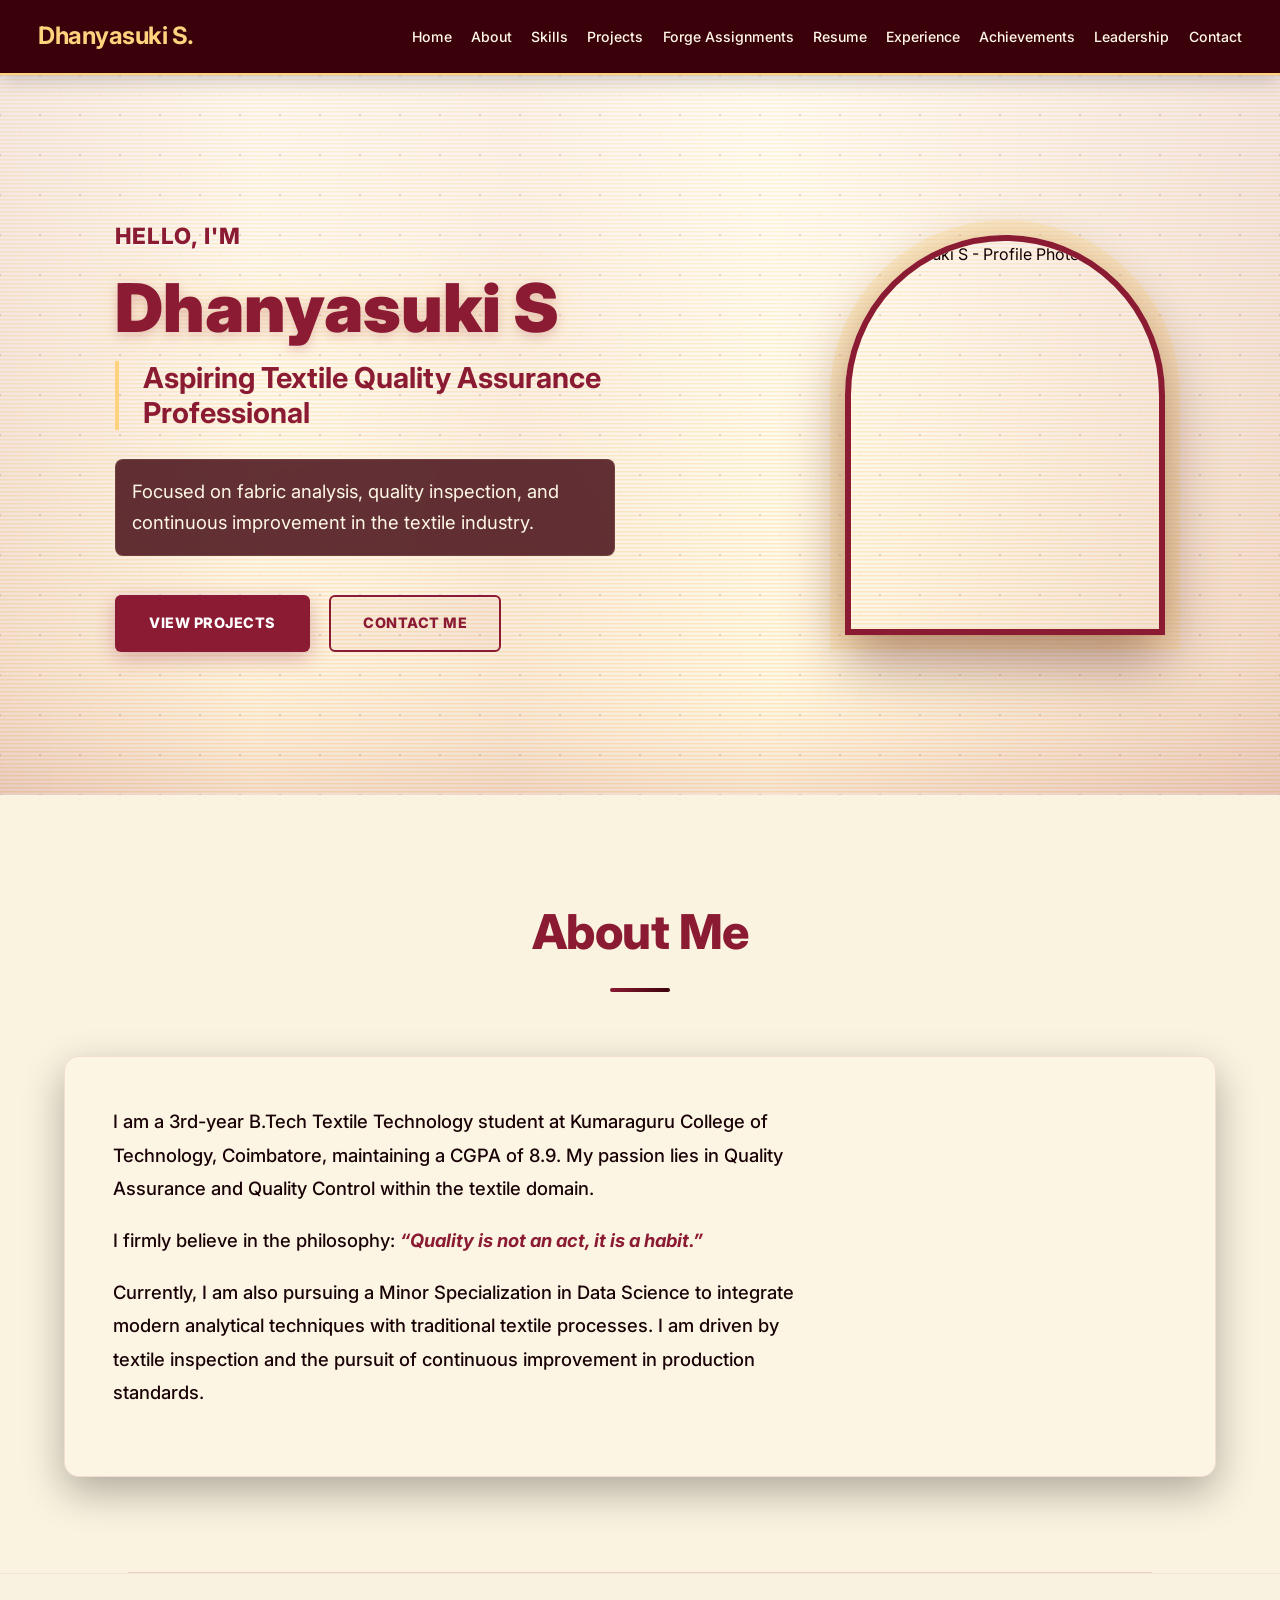
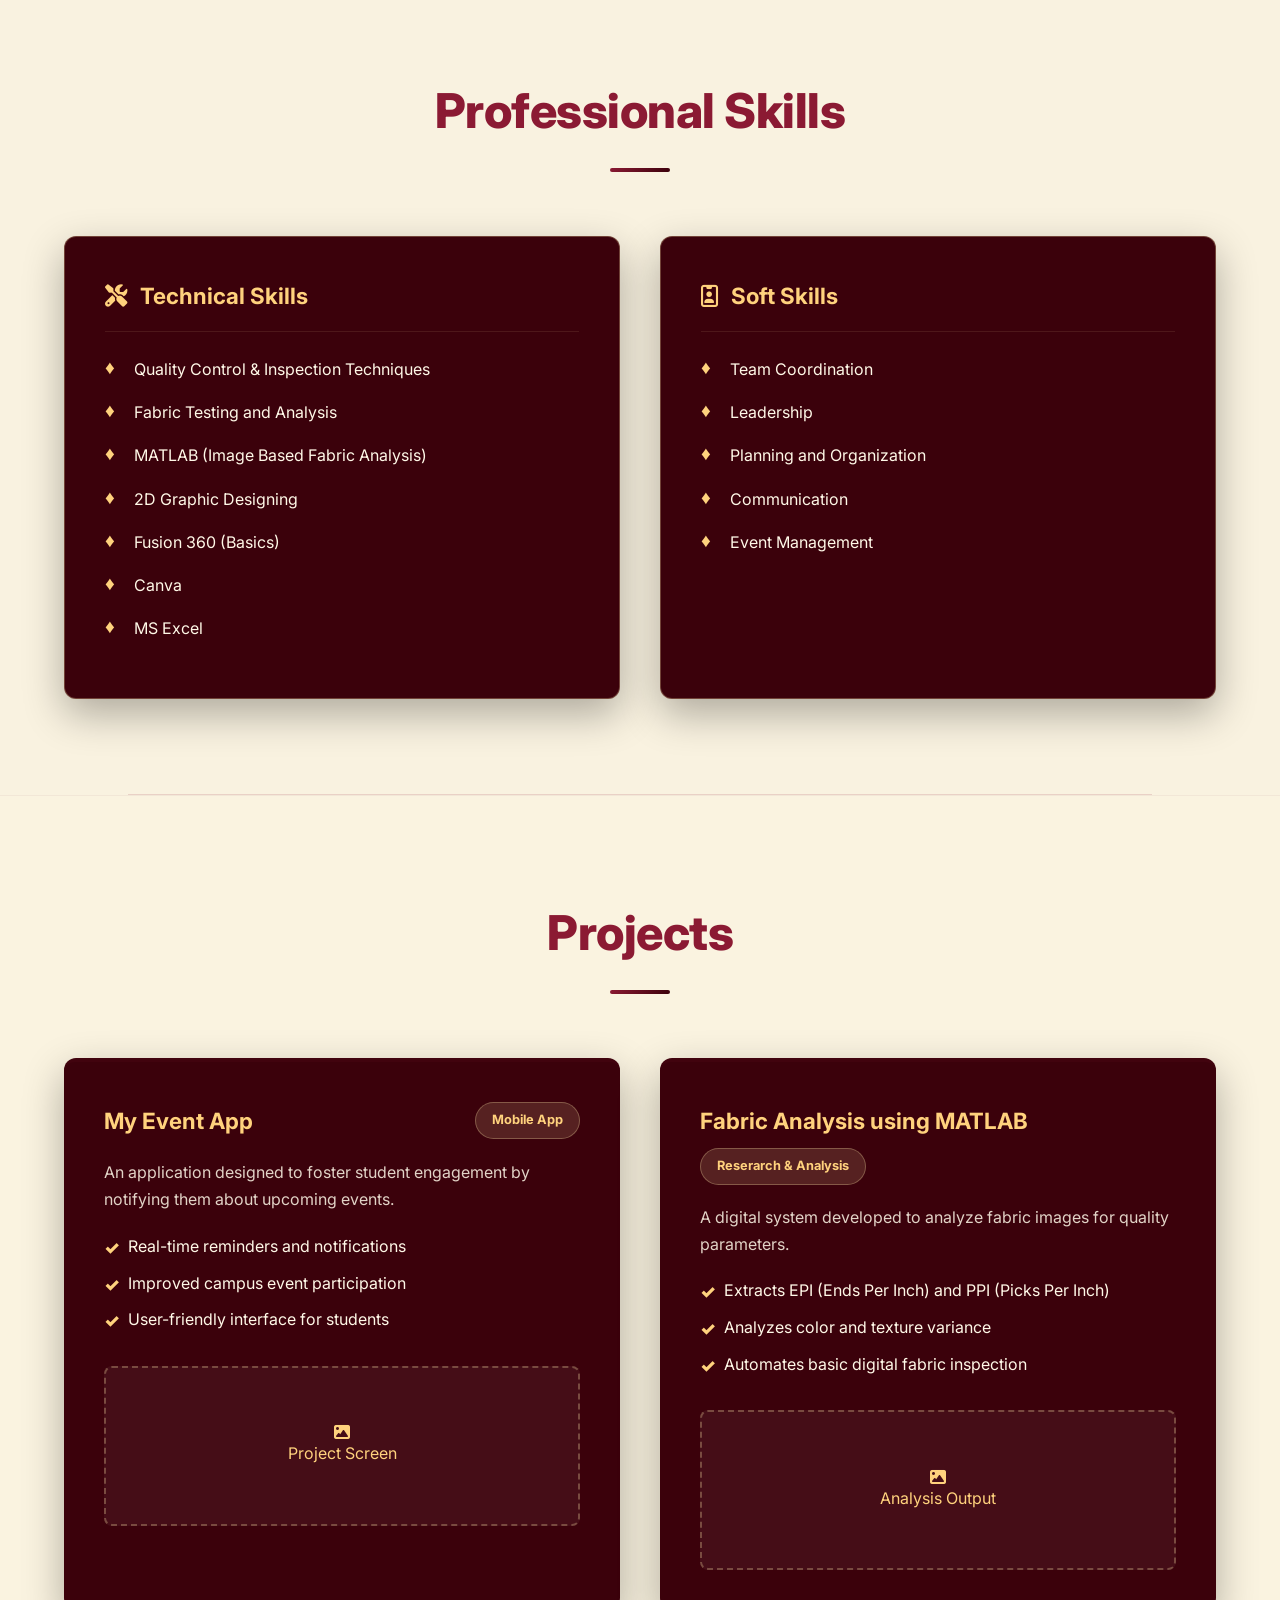
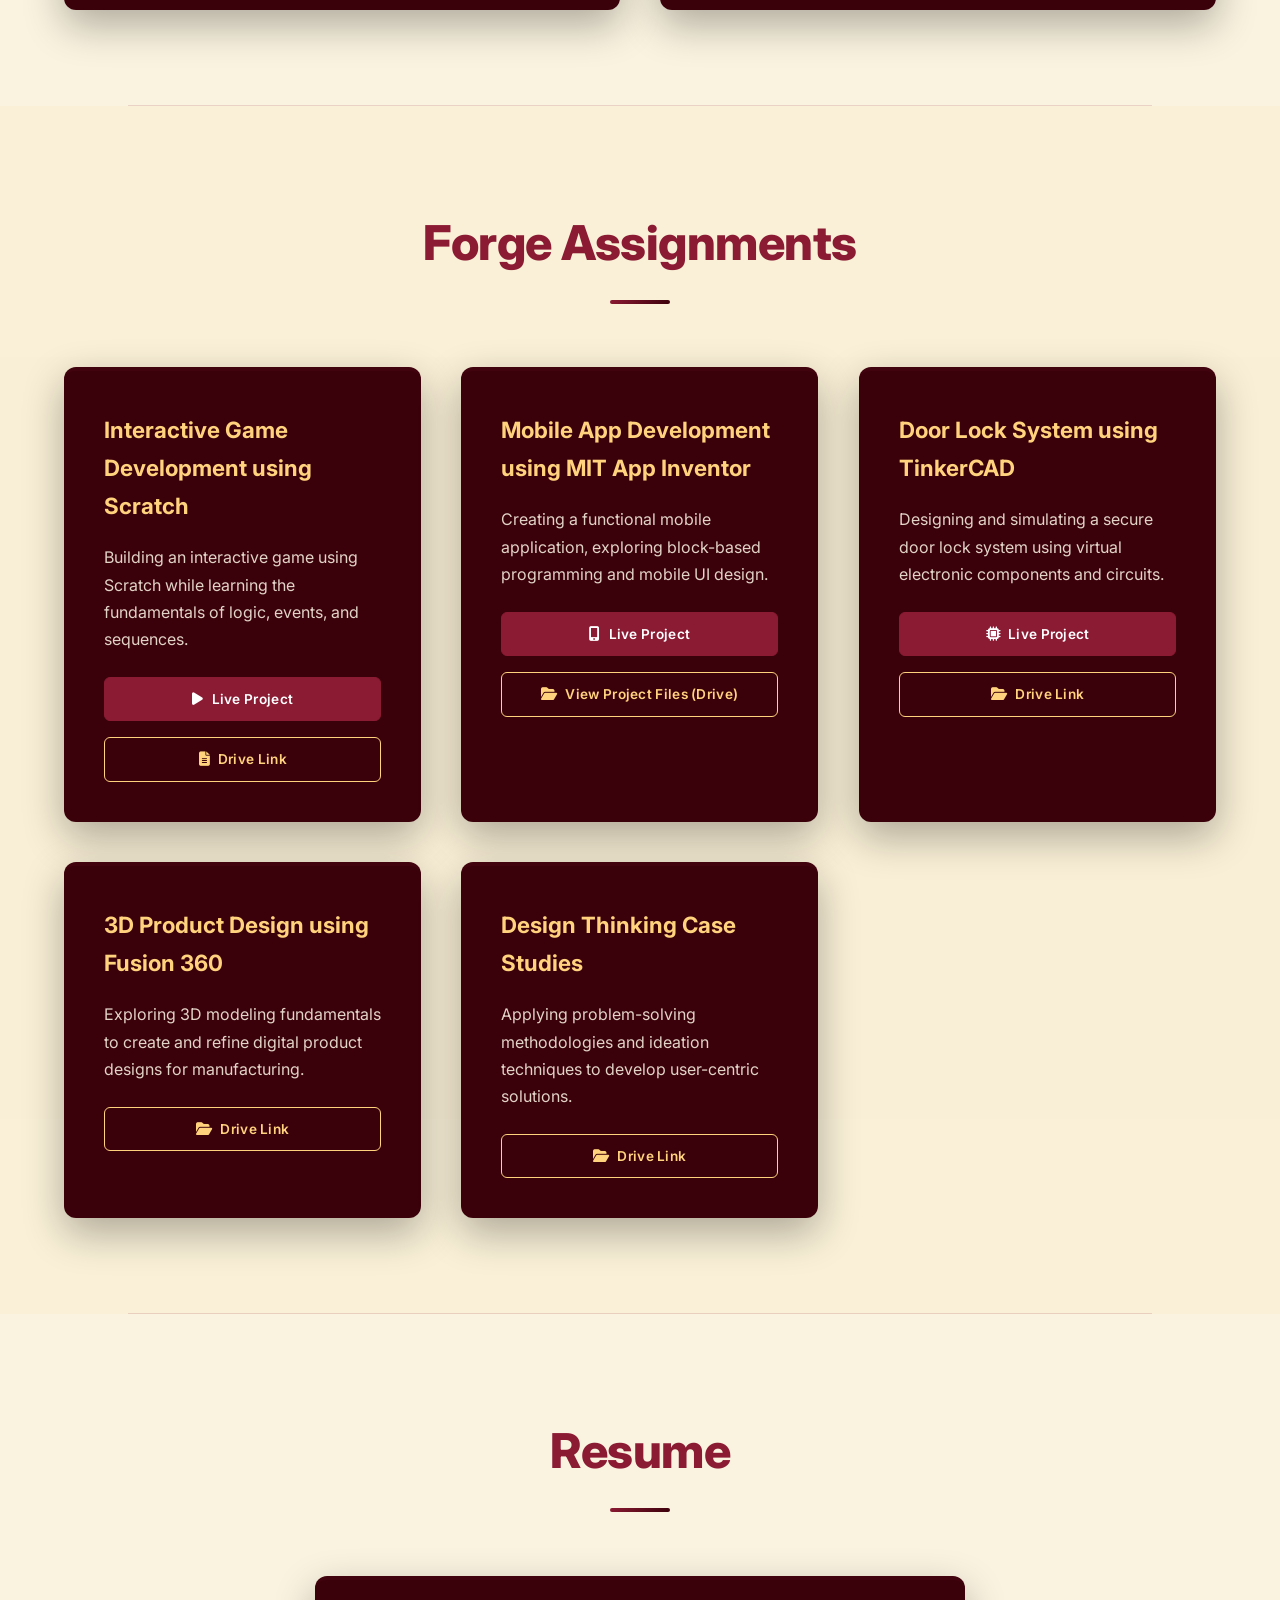
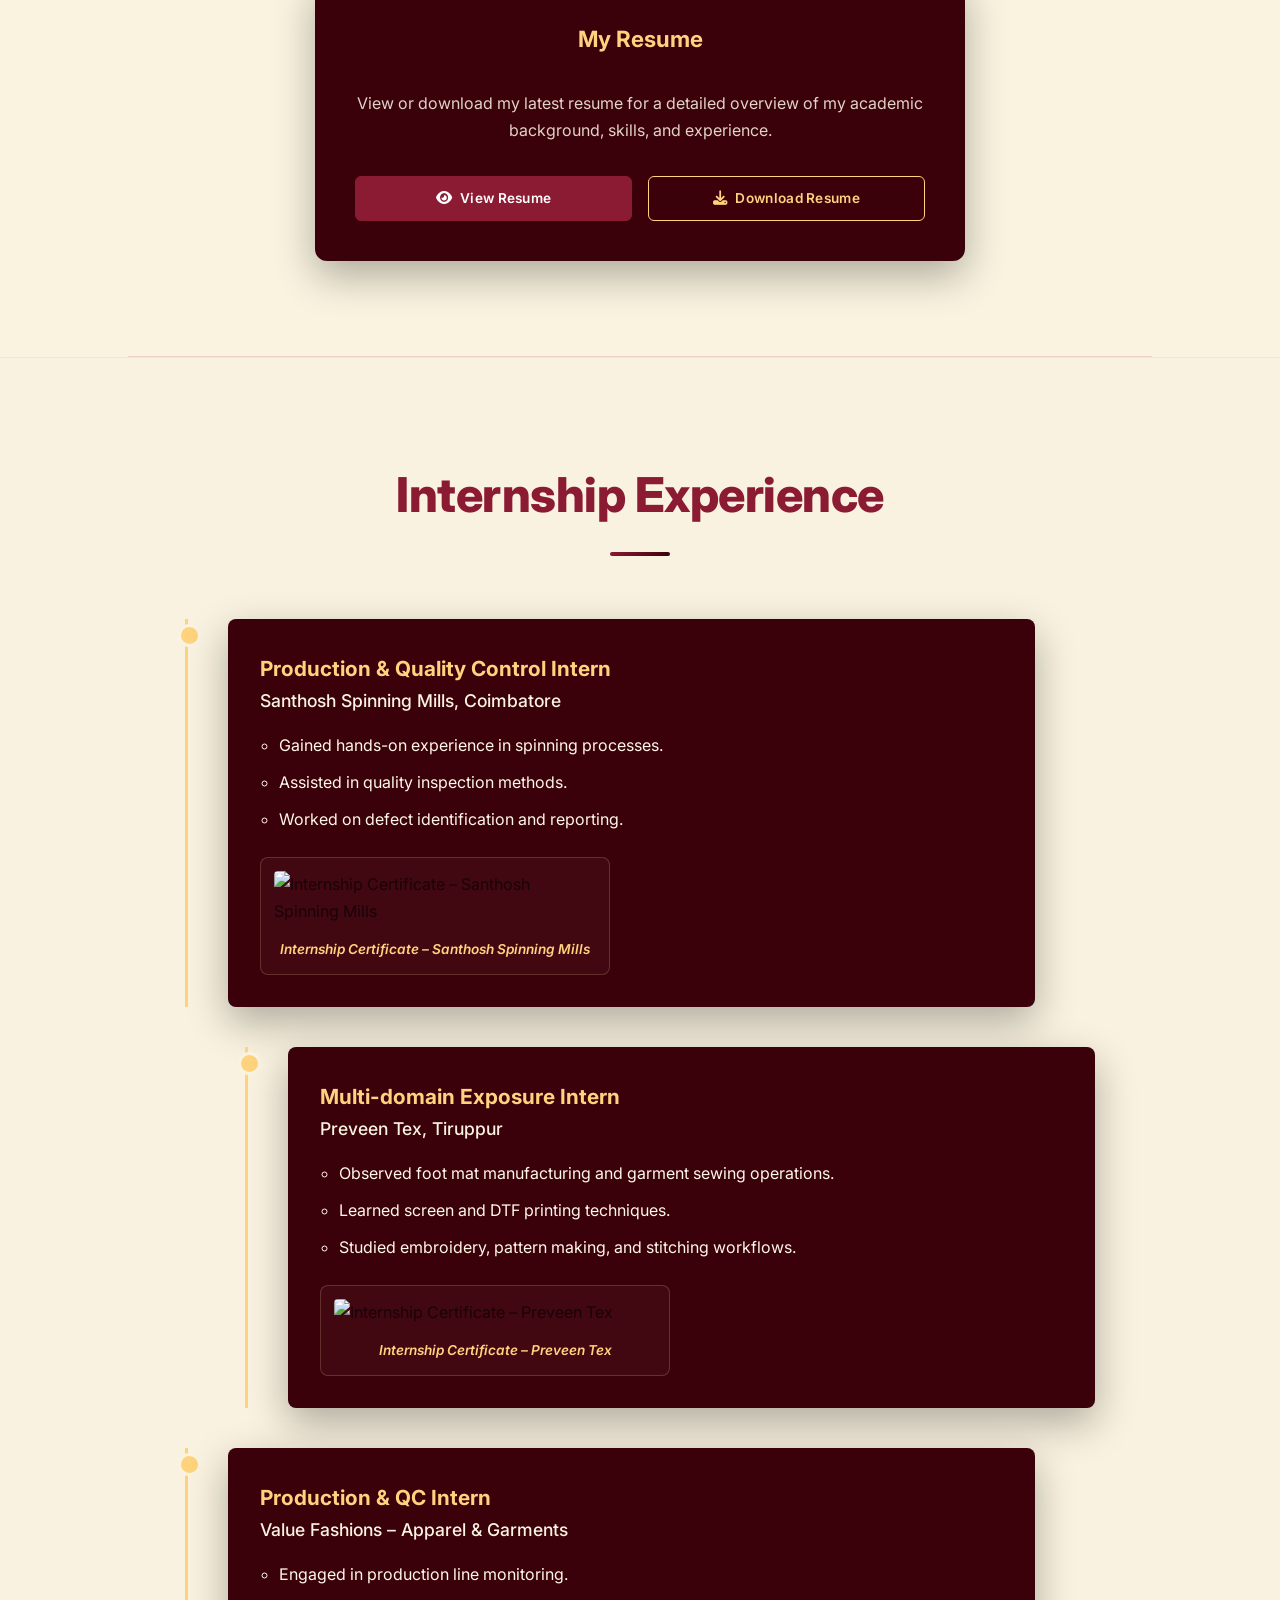
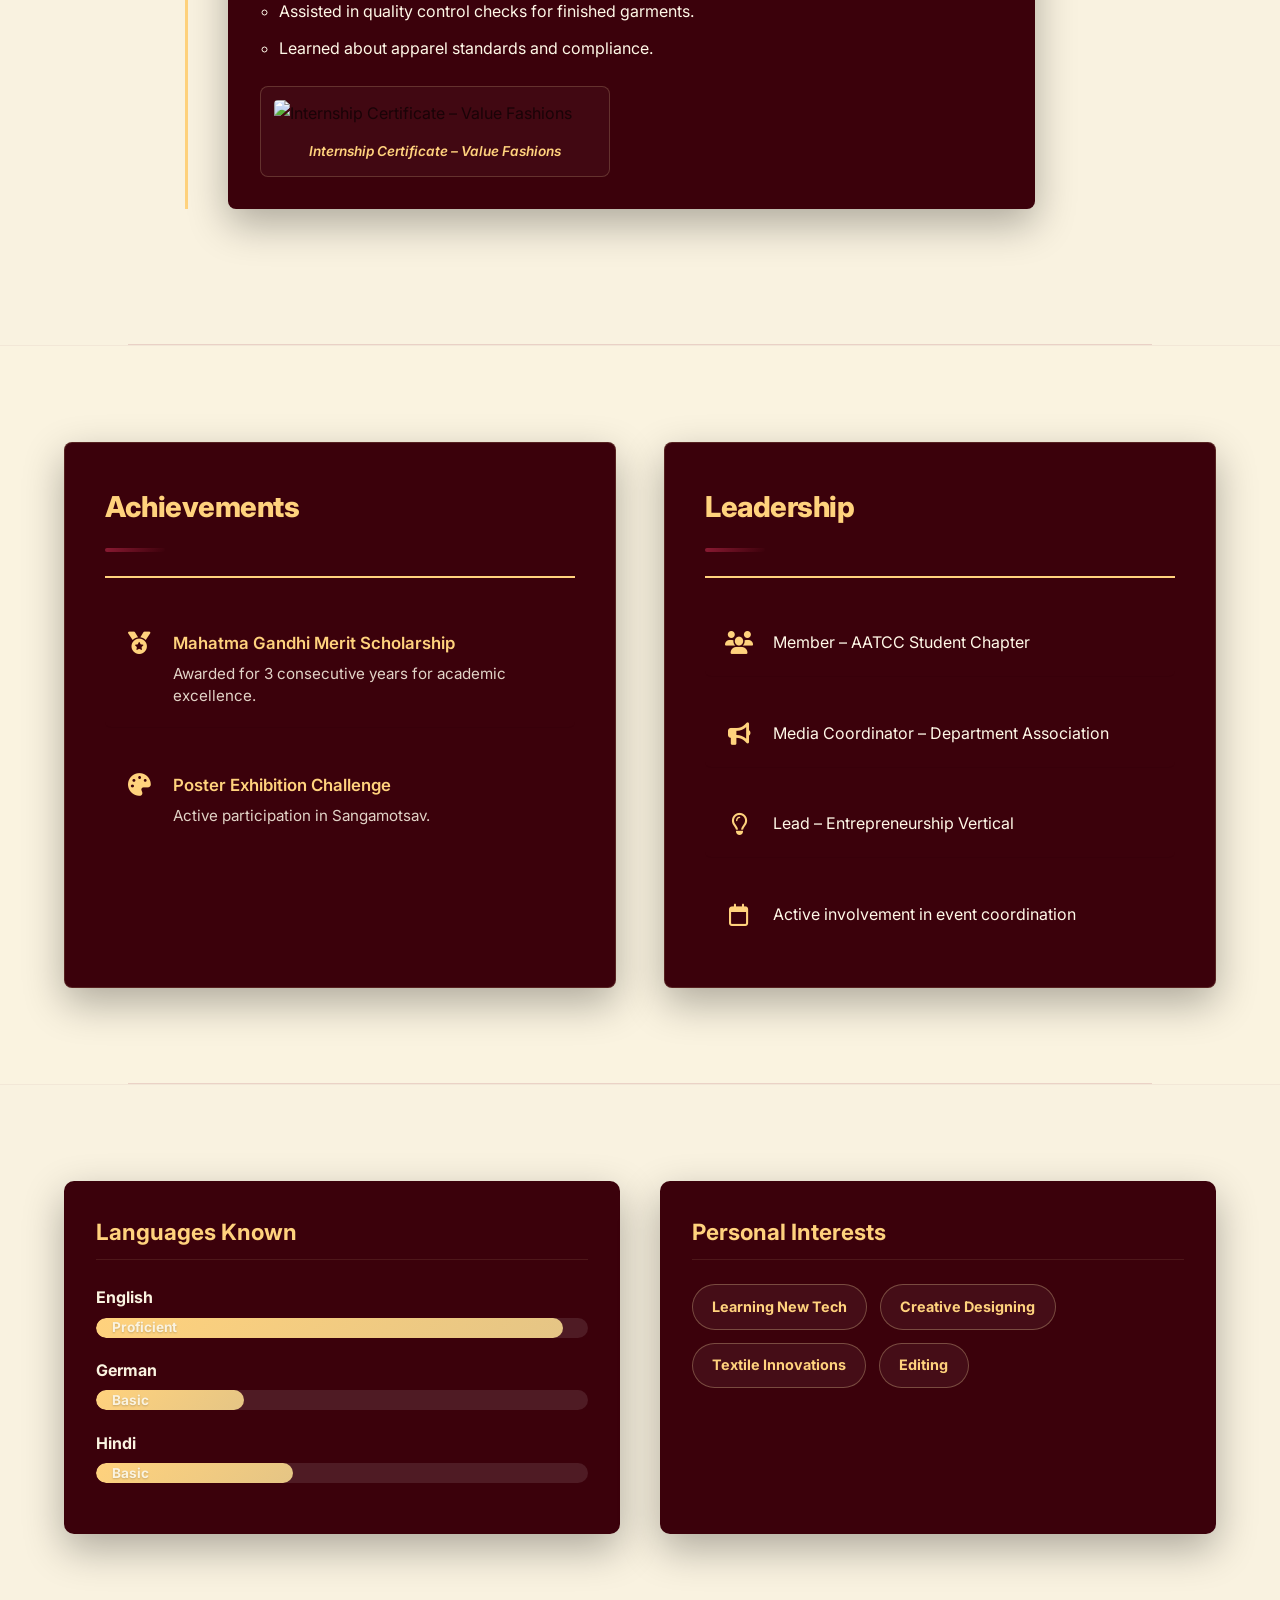
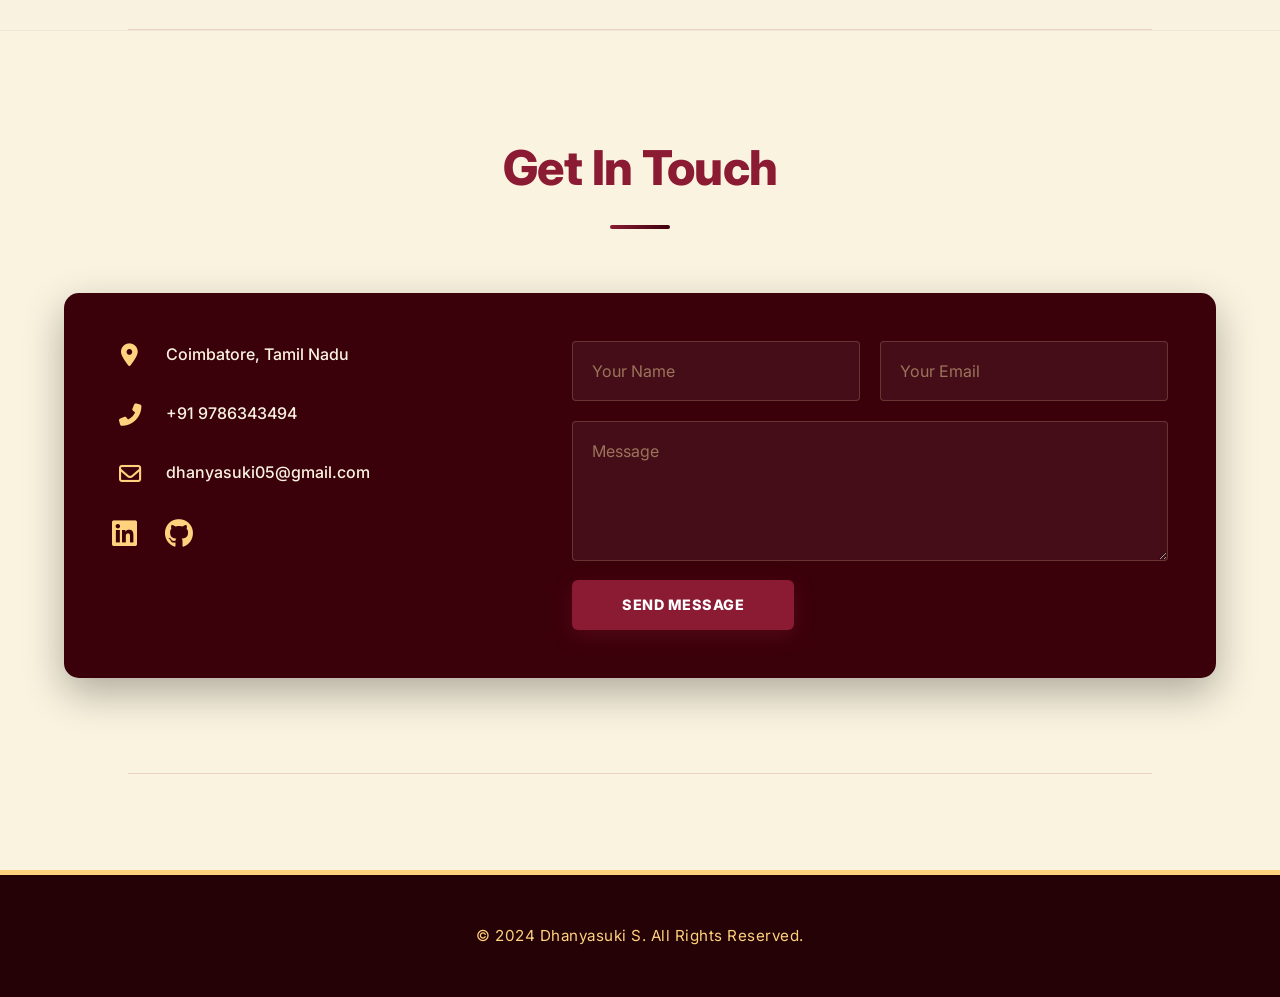
==== index.html @ d3f3fda1 "Add files via upload" ====
<!DOCTYPE html>
<html lang="en">

<head>
    <meta charset="UTF-8">
    <meta name="viewport" content="width=device-width, initial-scale=1.0">
    <title>Dhanyasuki S | Aspiring Textile Quality Assurance Professional</title>
    <link rel="stylesheet" href="style.css">
    <link rel="preconnect" href="https://fonts.googleapis.com">
    <link rel="preconnect" href="https://fonts.gstatic.com" crossorigin>
    <link href="https://fonts.googleapis.com/css2?family=Inter:wght@300;400;500;600;700&display=swap" rel="stylesheet">
    <link rel="stylesheet" href="https://cdnjs.cloudflare.com/ajax/libs/font-awesome/6.4.0/css/all.min.css">
</head>

<body>
    <header>
        <nav class="navbar">
            <div class="logo">Dhanyasuki S.</div>
            <ul class="nav-links">
                <li><a href="#home">Home</a></li>
                <li><a href="#about">About</a></li>
                <li><a href="#skills">Skills</a></li>
                <li><a href="#projects">Projects</a></li>
                <li><a href="#forge">Forge Assignments</a></li>
                <li><a href="#resume">Resume</a></li>
                <li><a href="#experience">Experience</a></li>
                <li><a href="#achievements">Achievements</a></li>
                <li><a href="#leadership">Leadership</a></li>
                <li><a href="#contact">Contact</a></li>
            </ul>
            <div class="hamburger">
                <i class="fas fa-bars"></i>
            </div>
        </nav>
    </header>

    <main>
        <!-- Home Section -->
        <section id="home" class="hero">
            <div class="hero-content">
                <span class="subtitle">Hello, I'm</span>
                <h1 class="reveal">Dhanyasuki S</h1>
                <h2 class="role reveal">Aspiring Textile Quality Assurance Professional</h2>
                <p class="summary reveal">Focused on fabric analysis, quality inspection, and continuous improvement in
                    the
                    textile industry.</p>
                <div class="cta-buttons reveal-stagger">
                    <a href="#projects" class="btn primary reveal">View Projects</a>
                    <a href="#contact" class="btn secondary reveal">Contact Me</a>
                </div>
            </div>
            <div class="hero-visual">
                <!-- Profile Photo -->
                <div class="hero-image-container hero-profile-reveal">
                    <img src="images/profile.jpg" alt="Dhanyasuki S - Profile Photo" class="hero-profile-img">
                </div>
            </div>
        </section>

        <!-- About Section -->
        <section id="about" class="section">
            <div class="container">
                <h2 class="section-title">About Me</h2>
                <div class="about-content">
                    <div class="about-text">
                        <p>I am a 3rd-year B.Tech Textile Technology student at Kumaraguru College of Technology,
                            Coimbatore, maintaining a CGPA of 8.9. My passion lies in Quality Assurance and Quality
                            Control within the textile domain.</p>
                        <p>I firmly believe in the philosophy: <em>“Quality is not an act, it is a habit.”</em></p>
                        <p>Currently, I am also pursuing a Minor Specialization in Data Science to integrate modern
                            analytical techniques with traditional textile processes. I am driven by textile inspection
                            and the pursuit of continuous improvement in production standards.</p>
                    </div>
                </div>
            </div>
        </section>

        <!-- Skills Section -->
        <section id="skills" class="section bg-light">
            <div class="container">
                <h2 class="section-title reveal">Professional Skills</h2>

                <div class="skills-grid reveal-stagger">
                    <div class="skill-category reveal">
                        <h3><i class="fas fa-tools"></i> Technical Skills</h3>
                        <ul class="skill-list">
                            <li>Quality Control & Inspection Techniques</li>
                            <li>Fabric Testing and Analysis</li>
                            <li>MATLAB (Image Based Fabric Analysis)</li>
                            <li>2D Graphic Designing</li>
                            <li>Fusion 360 (Basics)</li>
                            <li>Canva</li>
                            <li>MS Excel</li>
                        </ul>
                    </div>

                    <div class="skill-category reveal">
                        <h3><i class="far fa-id-badge"></i> Soft Skills</h3>
                        <ul class="skill-list">
                            <li>Team Coordination</li>
                            <li>Leadership</li>
                            <li>Planning and Organization</li>
                            <li>Communication</li>
                            <li>Event Management</li>
                        </ul>
                    </div>
                </div>
            </div>
        </section>

        <!-- Projects Section -->
        <section id="projects" class="section">
            <div class="container">
                <h2 class="section-title reveal">Projects</h2>
                <div class="projects-grid reveal-stagger">
                    <div class="project-card reveal">
                        <div class="project-header">
                            <h3>My Event App</h3>
                            <span class="tag">Mobile App</span>
                        </div>
                        <p>An application designed to foster student engagement by notifying them about upcoming events.
                        </p>
                        <ul>
                            <li>Real-time reminders and notifications</li>
                            <li>Improved campus event participation</li>
                            <li>User-friendly interface for students</li>
                        </ul>
                        <div class="project-image-upload-placeholder">
                            <i class="fas fa-image"></i> Project Screen
                        </div>
                    </div>

                    <div class="project-card reveal">
                        <div class="project-header">
                            <h3>Fabric Analysis using MATLAB</h3>
                            <span class="tag">Reserarch & Analysis</span>
                        </div>
                        <p>A digital system developed to analyze fabric images for quality parameters.</p>
                        <ul>
                            <li>Extracts EPI (Ends Per Inch) and PPI (Picks Per Inch)</li>
                            <li>Analyzes color and texture variance</li>
                            <li>Automates basic digital fabric inspection</li>
                        </ul>
                        <div class="project-image-upload-placeholder">
                            <i class="fas fa-image"></i> Analysis Output
                        </div>
                    </div>
                </div>
            </div>
        </section>

        <!-- Forge Assignments Section -->
        <section id="forge" class="section">
            <div class="container">
                <h2 class="section-title reveal">Forge Assignments</h2>
                <div class="projects-grid reveal-stagger">
                    <!-- Assignment: Scratch Game -->
                    <div class="project-card reveal">
                        <div class="project-header">
                            <h3>Interactive Game Development using Scratch</h3>
                        </div>
                        <p>Building an interactive game using Scratch while learning the fundamentals of logic, events,
                            and sequences.</p>
                        <div class="assignment-actions">
                            <a href="https://scratch.mit.edu/projects/1279240125" target="_blank"
                                class="action-btn primary">
                                <i class="fas fa-play"></i> Live Project
                            </a>
                            <a href="https://drive.google.com/file/d/1RutmXbnNkOJ6O2SHWoxS1X8QgrJupsSQ/view"
                                target="_blank" class="action-btn secondary">
                                <i class="fas fa-file-alt"></i> Drive Link
                            </a>
                        </div>
                    </div>

                    <!-- Assignment: Mobile App -->
                    <div class="project-card reveal">
                        <div class="project-header">
                            <h3>Mobile App Development using MIT App Inventor</h3>
                        </div>
                        <p>Creating a functional mobile application, exploring block-based programming and mobile UI
                            design.</p>
                        <div class="assignment-actions">
                            <a href="https://ai2a.appinventor.mit.edu/#2286464" target="_blank"
                                class="action-btn primary">
                                <i class="fas fa-mobile-alt"></i> Live Project
                            </a>
                            <a href="https://drive.google.com/drive/folders/1DeJxWA2pDABMGPfdkSzqXqdHMe6_2Cx4"
                                target="_blank" class="action-btn secondary">
                                <i class="fas fa-folder-open"></i> View Project Files (Drive)
                            </a>
                        </div>
                    </div>

                    <!-- Assignment: Door Lock System -->
                    <div class="project-card reveal">
                        <div class="project-header">
                            <h3>Door Lock System using TinkerCAD</h3>
                        </div>
                        <p>Designing and simulating a secure door lock system using virtual electronic components and
                            circuits.</p>
                        <div class="assignment-actions">
                            <a href="https://www.tinkercad.com/things/g8OfoCmvHw3-door-lock-system" target="_blank"
                                class="action-btn primary">
                                <i class="fas fa-microchip"></i> Live Project
                            </a>
                            <a href="https://drive.google.com/drive/folders/1GRFtdvR21tZ20nTBbtsIF8xQAtVOBIQw"
                                target="_blank" class="action-btn secondary">
                                <i class="fas fa-folder-open"></i> Drive Link
                            </a>
                        </div>
                    </div>

                    <!-- Assignment: 3D Product Design -->
                    <div class="project-card reveal">
                        <div class="project-header">
                            <h3>3D Product Design using Fusion 360</h3>
                        </div>
                        <p>Exploring 3D modeling fundamentals to create and refine digital product designs for
                            manufacturing.</p>
                        <div class="assignment-actions">
                            <a href="https://drive.google.com/drive/folders/1HGmWKWu0qVml7wuj5H6Pzz9ix1sNCKiZ"
                                target="_blank" class="action-btn secondary">
                                <i class="fas fa-folder-open"></i> Drive Link
                            </a>
                        </div>
                    </div>

                    <!-- Assignment: Design Thinking -->
                    <div class="project-card reveal">
                        <div class="project-header">
                            <h3>Design Thinking Case Studies</h3>
                        </div>
                        <p>Applying problem-solving methodologies and ideation techniques to develop user-centric
                            solutions.</p>
                        <div class="assignment-actions">
                            <a href="https://drive.google.com/drive/folders/1-b7U8x93rlSZsiwBsWaf2AKbPBR2nSMH"
                                target="_blank" class="action-btn secondary">
                                <i class="fas fa-folder-open"></i> Drive Link
                            </a>
                        </div>
                    </div>
                </div>
            </div>
        </section>

        <!-- Resume Section -->
        <section id="resume" class="section">
            <div class="container">
                <h2 class="section-title reveal">Resume</h2>
                <div class="projects-grid centered-item reveal">
                    <div class="project-card">
                        <div class="project-header centered-header">
                            <h3>My Resume</h3>
                        </div>
                        <p style="text-align: center; margin-bottom: 2rem;">View or download my latest resume for a
                            detailed overview of my academic background, skills, and experience.</p>
                        <div class="assignment-actions" style="justify-content: center;">
                            <a href="https://www.canva.com/design/DAHBBk_A4dU/_qyMPGDx9t3_qrC1s2DBXg/edit?utm_content=DAHBBk_A4dU&utm_campaign=designshare&utm_medium=link2&utm_source=sharebutton"
                                target="_blank" class="action-btn primary">
                                <i class="fas fa-eye"></i> View Resume
                            </a>
                            <a href="https://www.canva.com/design/DAHBBk_A4dU/_qyMPGDx9t3_qrC1s2DBXg/edit?utm_content=DAHBBk_A4dU&utm_campaign=designshare&utm_medium=link2&utm_source=sharebutton"
                                target="_blank" class="action-btn secondary">
                                <i class="fas fa-download"></i> Download Resume
                            </a>
                        </div>
                    </div>
                </div>
            </div>
        </section>

        <!-- Experience Section -->
        <section id="experience" class="section bg-light">
            <div class="container">
                <h2 class="section-title reveal">Internship Experience</h2>
                <div class="timeline reveal-stagger">
                    <div class="timeline-item reveal">
                        <div class="timeline-content">
                            <h3>Production & Quality Control Intern</h3>
                            <h4>Santhosh Spinning Mills, Coimbatore</h4>
                            <ul>
                                <li>Gained hands-on experience in spinning processes.</li>
                                <li>Assisted in quality inspection methods.</li>
                                <li>Worked on defect identification and reporting.</li>
                            </ul>
                            <div class="certificate-container">
                                <div class="certificate-card">
                                    <img src="images/santhoshspinning.jpg"
                                        alt="Internship Certificate – Santhosh Spinning Mills" class="cert-img">
                                    <div class="cert-caption">Internship Certificate – Santhosh Spinning Mills</div>
                                </div>
                            </div>
                        </div>
                    </div>

                    <div class="timeline-item reveal">
                        <div class="timeline-content">
                            <h3>Multi-domain Exposure Intern</h3>
                            <h4>Preveen Tex, Tiruppur</h4>
                            <ul>
                                <li>Observed foot mat manufacturing and garment sewing operations.</li>
                                <li>Learned screen and DTF printing techniques.</li>
                                <li>Studied embroidery, pattern making, and stitching workflows.</li>
                            </ul>
                            <div class="certificate-container">
                                <div class="certificate-card">
                                    <img src="images/praveentex.jpg" alt="Internship Certificate – Preveen Tex"
                                        class="cert-img">
                                    <div class="cert-caption">Internship Certificate – Preveen Tex</div>
                                </div>
                            </div>
                        </div>
                    </div>

                    <div class="timeline-item reveal">
                        <div class="timeline-content">
                            <h3>Production & QC Intern</h3>
                            <h4>Value Fashions – Apparel & Garments</h4>
                            <ul>
                                <li>Engaged in production line monitoring.</li>
                                <li>Assisted in quality control checks for finished garments.</li>
                                <li>Learned about apparel standards and compliance.</li>
                            </ul>
                            <div class="certificate-container">
                                <div class="certificate-card">
                                    <img src="images/valuefashions.jpg" alt="Internship Certificate – Value Fashions"
                                        class="cert-img">
                                    <div class="cert-caption">Internship Certificate – Value Fashions</div>
                                </div>
                            </div>
                        </div>
                    </div>
                </div>
            </div>
        </section>

        <!-- Achievements & Leadership -->
        <section id="achievements" class="section">
            <div class="container">
                <div class="achievements-leadership-grid">
                    <div class="achievements reveal">
                        <h2 class="section-title left-align">Achievements</h2>
                        <ul class="icon-list">
                            <li>
                                <i class="fas fa-medal"></i>
                                <div>
                                    <strong>Mahatma Gandhi Merit Scholarship</strong>
                                    <p>Awarded for 3 consecutive years for academic excellence.</p>
                                </div>
                            </li>
                            <li>
                                <i class="fas fa-palette"></i>
                                <div>
                                    <strong>Poster Exhibition Challenge</strong>
                                    <p>Active participation in Sangamotsav.</p>
                                </div>
                            </li>
                        </ul>
                    </div>

                    <div class="leadership reveal">
                        <h2 class="section-title left-align">Leadership</h2>
                        <ul class="icon-list">
                            <li><i class="fas fa-users"></i> Member – AATCC Student Chapter</li>
                            <li><i class="fas fa-bullhorn"></i> Media Coordinator – Department Association</li>
                            <li><i class="far fa-lightbulb"></i> Lead – Entrepreneurship Vertical</li>
                            <li><i class="far fa-calendar"></i> Active involvement in event coordination</li>
                        </ul>
                    </div>
                </div>
            </div>
        </section>

        <!-- Languages & Interests -->
        <section id="extras" class="section bg-light">
            <div class="container">
                <div class="extras-grid reveal-stagger">
                    <div class="languages reveal">
                        <h3 class="subsection-title">Languages Known</h3>
                        <div class="language-bar">
                            <span>English</span>
                            <div class="progress">
                                <div class="bar" style="width: 95%">Proficient</div>
                            </div>
                        </div>
                        <div class="language-bar">
                            <span>German</span>
                            <div class="progress">
                                <div class="bar" style="width: 30%">Basic</div>
                            </div>
                        </div>
                        <div class="language-bar">
                            <span>Hindi</span>
                            <div class="progress">
                                <div class="bar" style="width: 40%">Basic</div>
                            </div>
                        </div>
                    </div>

                    <div class="interests reveal">
                        <h3 class="subsection-title">Personal Interests</h3>
                        <div class="tags">
                            <span class="tag">Learning New Tech</span>
                            <span class="tag">Creative Designing</span>
                            <span class="tag">Textile Innovations</span>
                            <span class="tag">Editing</span>
                        </div>
                    </div>
                </div>
            </div>
        </section>

        <!-- Contact Section -->
        <section id="contact" class="section">
            <div class="container">
                <h2 class="section-title reveal">Get In Touch</h2>
                <div class="contact-wrapper reveal">
                    <div class="contact-info reveal-stagger">
                        <div class="info-item">
                            <i class="fas fa-map-marker-alt"></i>
                            <p>Coimbatore, Tamil Nadu</p>
                        </div>
                        <div class="info-item">
                            <i class="fas fa-phone-alt"></i>
                            <p>+91 9786343494</p>
                        </div>
                        <div class="info-item">
                            <i class="far fa-envelope"></i>
                            <p><a href="mailto:dhanyasuki05@gmail.com">dhanyasuki05@gmail.com</a></p>
                        </div>
                        <div class="social-links">
                            <a href="https://www.linkedin.com/in/dhanyasuki-s-354446290" target="_blank"><i
                                    class="fab fa-linkedin"></i></a>
                            <a href="https://github.com/dhanya0518" target="_blank"><i class="fab fa-github"></i></a>
                        </div>
                    </div>
                    <form class="contact-form reveal">
                        <input type="text" placeholder="Your Name" required>
                        <input type="email" placeholder="Your Email" required>
                        <textarea placeholder="Message" rows="5" required></textarea>
                        <button type="submit" class="btn primary">Send Message</button>
                    </form>
                </div>
            </div>
        </section>
    </main>

    <footer>
        <div class="container">
            <p>&copy; 2024 Dhanyasuki S. All Rights Reserved.</p>
        </div>
    </footer>

    <script src="script.js"></script>
</body>

</html>
---- style.css ----
/* Global Styles */
:root {
    /* Brand Palette - Intensified */
    --champagne-beige: #FAF3E0;
    /* Fresher, brighter base */
    --sand-gold: #FFD27D;
    /* More vibrant gold */
    --burgundy: #8B1A33;
    /* Richer burgundy */
    --dark-maroon: #6D0D1D;
    --deep-wine: #3B010B;

    /* NEW: Deep Wine Card Theme Override */
    --bg-card: var(--deep-wine);
    /* Replacing White with Deep Wine */
    --bg-body: var(--champagne-beige);
    /* Keep body light for contrast */
    --bg-alt: rgba(139, 26, 51, 0.05);
    /* Subtle texture */

    /* Functional Mappings */
    --primary: var(--burgundy);
    --primary-dark: var(--dark-maroon);
    /* Page Headings (on Light) */
    --accent: var(--sand-gold);

    /* Text Colors - Increased Contrast */
    --text-page: #1A0307;
    /* Deeper dark */
    /* Light text for Wine Cards */
    --text-card-main: #FFF8E7;
    /* Creamier white */
    --text-card-head: var(--sand-gold);
    /* Gold headings for Wine Cards */
    --text-card-sub: rgba(255, 248, 231, 0.85);
    /* Muted cream */

    --transition: all 0.3s cubic-bezier(0.4, 0, 0.2, 1);
    --transition-slow: all 0.5s cubic-bezier(0.4, 0, 0.2, 1);
    --shadow: 0 15px 40px rgba(0, 0, 0, 0.3);
    /* Deeper shadows */
    --shadow-hover: 0 20px 50px rgba(0, 0, 0, 0.45);

    --gradient-primary: linear-gradient(135deg, var(--burgundy) 0%, var(--deep-wine) 100%);
    --gradient-gold: linear-gradient(135deg, #FFD27D 0%, #E5C585 100%);
    --gradient-hero: linear-gradient(180deg, rgba(250, 243, 224, 0) 0%, rgba(242, 217, 160, 0.2) 100%);
}

* {
    margin: 0;
    padding: 0;
    box-sizing: border-box;
    font-family: 'Inter', sans-serif;
}

body {
    line-height: 1.7;
    color: var(--text-page);
    background-color: var(--bg-body);
}

a {
    text-decoration: none;
    color: inherit;
    transition: var(--transition);
}

img {
    transition: var(--transition-slow);
}

ul {
    list-style: none;
}

/* Header & Navigation */
header {
    background: var(--bg-card);
    /* Deep Wine */
    box-shadow: 0 4px 20px rgba(0, 0, 0, 0.2);
    position: sticky;
    top: 0;
    z-index: 1000;
    border-bottom: 2px solid var(--sand-gold);
}

.navbar {
    display: flex;
    justify-content: space-between;
    align-items: center;
    padding: 1rem 3%;
    max-width: 1400px;
    margin: 0 auto;
}

.logo {
    font-size: 1.5rem;
    font-weight: 700;
    color: var(--sand-gold);
    /* Gold logo on Wine */
    letter-spacing: -0.5px;
    white-space: nowrap;
}

.nav-links {
    display: flex;
    gap: 1.2rem;
    align-items: center;
}

.nav-links a {
    font-size: 0.88rem;
    font-weight: 500;
    color: var(--text-card-main);
    /* Light text on Wine */
    position: relative;
    padding-bottom: 5px;
    white-space: nowrap;
}

.nav-links a::after {
    content: '';
    position: absolute;
    width: 100%;
    height: 2px;
    bottom: 0;
    left: 0;
    background-color: var(--sand-gold);
    transition: transform 0.3s cubic-bezier(0.4, 0, 0.2, 1);
    transform: scaleX(0);
    transform-origin: right;
}

.nav-links a:hover {
    color: var(--sand-gold);
}

.nav-links a:hover::after {
    transform: scaleX(1);
    transform-origin: left;
}

.hamburger {
    display: none;
    font-size: 1.5rem;
    color: var(--sand-gold);
    cursor: pointer;
    transition: var(--transition);
}

.hamburger.active {
    transform: rotate(90deg);
}

/* Hero Section - Traditional Ikat-Inspired Gradient Pattern */
.hero {
    display: flex;
    align-items: center;
    justify-content: center;
    gap: 5rem;
    /* Brining content and image closer */
    padding: 3.5rem 5%;
    /* Reduced padding */

    /* Base: Brighter, Warmer Champagne Beige */
    background-color: #FFFDF7;
    /* Fresh, vibrant base */

    /* Ikat-style jagged pattern with a warmer gradient overlay */
    background-image:
        /* Warm Overlay for depth and vibrance */
        linear-gradient(180deg, rgba(255, 253, 247, 0.4) 0%, rgba(255, 210, 125, 0.15) 100%),

        /* Soft vignettes for depth */
        radial-gradient(circle at 50% 50%, transparent 40%, rgba(139, 26, 51, 0.08) 100%),

        /* Vertical Ikat Blur lines - slightly more intense */
        linear-gradient(90deg,
            rgba(139, 26, 51, 0.07) 0%,
            transparent 10%,
            rgba(139, 26, 51, 0.07) 20%,
            transparent 30%,
            rgba(139, 26, 51, 0.1) 50%,
            transparent 70%,
            rgba(139, 26, 51, 0.07) 90%),

        /* Horizontal Weave Texture */
        repeating-linear-gradient(0deg, transparent, transparent 2px, rgba(255, 210, 125, 0.4) 3px, rgba(255, 210, 125, 0.4) 4px);

    background-size: 100% 100%, 100% 100%, 200% 100%, 100% 8px;
    /* Stretch the Ikat pattern horizontally */
    min-height: 80vh;
    /* Slightly more height for airiness */
    position: relative;
    overflow: hidden;
    box-shadow: inset 0 -120px 120px -120px rgba(139, 26, 51, 0.15);
}

/* Subtle Indian Block Print Motif Overlay for Hero */
.hero::before {
    content: '';
    position: absolute;
    top: 0;
    left: 0;
    width: 100%;
    height: 100%;
    /* Abstract Geometric Block Print (Diamond/Buta suggestion) */
    background-image:
        radial-gradient(var(--sand-gold) 1.5px, transparent 1.5px),
        radial-gradient(var(--burgundy) 1px, transparent 1px);
    background-size: 40px 40px;
    /* Spacing for the motif */
    background-position: 0 0, 20px 20px;
    opacity: 0.15;
    /* Keep it very subtle */
    pointer-events: none;
}

.hero-content {
    max-width: 650px;
    z-index: 2;
    position: relative;
    /* optional: add a backdrop filter for better readability if needed, though opacity is low */
}

/* Hero Image Container - Modern Semi-Circle Pop-out */
.hero-image-container {
    position: relative;
    max-width: 320px;
    width: 320px;
    aspect-ratio: 1 / 1.25;
    margin-left: 0;
    z-index: 2;

    /* Modern Semi-circle Frame */
    border-radius: 160px 160px 0 0;
    border: 6px solid var(--burgundy);
    /* Even bolder */
    box-shadow:
        0 25px 60px rgba(59, 1, 11, 0.4),
        0 0 0 15px rgba(255, 210, 125, 0.25),
        /* Stronger Radiant Glow */
        0 0 30px rgba(255, 210, 125, 0.4);
    /* Inner soft glow focus */

    display: flex;
    align-items: flex-end;
    overflow: hidden;

    /* Smooth entry animation */
    animation: zoomInLoad 1.2s cubic-bezier(0.2, 1, 0.3, 1) forwards;
    transition: var(--transition-slow);
}

@keyframes zoomInLoad {
    from {
        opacity: 0;
        transform: scale(0.9) translateY(10px);
    }

    to {
        opacity: 1;
        transform: scale(1) translateY(0);
    }
}

.hero-image-container:hover {
    transform: scale(1.02) translateY(-5px);
    box-shadow: 0 25px 50px rgba(0, 0, 0, 0.4);
}

/* Image styling */
.hero-profile-img {
    width: 100%;
    height: 100%;
    object-fit: cover;
    object-position: top;
    transition: var(--transition-slow);
}

.hero-image-container:hover .hero-profile-img {
    transform: scale(1.08) translateY(-5px);
}

/* Optional floating animation */
@keyframes float {
    0% {
        transform: translateY(0px);
    }

    50% {
        transform: translateY(-10px);
    }

    100% {
        transform: translateY(0px);
    }
}

/* Responsive adjustment for image */
@media (max-width: 900px) {
    .hero-image-container {
        margin: 3rem 0;
        /* Center vertically on mobile/tablet */
        max-width: 300px;
        width: 100%;
    }
}

/* ... existing hero content styles ... */

.hero-content .subtitle {
    font-size: 1.4rem;
    /* Slightly larger */
    color: var(--burgundy);
    font-weight: 800;
    /* Extra bold */
    margin-bottom: 1rem;
    display: block;
    letter-spacing: 1px;
    /* More prominent tracking */
    text-transform: uppercase;
    text-shadow: 1px 1px 0px rgba(255, 255, 255, 0.5);
    /* Subtle lift */
}

.hero-content h1 {
    font-size: 4.2rem;
    /* Larger and more prominent */
    color: var(--primary);
    margin-bottom: 1rem;
    line-height: 1.1;
    font-weight: 900;
    /* Stronger text shadow for maximum punch */
    text-shadow: 0 4px 12px rgba(139, 26, 51, 0.2), 0 0 30px rgba(255, 210, 125, 0.3);
}

.hero-content .role {
    font-size: 1.8rem;
    color: var(--burgundy);
    margin-bottom: 1.8rem;
    font-weight: 700;
    /* Bolder subtitle */
    display: block;
    border-left: 4px solid var(--sand-gold);
    padding-left: 1.5rem;
    /* Style focus to role */
    line-height: 1.2;
}

.hero-content .summary {
    font-size: 1.15rem;
    margin-bottom: 2.5rem;
    color: var(--text-card-main);
    max-width: 500px;
    background: rgba(59, 1, 11, 0.8);
    /* Semi-transparent deep wine backdrop */
    padding: 1rem;
    border-radius: 8px;
    backdrop-filter: blur(4px);
    border: 1px solid rgba(242, 217, 160, 0.1);
}

.cta-buttons {
    display: flex;
    gap: 1.2rem;
}

/* Buttons */
.btn {
    padding: 0.9rem 2rem;
    border-radius: 6px;
    font-weight: 600;
    cursor: pointer;
    border: 2px solid transparent;
    transition: var(--transition);
    text-transform: uppercase;
    font-size: 0.9rem;
    letter-spacing: 0.5px;
}

.btn.primary {
    background: var(--burgundy);
    color: #FFF;
    box-shadow: 0 6px 20px rgba(139, 26, 51, 0.3);
    font-weight: 800;
    transform: perspective(1px) translateZ(0);
    /* Anti-aliasing hack */
}

.btn.primary:hover {
    background: var(--sand-gold);
    color: var(--deep-wine);
    transform: translateY(-5px) scale(1.08);
    /* More active movement */
    box-shadow: 0 12px 30px rgba(255, 210, 125, 0.5);
    /* Stronger gold glow */
}

.btn.secondary {
    border: 2px solid var(--burgundy);
    color: var(--burgundy);
    background: rgba(139, 26, 51, 0.03);
    /* Subtle active feel */
    font-weight: 800;
}

.btn.secondary:hover {
    background: var(--burgundy);
    color: #FFF;
    transform: translateY(-5px) scale(1.08);
    box-shadow: 0 12px 30px rgba(139, 26, 51, 0.4);
}

/* Section Common */
.section {
    padding: 6rem 5%;
    position: relative;
}

/* Clean Minimal Section Divider */
.section::after {
    content: '';
    position: absolute;
    bottom: 0;
    left: 10%;
    /* Center the line slightly */
    width: 80%;
    /* Don't span full width for elegance */
    height: 1px;
    background: var(--burgundy);
    opacity: 0.15;
}

/* Alternating Section Backgrounds - Subtle Texture */
.section:nth-child(even) {
    background-color: var(--champagne-beige);
    /* Base */
}

.section:nth-child(odd) {
    /* Slightly darker/Warmer for contrast */
    background-color: rgba(242, 217, 160, 0.15);
}

/* Highlighted 'bg-light' sections (like Skills/Experience) get the Sand Gold Texture */
.section.bg-light {
    background-color: #F9F2E0;
    /* A light mix of Champagne and Sand Gold */
    /* Curved Pattern - Abstract Paisley Swirls */
    background-image:
        radial-gradient(circle at 100% 50%, transparent 20%, rgba(242, 217, 160, 0.4) 21%, rgba(242, 217, 160, 0.4) 34%, transparent 35%, transparent),
        radial-gradient(circle at 0% 50%, transparent 20%, rgba(242, 217, 160, 0.4) 21%, rgba(242, 217, 160, 0.4) 34%, transparent 35%, transparent);
    background-size: 60px 60px;
    /* Fine texture */
    background-attachment: fixed;
    border-top: 1px solid rgba(117, 22, 45, 0.05);
    border-bottom: 1px solid rgba(117, 22, 45, 0.05);
}

.container {
    max-width: 1200px;
    margin: 0 auto;
    position: relative;
    z-index: 2;
}

.section-title {
    text-align: center;
    font-size: 3rem;
    margin-bottom: 4rem;
    color: var(--burgundy);
    font-weight: 800;
    /* Bolder titles */
    position: relative;
    display: inline-block;
    width: 100%;
    letter-spacing: -0.5px;
}

.section-title::after {
    content: '';
    display: block;
    width: 60px;
    height: 4px;
    background: var(--gradient-primary);
    margin: 1rem auto 0;
    border-radius: 2px;
}

.section-title.left-align {
    text-align: left;
}

.section-title.left-align::after {
    margin: 1rem 0 0;
}

/* About Section Layout */
/* About Section Layout */
/* About Section Layout */
.about-content {
    background: var(--bg-card);
    /* Deep Wine */
    padding: 3rem;
    border-radius: 15px;
    box-shadow: var(--shadow);
    border-left: 5px solid var(--sand-gold);

    display: grid;
    grid-template-columns: 1fr 300px;
    gap: 3rem;
    align-items: center;
    transition: var(--transition-slow);
    border: 1px solid rgba(139, 26, 51, 0.1);
    background: rgba(255, 248, 231, 0.5);
    /* Soft light backdrop for contrast */
}

.about-content:hover {
    transform: translateY(-5px);
    box-shadow: var(--shadow-hover);
}

.about-text p {
    margin-bottom: 1.2rem;
    font-size: 1.15rem;
    color: var(--text-page);
    /* High contrast dark text */
    font-weight: 500;
    /* Slightly medium weight for better readability */
    line-height: 1.8;
}

.about-text p em {
    color: var(--burgundy);
    font-style: italic;
    font-weight: 700;
}

/* Skills Section */
.skill-category {
    background: var(--bg-card);
    /* Deep Wine */
    padding: 2.5rem;
    border-radius: 12px;
    box-shadow: var(--shadow);
    transition: var(--transition);
    border: 1px solid rgba(242, 217, 160, 0.1);
    /* Subtle gold border */
}

.skill-category:hover {
    transform: translateY(-8px);
    box-shadow: var(--shadow-hover);
    border-color: var(--sand-gold);
    background: linear-gradient(to bottom right, var(--deep-wine), #4e020e);
    /* Slight hover shift */
}

.skill-category h3 {
    color: var(--text-card-head);
    /* Gold */
    border-bottom: 1px solid rgba(242, 217, 160, 0.2);
}

.skill-category h3 i {
    color: var(--sand-gold);
}

.skill-list li {
    color: var(--text-card-main);
    /* Light text */
}

/* Projects Section */
.project-card {
    background: var(--bg-card);
    /* Deep Wine */
    padding: 2.5rem;
    border-radius: 12px;
    box-shadow: var(--shadow);
    transition: var(--transition);
    position: relative;
    border-top: 4px solid var(--sand-gold);
    /* Changed from Burgundy to Gold for contrast */
    border-color: rgba(242, 217, 160, 0.1);
}

/* Updated premium hover for project cards */
.project-card:hover {
    transform: translateY(-8px);
    box-shadow: var(--shadow-hover);
    border-top-color: var(--champagne-beige);
    background: linear-gradient(to bottom, var(--deep-wine), #4e020e);
    /* Darker shift */
}

.project-header h3 {
    color: var(--text-card-head);
    /* Gold */
}

.project-header.centered-header {
    justify-content: center;
    text-align: center;
    margin-bottom: 2rem;
}

.tag {
    background: rgba(242, 217, 160, 0.15);
    /* Light Gold tint */
    color: var(--sand-gold);
    border: 1px solid rgba(242, 217, 160, 0.3);
}

.project-card p {
    color: var(--text-card-sub);
}

.project-card ul li {
    color: var(--text-card-main);
}


/* About Section Image Styling */
.about-image-container {
    position: relative;
    width: 100%;
    max-width: 280px;
    margin: 0 auto;
}

.about-profile-img {
    width: 100%;
    height: 320px;
    /* Fixed height for consistency */
    object-fit: cover;
    object-position: top center;
    /* Focus on face */
    border-radius: 15px;
    box-shadow: var(--shadow);
    border: 4px solid var(--sand-gold);
    /* Gold frame effect */
}

/* Hero Image Updates for better focus */
.hero-profile-img {
    width: 100%;
    height: 100%;
    border-radius: 12px;
    display: block;
    object-fit: cover;
    object-position: center 20%;
    /* Slight upward focus for upper body */
    aspect-ratio: 1 / 1.1;
    filter: contrast(1.05) saturate(1.05);
}

/* Responsive adjustment for About Section */
@media (max-width: 900px) {
    .about-content {
        grid-template-columns: 1fr;
        /* Stack vertically */
        text-align: center;
    }

    .about-image-container {
        order: -1;
        /* Show image above text on mobile */
        margin-bottom: 2rem;
        max-width: 220px;
    }

    .about-text {
        text-align: left;
        /* Keep text readable */
    }
}

.about-text em {
    color: var(--burgundy);
    font-weight: 600;
    font-style: italic;
}

/* Skills Section */
.skills-grid {
    display: grid;
    grid-template-columns: repeat(auto-fit, minmax(320px, 1fr));
    gap: 2.5rem;
}

.skill-category {
    background: var(--bg-card);
    padding: 2.5rem;
    border-radius: 12px;
    box-shadow: var(--shadow);
    transition: var(--transition);
    border: 1px solid rgba(242, 217, 160, 0.3);
}

.skill-category:hover {
    transform: translateY(-10px) scale(1.02);
    box-shadow: 0 20px 45px rgba(0, 0, 0, 0.5);
    border-color: var(--sand-gold);
    background: linear-gradient(135deg, var(--deep-wine), #8B1A33);
    /* Vibrant burgundy shift */
}

.skill-category h3 {
    margin-bottom: 1.5rem;
    color: var(--text-card-head);
    font-size: 1.4rem;
    display: flex;
    align-items: center;
    gap: 0.8rem;
    padding-bottom: 1rem;
    border-bottom: 1px solid rgba(242, 217, 160, 0.1);
}

.skill-category h3 i {
    color: var(--sand-gold);
}

.skill-list li {
    margin-bottom: 1rem;
    padding-left: 1.8rem;
    position: relative;
    color: var(--text-card-main);
}

.skill-list li::before {
    content: "Needle";
    /* Placeholder for custom shape, using dot for now */
    content: "♦";
    color: var(--sand-gold);
    position: absolute;
    left: 0;
    font-size: 1.2rem;
    line-height: 1.2;
}

/* Projects Section */
.projects-grid {
    display: grid;
    grid-template-columns: repeat(auto-fit, minmax(350px, 1fr));
    gap: 2.5rem;
}

.projects-grid.centered-item {
    display: flex;
    justify-content: center;
}

.projects-grid.centered-item .project-card {
    max-width: 650px;
    width: 100%;
}

/* Project Cards */
.project-card {
    background: var(--bg-card);
    padding: 2.5rem;
    border-radius: 12px;
    box-shadow: var(--shadow);
    transition: var(--transition);
    position: relative;
    border-top: 4px solid var(--burgundy);
    /* Ensure border transition works */
    border-color: rgba(117, 22, 45, 0.1);
}

/* Updated premium hover for project cards */
.project-card:hover {
    transform: translateY(-10px) scale(1.01);
    box-shadow: 0 25px 50px rgba(0, 0, 0, 0.6);
    /* Deeper, more energetic shadow */
    border-top-color: var(--sand-gold);
    /* Accentuate top border */
    background: linear-gradient(135deg, var(--deep-wine), #8B1A33);
}

.project-header {
    display: flex;
    justify-content: space-between;
    align-items: flex-start;
    margin-bottom: 1.2rem;
    flex-wrap: wrap;
    gap: 0.5rem;
}

.project-header h3 {
    font-size: 1.4rem;
    color: var(--text-card-head);
}

.tag {
    background: rgba(242, 217, 160, 0.15);
    color: var(--sand-gold);
    padding: 0.4rem 1rem;
    border-radius: 30px;
    font-size: 0.8rem;
    font-weight: 700;
    border: 1px solid rgba(242, 217, 160, 0.3);
}

.project-card p {
    margin-bottom: 1.2rem;
    color: var(--text-card-sub);
}

.project-card ul li {
    list-style: none;
    padding-left: 1.5rem;
    position: relative;
    color: var(--text-card-main);
    margin-bottom: 0.6rem;
}

.project-card ul li::before {
    content: "✓";
    position: absolute;
    left: 0;
    color: var(--sand-gold);
    font-weight: 900;
    font-size: 1.1rem;
}

/* Assignment Skills Styling */
.assignment-skills {
    display: flex;
    flex-wrap: wrap;
    gap: 0.6rem;
    margin-bottom: 1.5rem;
}

.assignment-skills .tag {
    background: rgba(139, 26, 51, 0.2);
    /* Slightly darker burgundy background */
    border-color: rgba(255, 210, 125, 0.2);
    font-size: 0.75rem;
    padding: 0.3rem 0.8rem;
}

/* Certificate Card Styling */
.certificate-container {
    margin-top: 1.5rem;
    display: flex;
    flex-wrap: wrap;
    gap: 1.5rem;
}

.certificate-card {
    background: rgba(255, 255, 255, 0.03);
    border: 1px solid rgba(242, 217, 160, 0.2);
    border-radius: 8px;
    padding: 0.8rem;
    width: 100%;
    max-width: 350px;
    transition: var(--transition);
    overflow: hidden;
}

.certificate-card:hover {
    transform: translateY(-5px) scale(1.02);
    border-color: var(--sand-gold);
    box-shadow: 0 10px 25px rgba(0, 0, 0, 0.3);
}

.cert-img {
    width: 100%;
    height: auto;
    border-radius: 4px;
    display: block;
    transition: transform 0.5s ease;
}

.certificate-card:hover .cert-img {
    transform: scale(1.05);
}

.cert-caption {
    margin-top: 0.8rem;
    font-size: 0.85rem;
    color: var(--sand-gold);
    text-align: center;
    font-weight: 600;
    font-style: italic;
}

.project-image-upload-placeholder {
    height: 160px;
    background: rgba(255, 255, 255, 0.05);
    border: 2px dashed rgba(242, 217, 160, 0.3);
    display: flex;
    flex-direction: column;
    align-items: center;
    justify-content: center;
    color: var(--sand-gold);
    margin-top: 2rem;
    border-radius: 8px;
    cursor: pointer;
    transition: var(--transition);
}

.project-image-upload-placeholder:hover {
    background: rgba(242, 217, 160, 0.1);
    border-color: var(--sand-gold);
    transform: translateY(-2px);
}

.project-image-upload-placeholder i {
    transition: var(--transition);
}

.project-image-upload-placeholder:hover i {
    transform: scale(1.2);
}

/* Report Section Styling */
.card-subsection {
    margin-top: 2.5rem;
    padding-top: 2rem;
    border-top: 1px solid rgba(242, 217, 160, 0.1);
    display: flex;
    flex-direction: column;
    align-items: center;
}

.subsection-label {
    display: block;
    color: var(--sand-gold);
    font-size: 1.1rem;
    font-weight: 700;
    text-transform: uppercase;
    letter-spacing: 1.5px;
    margin-bottom: 1.5rem;
    text-align: center;
}

.preview-container {
    background: #ffffff;
    /* White background for document clarity */
    border-radius: 12px;
    padding: 1.5rem;
    border: 1px solid rgba(242, 217, 160, 0.2);
    display: flex;
    flex-direction: column;
    align-items: center;
    gap: 1.5rem;
    width: 100%;
    max-width: 500px;
    margin: 0 auto;
}

.preview-img-wrapper {
    width: 100%;
    border-radius: 4px;
    overflow: hidden;
    box-shadow: 0 5px 20px rgba(0, 0, 0, 0.15);
}

.preview-img-wrapper img {
    width: 100%;
    height: auto;
    display: block;
    object-fit: contain;
    /* Maintain aspect ratio */
}

.preview-img-wrapper a {
    display: block;
    transition: var(--transition);
}

.preview-img-wrapper a:hover {
    transform: scale(1.02);
    filter: brightness(1.05);
}

.preview-caption {
    color: var(--deep-wine);
    font-size: 0.9rem;
    font-weight: 600;
    text-align: center;
}

/* Secondary Preview (Screenshot) - Using same theme or darker */
.preview-container.dark {
    background: rgba(0, 0, 0, 0.4);
    border-color: var(--sand-gold);
}

.preview-container.dark .preview-caption {
    color: var(--sand-gold);
}

.card-cta-group {
    display: flex;
    flex-direction: column;
    gap: 1.2rem;
    margin: 2rem 0;
    align-items: center;
    width: 100%;
}

.btn.wide {
    width: 100%;
    max-width: 450px;
    text-align: center;
    display: inline-block;
}

.btn.ghost {
    background: var(--burgundy);
    color: #fff;
    border: 1px solid var(--sand-gold);
}

.btn.ghost:hover {
    background: var(--sand-gold);
    color: var(--deep-wine);
}

/* Simplified Report Preview Styling */
.card-subsection .preview-container {
    background: #ffffff;
    padding: 1rem;
    border-radius: 8px;
    box-shadow: 0 4px 12px rgba(0, 0, 0, 0.4);
}

.card-subsection .subsection-label {
    margin-bottom: 1rem;
    font-size: 1.3rem;
}

/* Timeline/Experience */
.timeline {
    position: relative;
    max-width: 850px;
    margin: 0 auto;
}

.timeline-item {
    margin-bottom: 2.5rem;
    padding-left: 2.5rem;
    border-left: 3px solid var(--sand-gold);
    position: relative;
}

.timeline-item::before {
    content: '';
    position: absolute;
    left: -10px;
    top: 5px;
    width: 17px;
    height: 17px;
    background: var(--sand-gold);
    border-radius: 50%;
    border: 3px solid var(--bg-body);
    /* Creates a ring effect */
}

.timeline-content {
    background: var(--bg-card);
    padding: 2rem;
    border-radius: 8px;
    box-shadow: var(--shadow);
}

.timeline-content h3 {
    font-size: 1.3rem;
    color: var(--text-card-head);
}

.timeline-content h4 {
    font-size: 1.1rem;
    color: var(--champagne-beige);
    margin-bottom: 1rem;
    font-weight: 500;
}

.timeline-content ul li {
    list-style: circle;
    margin-left: 1.2rem;
    margin-bottom: 0.6rem;
    color: var(--text-card-main);
}

/* Achievements & Leadership */
/* Achievements & Leadership */
.achievements-leadership-grid {
    display: grid;
    grid-template-columns: repeat(auto-fit, minmax(320px, 1fr));
    /* Slightly tighter columns */
    gap: 3rem;
    /* Adjusted for better proximity */
}

/* Common container style for both lists to ensure alignment */
.achievements,
.leadership {
    background: var(--bg-card);
    /* Deep Wine */
    padding: 2.5rem;
    border-radius: 8px;
    /* Sharper corners for professional look */
    border: 1px solid rgba(242, 217, 160, 0.15);
    /* Subtle gold border */
    box-shadow: var(--shadow);
    color: var(--text-card-main);
}

.achievements h2,
.leadership h2 {
    /* Ensuring headers inside these containers align visually */
    color: var(--sand-gold);
    margin-top: 0;
    padding-bottom: 1.5rem;
    border-bottom: 2px solid var(--sand-gold);
    margin-bottom: 2rem;
    font-size: 1.8rem;
}

.icon-list li {
    display: flex;
    gap: 1.2rem;
    align-items: flex-start;
    margin-bottom: 1.5rem;
    /* Reduced margin */
    padding: 1.2rem;
    /* Compact padding */
    border-radius: 6px;
    background: transparent;
    /* Removed card background for individual items */
    border-bottom: 1px solid rgba(0, 0, 0, 0.04);
    /* Divider style instead of card style */
    transition: var(--transition);
}

/* Consistent Hover Transitions */
.skill-category,
.project-card,
.achievements,
.leadership,
.timeline-content,
.icon-list li {
    transition: transform 0.4s cubic-bezier(0.25, 0.8, 0.25, 1),
        box-shadow 0.4s cubic-bezier(0.25, 0.8, 0.25, 1),
        border-color 0.3s ease;
    will-change: transform, box-shadow;
    /* Performance optimization */
}

/* Consolidated Energetic Hovers */
.skill-category:hover,
.project-card:hover {
    transform: translateY(-10px) scale(1.02);
    box-shadow: 0 25px 50px rgba(0, 0, 0, 0.6);
    border-color: var(--sand-gold);
    background: linear-gradient(135deg, var(--deep-wine), #8B1A33);
}

/* Achievements & Leadership Containers Hover */
.achievements:hover,
.leadership:hover {
    transform: translateY(-5px);
    box-shadow: 0 15px 35px rgba(0, 0, 0, 0.4);
    border-color: var(--sand-gold);
    background: linear-gradient(135deg, var(--deep-wine), #4D020E);
}

/* Individual Achievement/Leadership Items Hover */
.icon-list li:hover {
    transform: translateX(10px);
    background: rgba(255, 210, 125, 0.1);
    /* Brighter gold tint */
    border-bottom-color: var(--sand-gold);
}

/* Timeline Content Hover */
.timeline-content:hover {
    transform: translateY(-5px) scale(1.02);
    box-shadow: 0 12px 30px rgba(0, 0, 0, 0.4);
    border-left: 3px solid var(--sand-gold);
}

/* Mobile Touch Adjustment: Reduce movement on touch devices */
@media (hover: none) {

    .skill-category:hover,
    .project-card:hover,
    .achievements:hover,
    .leadership:hover {
        transform: none;
        box-shadow: var(--shadow);
    }
}


.icon-list li:last-child {
    border-bottom: none;
    margin-bottom: 0;
}

.icon-list li i {
    color: var(--sand-gold);
    /* Bright gold color */
    font-size: 1.4rem;
    /* Smaller, more refined icon size */
    margin-top: 0.2rem;
    background: transparent;
    /* Removed circle background for cleaner look */
    padding: 0;
    min-width: 30px;
    /* Fixed width for alignment */
    text-align: center;
}

.icon-list li strong {
    display: block;
    margin-bottom: 0.3rem;
    color: var(--text-card-head);
    /* Gold heading on Wine */
    font-size: 1.05rem;
    font-weight: 600;
}

.icon-list li p {
    font-size: 0.95rem;
    color: var(--text-card-sub);
    line-height: 1.5;
    margin: 0;
}

/* Extras (Languages & Interests) */
.extras-grid {
    display: grid;
    grid-template-columns: repeat(auto-fit, minmax(300px, 1fr));
    gap: 2.5rem;
}

.languages,
.interests {
    background: var(--bg-card);
    /* Deep Wine */
    padding: 2rem;
    border-radius: 10px;
    box-shadow: var(--shadow);
}

.subsection-title {
    color: var(--text-card-head);
    margin-bottom: 1.5rem;
    font-size: 1.4rem;
    border-bottom: 1px solid rgba(242, 217, 160, 0.1);
    padding-bottom: 0.5rem;
}

.language-bar {
    margin-bottom: 1.2rem;
}

.language-bar span {
    display: block;
    margin-bottom: 0.4rem;
    font-weight: 700;
    /* Increased font weight */
    color: var(--champagne-beige);
    /* Light color */
}

.progress {
    background: rgba(255, 255, 255, 0.1);
    height: 20px;
    /* Increased height slightly for better text visibility */
    border-radius: 10px;
    overflow: hidden;
}

.progress .bar {
    height: 100%;
    background: var(--gradient-gold);
    border-radius: 10px;
    display: flex;
    align-items: center;
    padding-left: 1rem;
    font-size: 0.85rem;
    font-weight: 700;
    color: var(--champagne-beige);
    /* user requested light color instead of dark */
    text-shadow: 0 1px 2px rgba(0, 0, 0, 0.2);
    /* Added subtle shadow for readability on gold */
}

.tags {
    display: flex;
    flex-wrap: wrap;
    gap: 0.8rem;
}

.tags .tag {
    background: rgba(255, 255, 255, 0.05);
    color: var(--sand-gold);
    padding: 0.6rem 1.2rem;
    font-size: 0.9rem;
    border: 1px solid rgba(242, 217, 160, 0.3);
    box-shadow: none;
}

/* Contact */
.contact-wrapper {
    display: grid;
    grid-template-columns: 1fr 1.5fr;
    gap: 4rem;
    background: var(--bg-card);
    /* Deep Wine */
    padding: 3rem;
    border-radius: 15px;
    box-shadow: var(--shadow);
}

.contact-form {
    display: grid;
    grid-template-columns: 1fr 1fr;
    gap: 1.2rem;
}

.contact-form input[type="text"],
.contact-form input[type="email"] {
    grid-column: span 1;
}

.contact-form textarea,
.contact-form .btn {
    grid-column: span 2;
}

.contact-form .btn {
    justify-self: start;
    width: fit-content;
    padding: 0.9rem 3rem;
}

@media (max-width: 900px) {
    .contact-wrapper {
        grid-template-columns: 1fr;
    }

    .contact-form {
        grid-template-columns: 1fr;
    }

    .contact-form input[type="text"],
    .contact-form input[type="email"],
    .contact-form textarea,
    .contact-form .btn {
        grid-column: span 1;
    }
}

.info-item {
    display: flex;
    align-items: center;
    gap: 1.2rem;
    margin-bottom: 2rem;
}

.info-item p a,
.info-item p {
    color: var(--champagne-beige);
    font-weight: 500;
}

.social-links a {
    display: inline-block;
    margin-right: 1.5rem;
}

/* Contact Section Icons */
.info-item i {
    font-size: 1.4rem;
    color: var(--sand-gold);
    width: 35px;
    height: auto;
    background: transparent;
    display: flex;
    align-items: center;
    justify-content: center;
    border-radius: 0;
    margin-top: 2px;
    transition: var(--transition);
}

.info-item:hover i {
    transform: scale(1.2);
    color: var(--champagne-beige);
    border-color: var(--sand-gold);
    text-shadow: 0 0 15px rgba(255, 210, 125, 0.6);
}

/* Social Links Icons */
.social-links a i {
    font-size: 1.8rem;
    color: var(--sand-gold);
}

.social-links a:hover i {
    color: var(--champagne-beige);
    transform: scale(1.25) rotate(5deg);
}

.contact-form input,
.contact-form textarea {
    padding: 1.2rem;
    border: 1px solid rgba(242, 217, 160, 0.2);
    border-radius: 4px;
    font-size: 1rem;
    background: rgba(255, 255, 255, 0.05);
    /* Dark input background */
    color: var(--champagne-beige);
    transition: var(--transition);
}

.contact-form input:focus,
.contact-form textarea:focus {
    border-color: var(--sand-gold);
    outline: none;
    box-shadow: 0 0 0 4px rgba(242, 217, 160, 0.1);
}

.contact-form input::placeholder,
.contact-form textarea::placeholder {
    color: rgba(242, 217, 160, 0.5);
}

/* Footer */
footer {
    background: #250205;
    /* Blackish-Wine for footer */
    color: var(--sand-gold);
    padding: 3rem;
    text-align: center;
    margin-top: 6rem;
    border-top: 5px solid var(--sand-gold);
    font-size: 0.95rem;
    letter-spacing: 0.5px;
}


/* Responsive */
@media (max-width: 768px) {
    .navbar {
        padding: 1rem;
    }

    .nav-links {
        display: none;
        flex-direction: column;
        position: absolute;
        top: 70px;
        right: 0;
        background: var(--bg-card);
        width: 100%;
        box-shadow: var(--shadow);
        padding: 2rem;
        border-bottom: 4px solid var(--burgundy);
        transition: all 0.4s ease-in-out;
        opacity: 0;
        visibility: hidden;
        transform: translateY(-10px);
    }

    .nav-links.active {
        display: flex;
        opacity: 1;
        visibility: visible;
        transform: translateY(0);
    }

    .hero {
        padding-top: 8rem;
    }

    .hero-content h1 {
        font-size: 2.5rem;
    }

    .section-title {
        font-size: 2.2rem;
    }
}

/* Professional Scroll Animations */
.reveal {
    opacity: 0;
    transform: translateY(25px);
    transition: opacity 0.7s ease-in-out, transform 0.7s ease-in-out;
    will-change: opacity, transform;
}

/* Timeline specific slide-ins */
.timeline-item.reveal:nth-child(odd) {
    transform: translateX(-30px);
}

.timeline-item.reveal:nth-child(even) {
    transform: translateX(30px);
}

.reveal.visible {
    opacity: 1;
    transform: translate(0, 0);
}

/* Stagger delays for grid items and lists */
.reveal-stagger>*:nth-child(1) {
    transition-delay: 0.1s;
}

.reveal-stagger>*:nth-child(2) {
    transition-delay: 0.2s;
}

.reveal-stagger>*:nth-child(3) {
    transition-delay: 0.3s;
}

.reveal-stagger>*:nth-child(4) {
    transition-delay: 0.4s;
}

.reveal-stagger>*:nth-child(5) {
    transition-delay: 0.5s;
}

.reveal-stagger>*:nth-child(6) {
    transition-delay: 0.6s;
}

/* Progress Bar smooth fill */
.progress .bar {
    transition: width 1.2s cubic-bezier(0.1, 0.5, 0.1, 1);
}

/* Accessibility: Support "prefers-reduced-motion" */
@media (prefers-reduced-motion: reduce) {
    .reveal {
        transition: none;
        opacity: 1;
        transform: none;
    }

    .progress .bar {
        transition: none;
    }
}

/* Forge Assignment Action Buttons */
.assignment-actions {
    display: flex;
    gap: 1rem;
    margin-top: 1.5rem;
    flex-wrap: wrap;
}

.action-btn {
    padding: 0.6rem 1.2rem;
    border-radius: 6px;
    font-size: 0.85rem;
    font-weight: 600;
    display: flex;
    align-items: center;
    gap: 0.5rem;
    transition: var(--transition);
    text-transform: none;
    letter-spacing: 0.3px;
    flex: 1;
    justify-content: center;
    min-width: 140px;
}

.action-btn.primary {
    background: var(--burgundy);
    color: #fff;
    border: 1.5px solid var(--burgundy);
}

.action-btn.primary:hover {
    background: var(--sand-gold);
    border-color: var(--sand-gold);
    color: var(--deep-wine);
    transform: translateY(-5px) scale(1.05);
    box-shadow: 0 10px 25px rgba(255, 210, 125, 0.4);
}

.action-btn.secondary {
    background: transparent;
    color: var(--sand-gold);
    border: 1.5px solid var(--sand-gold);
}

.action-btn.secondary:hover {
    background: rgba(242, 217, 160, 0.1);
    transform: translateY(-5px) scale(1.05);
    box-shadow: 0 10px 25px rgba(0, 0, 0, 0.3);
}

.assignment-actions i {
    font-size: 0.9rem;
}

@media (max-width: 480px) {
    .action-btn {
        width: 100%;
        flex: none;
    }
}
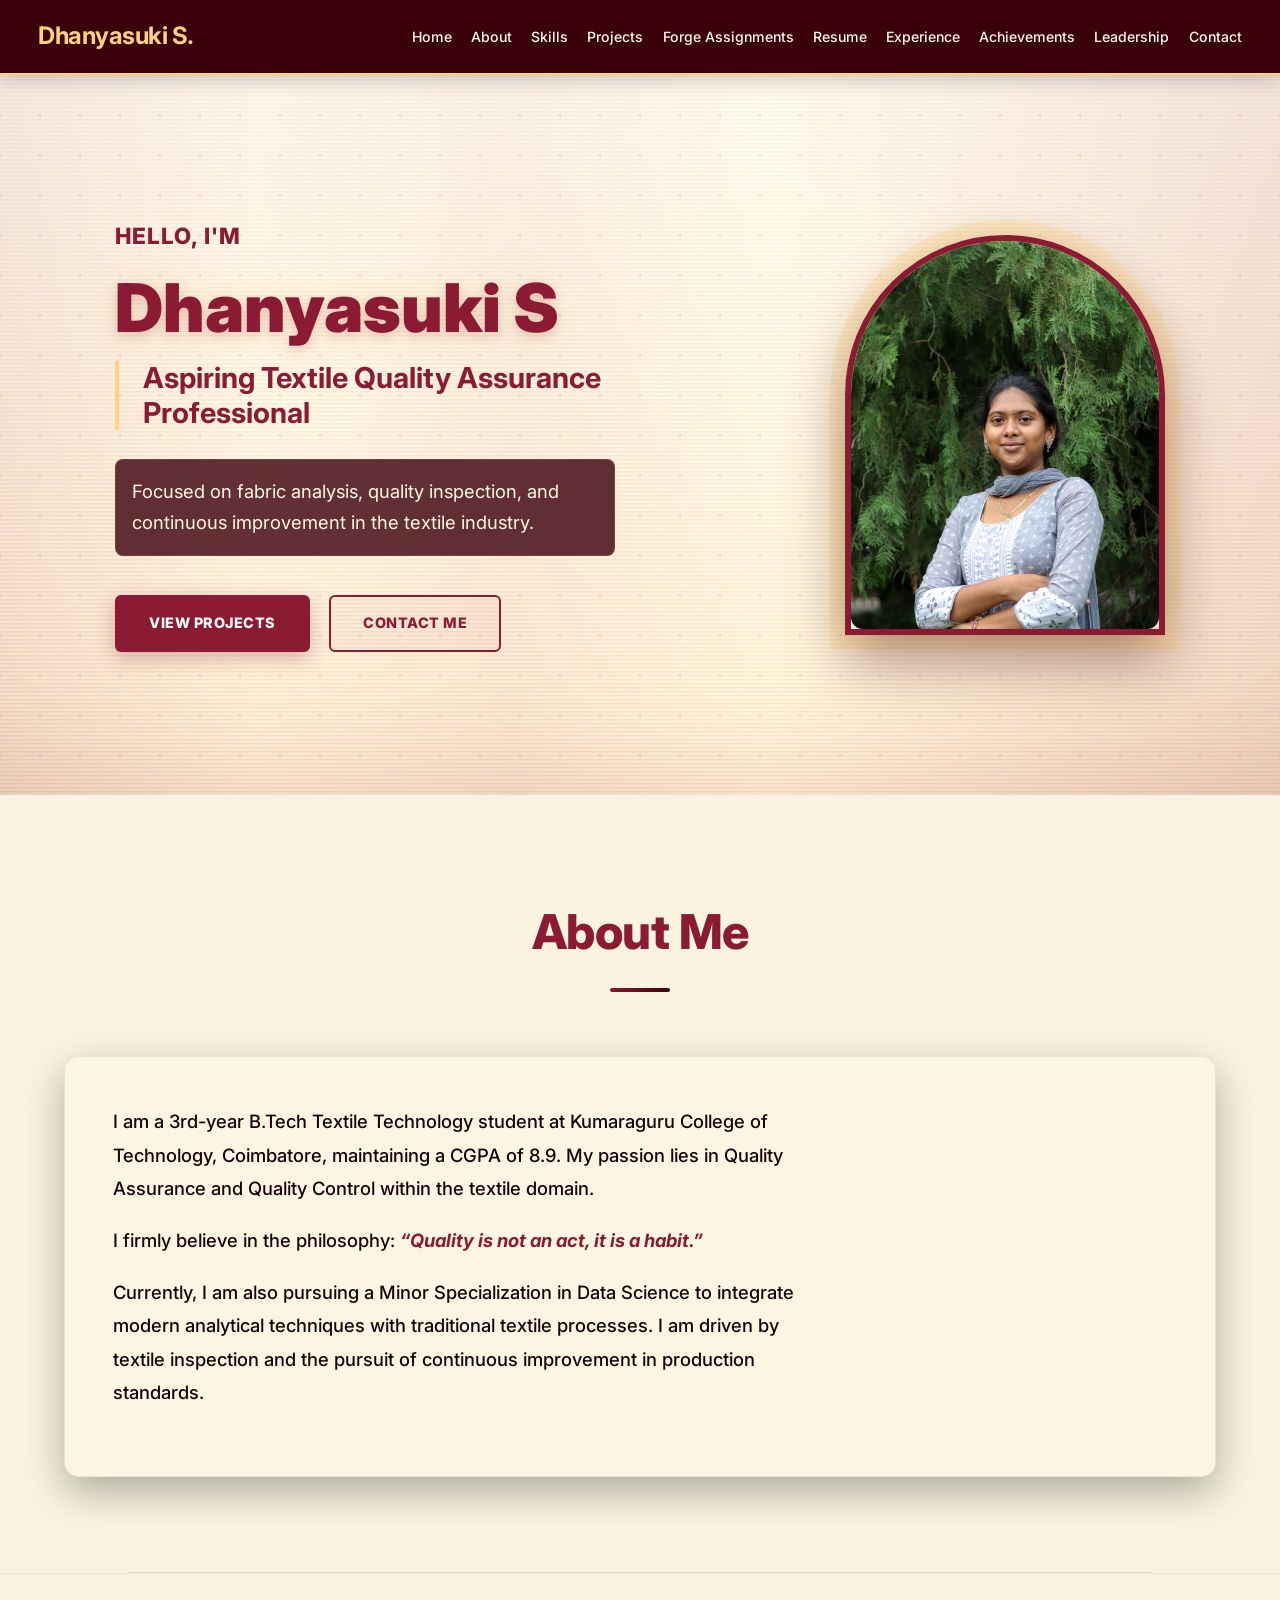
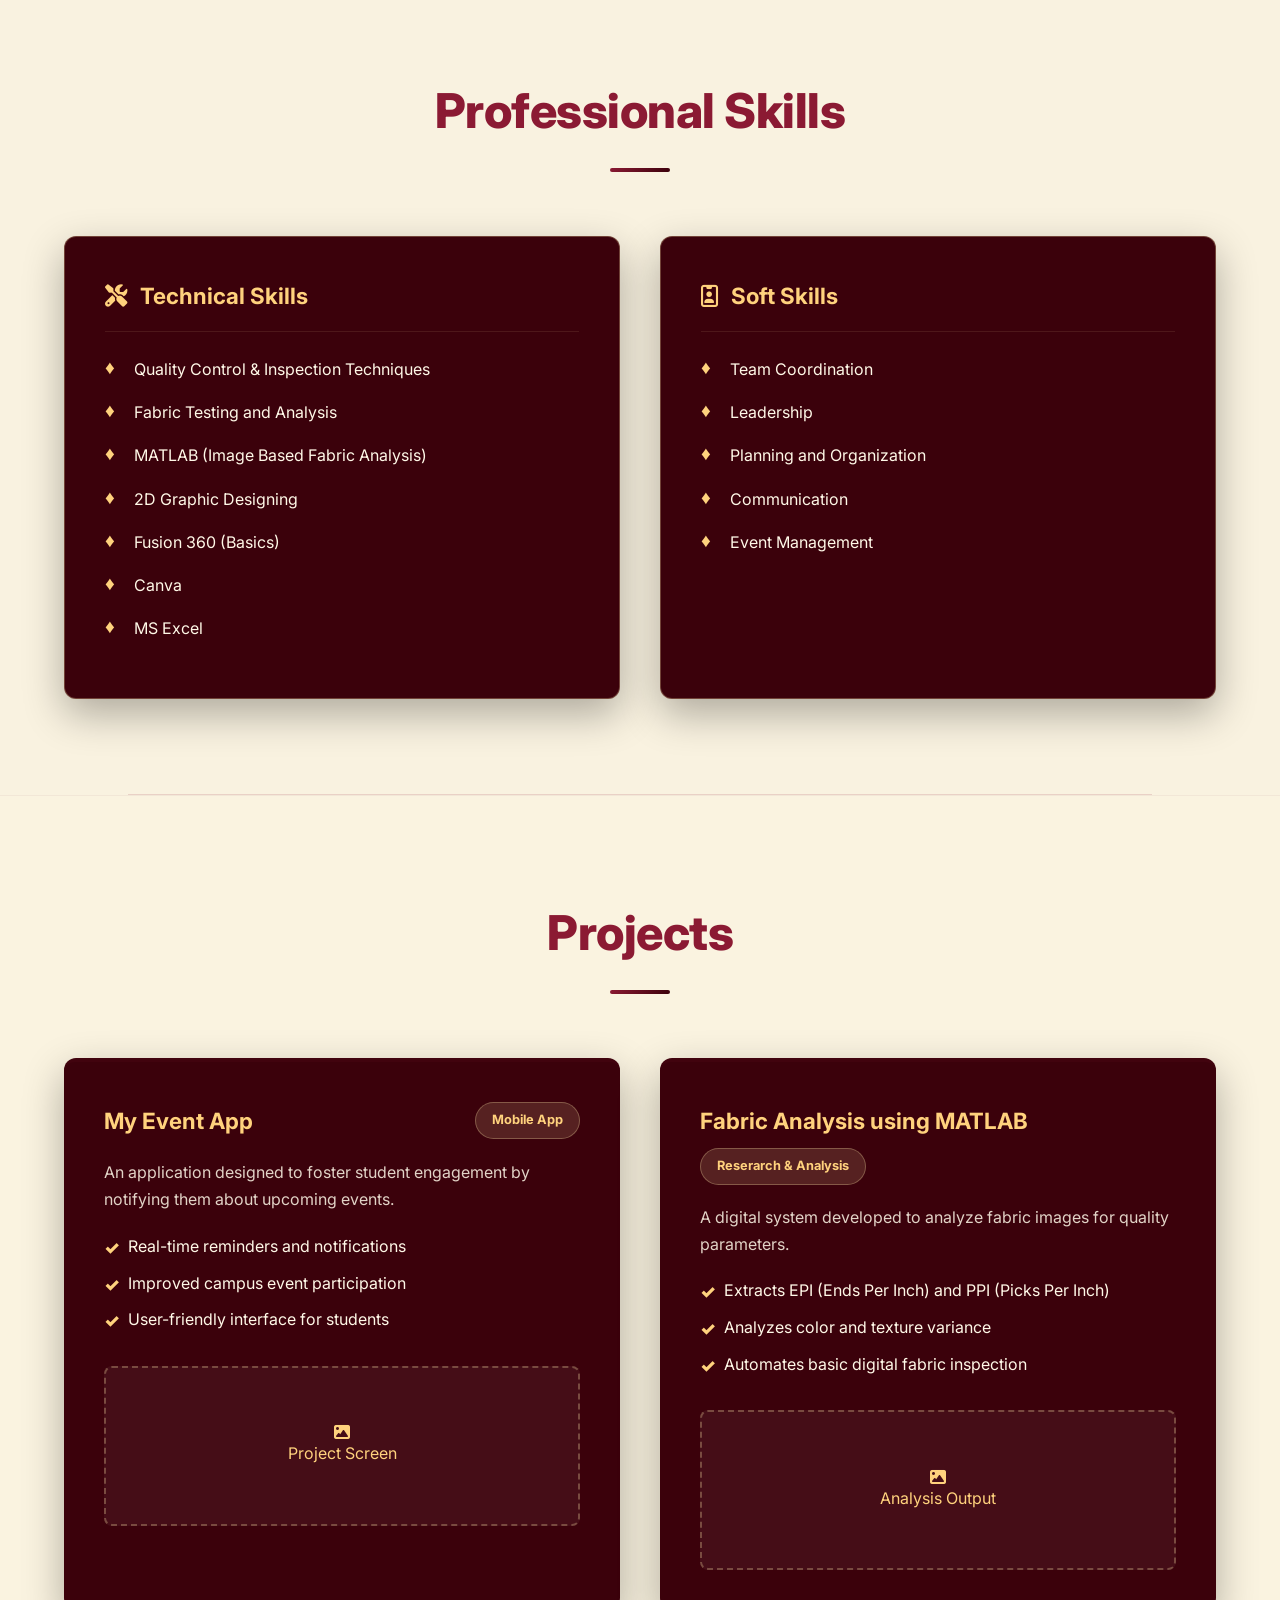
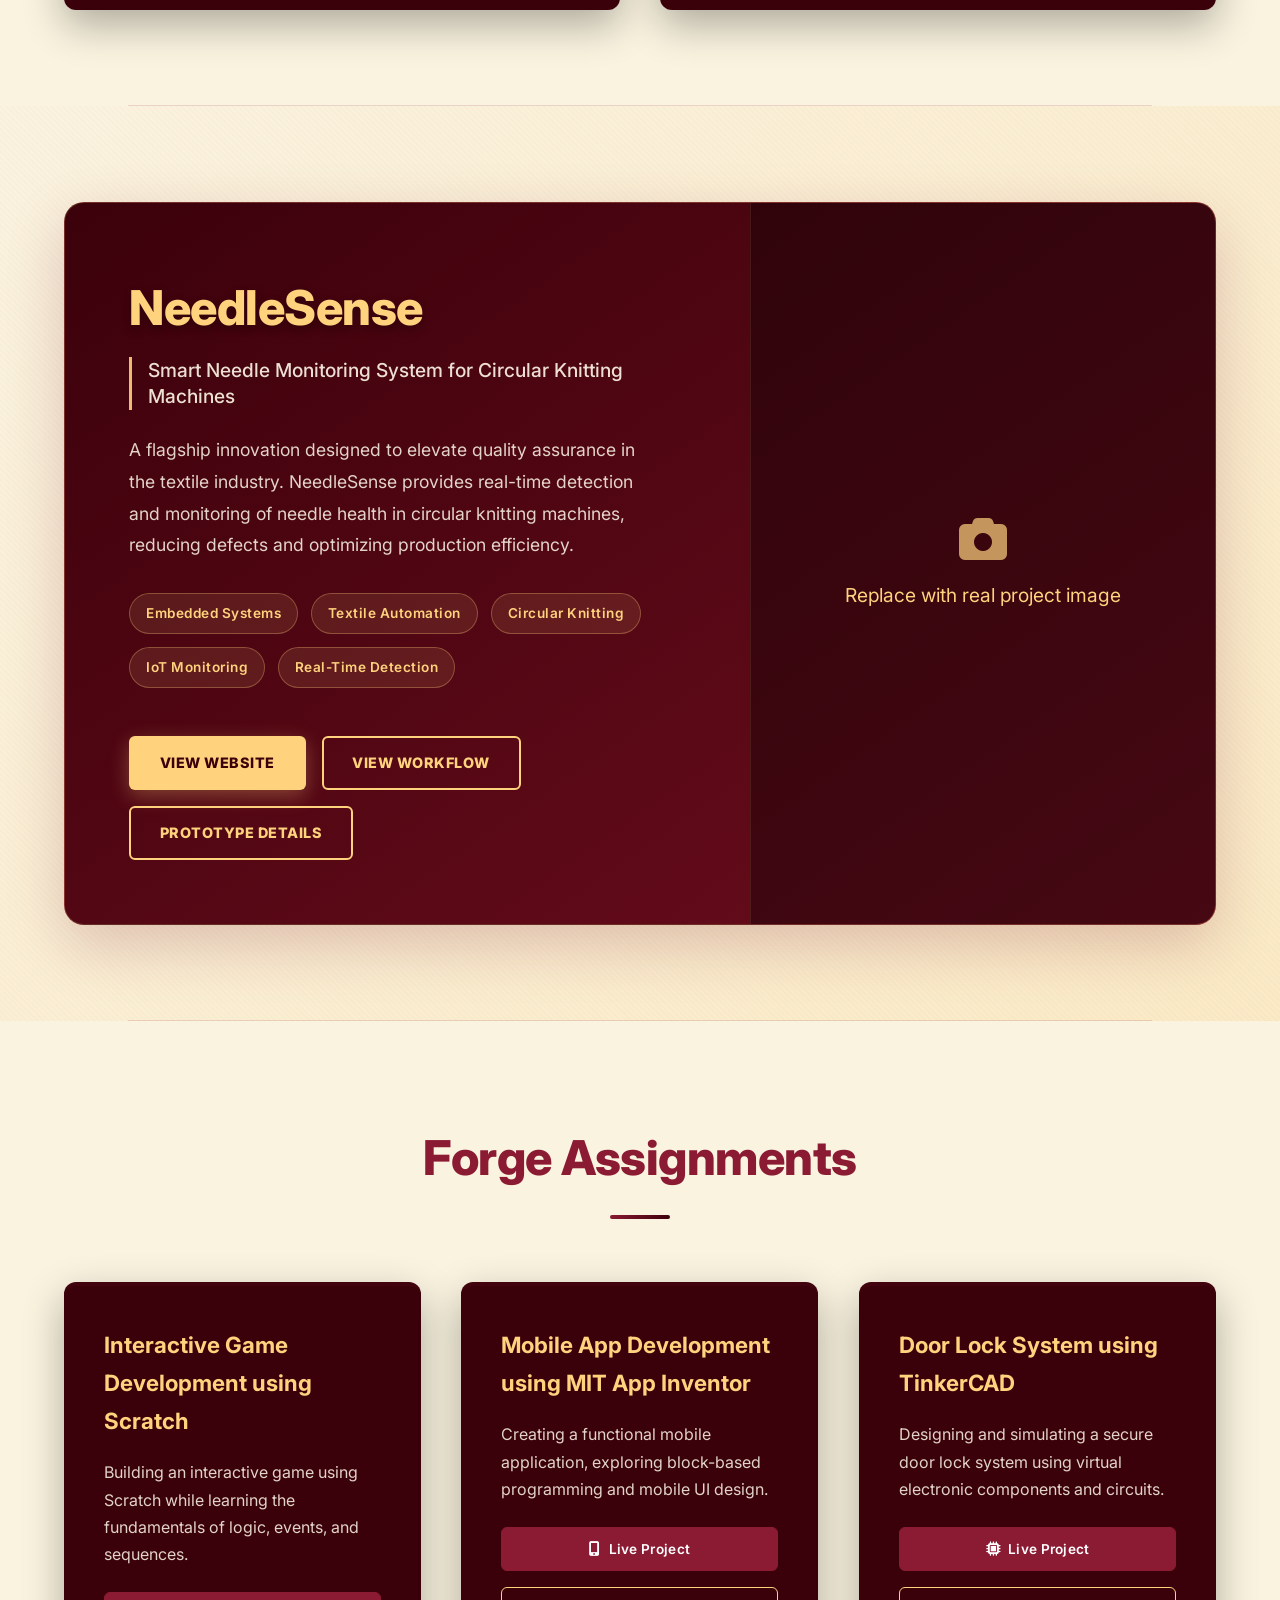
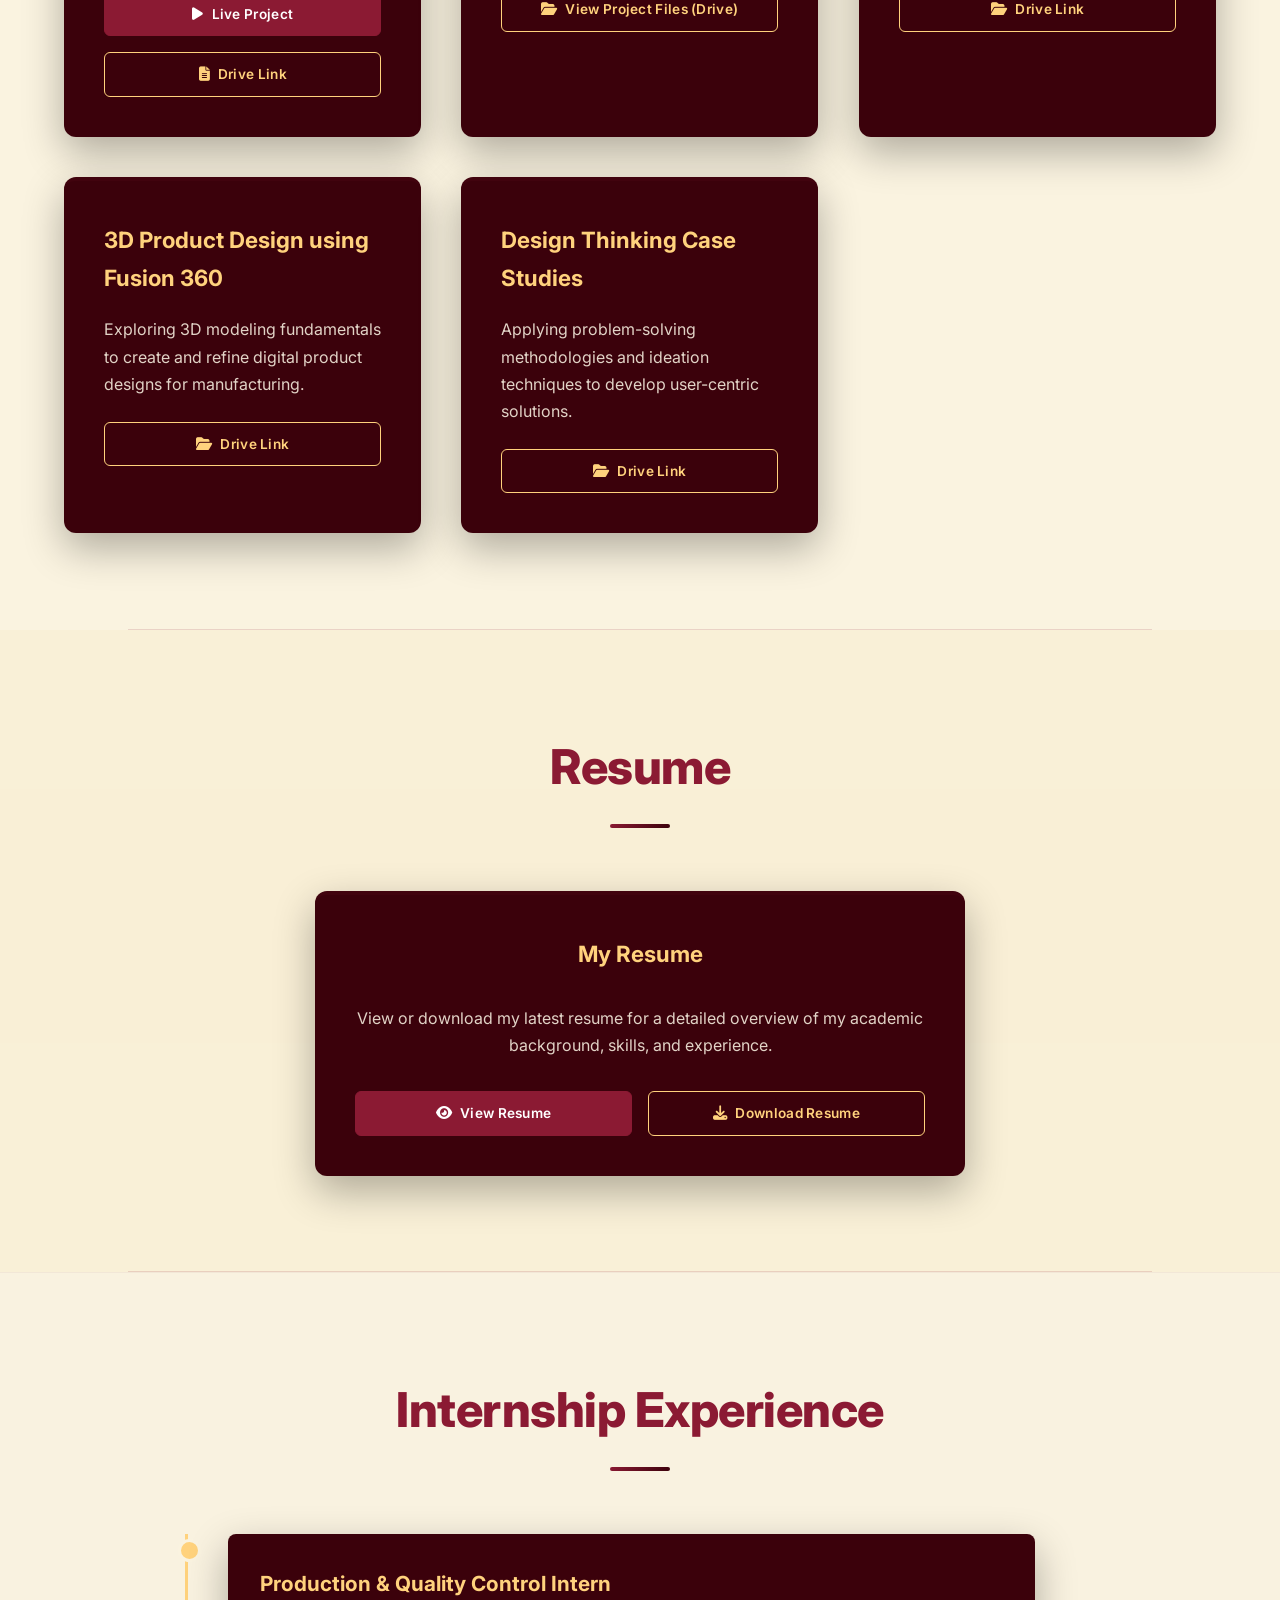
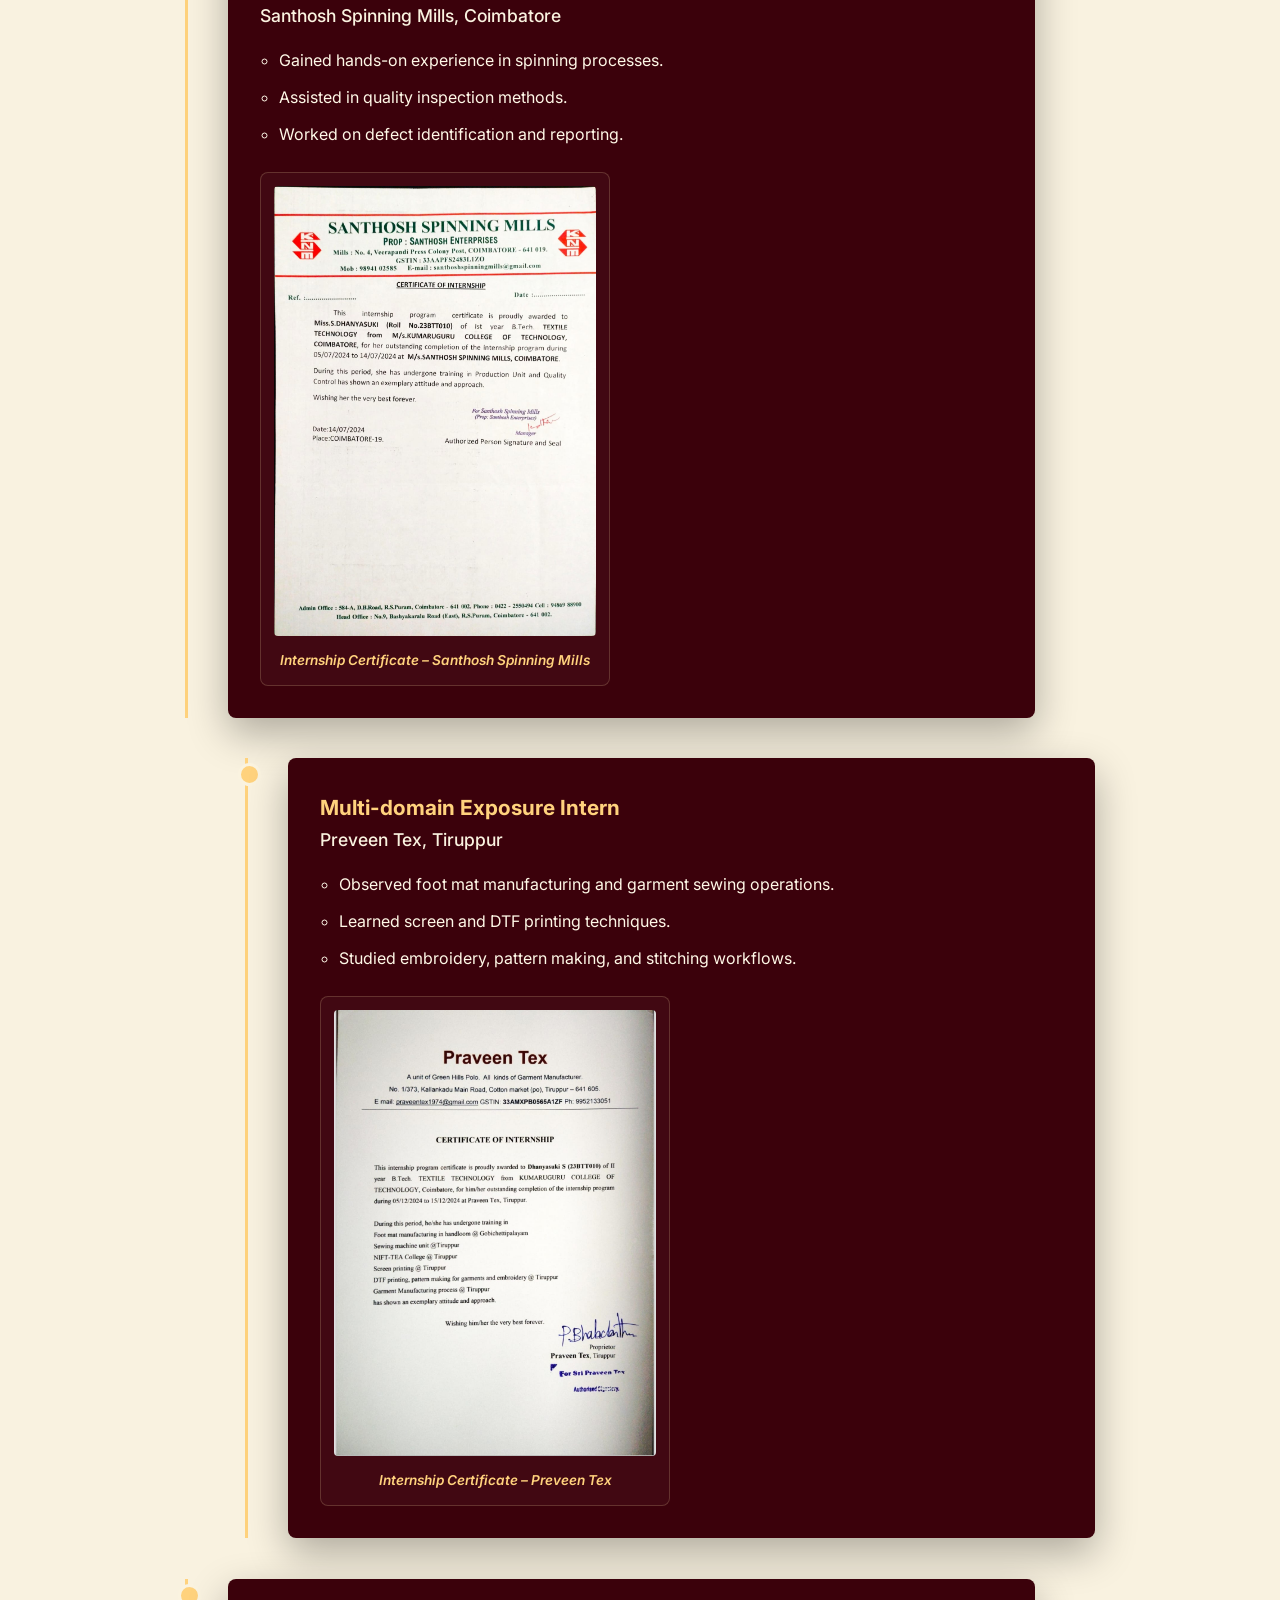
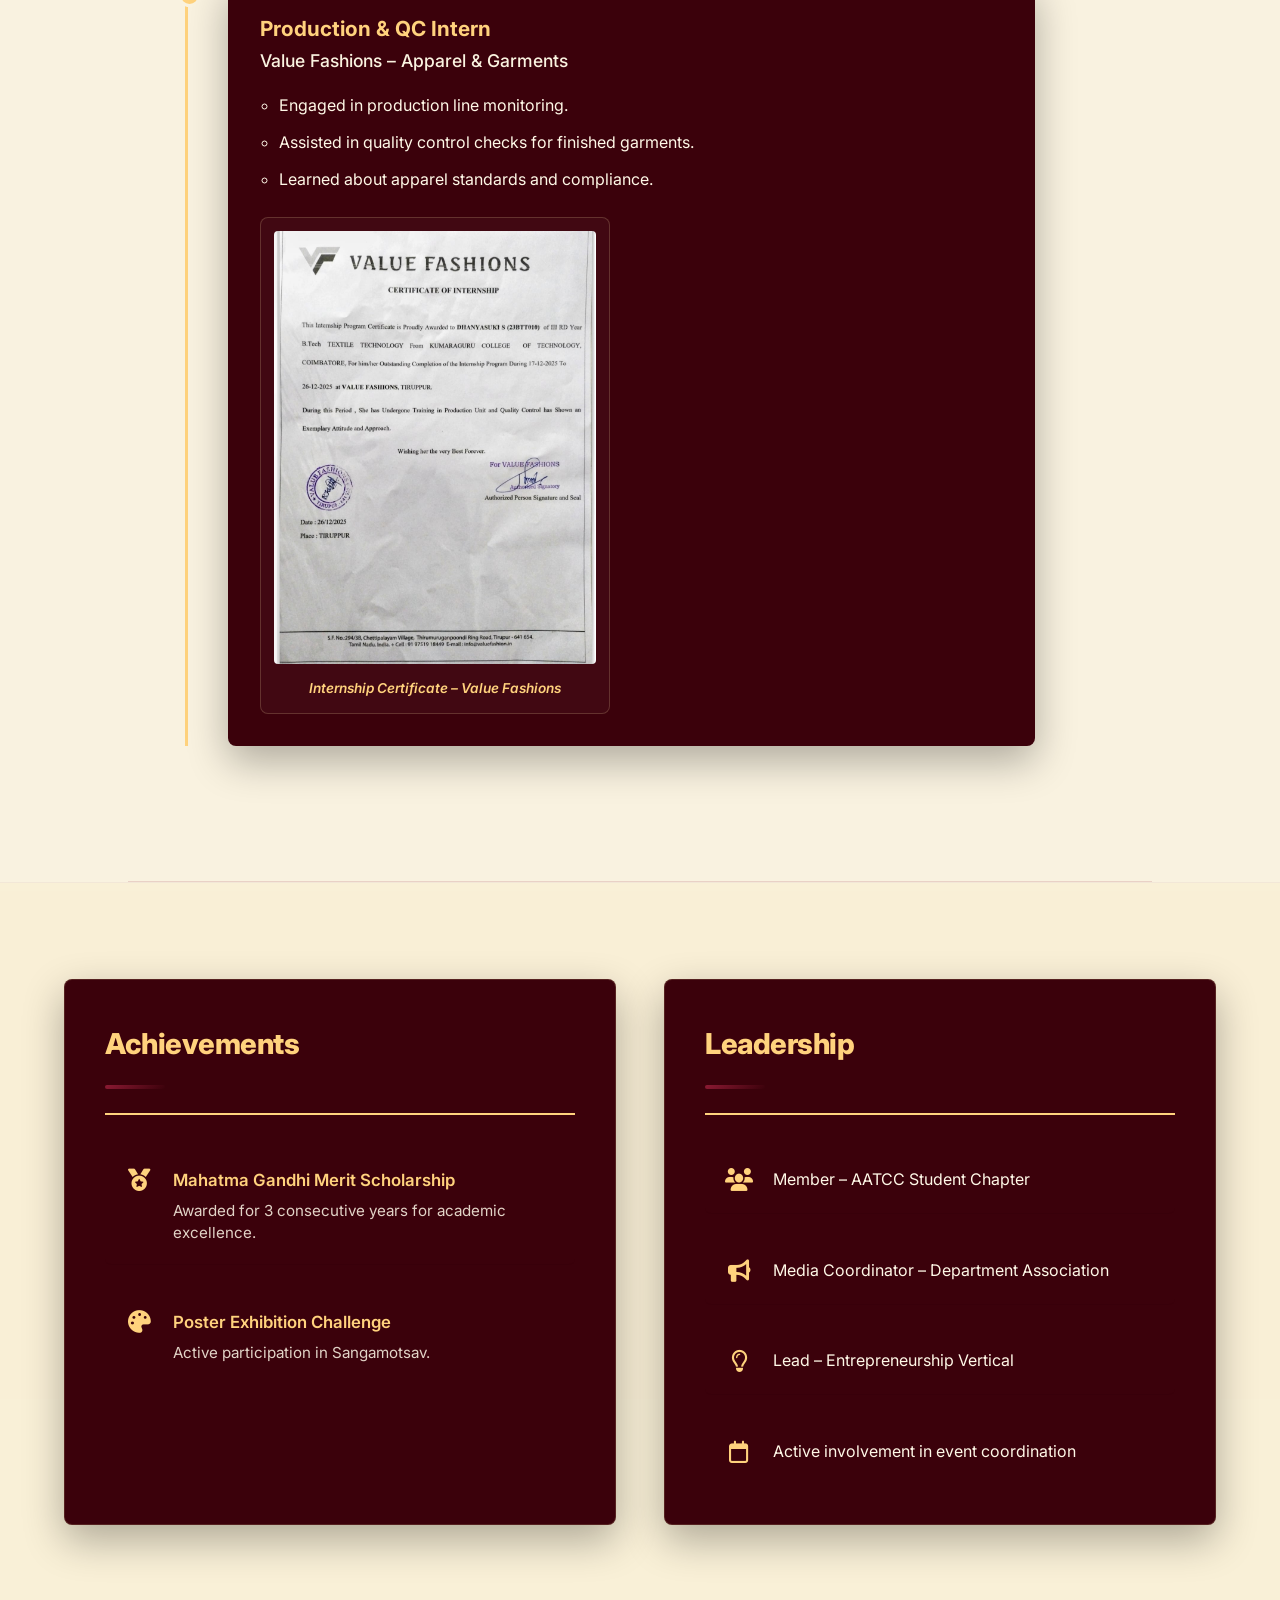
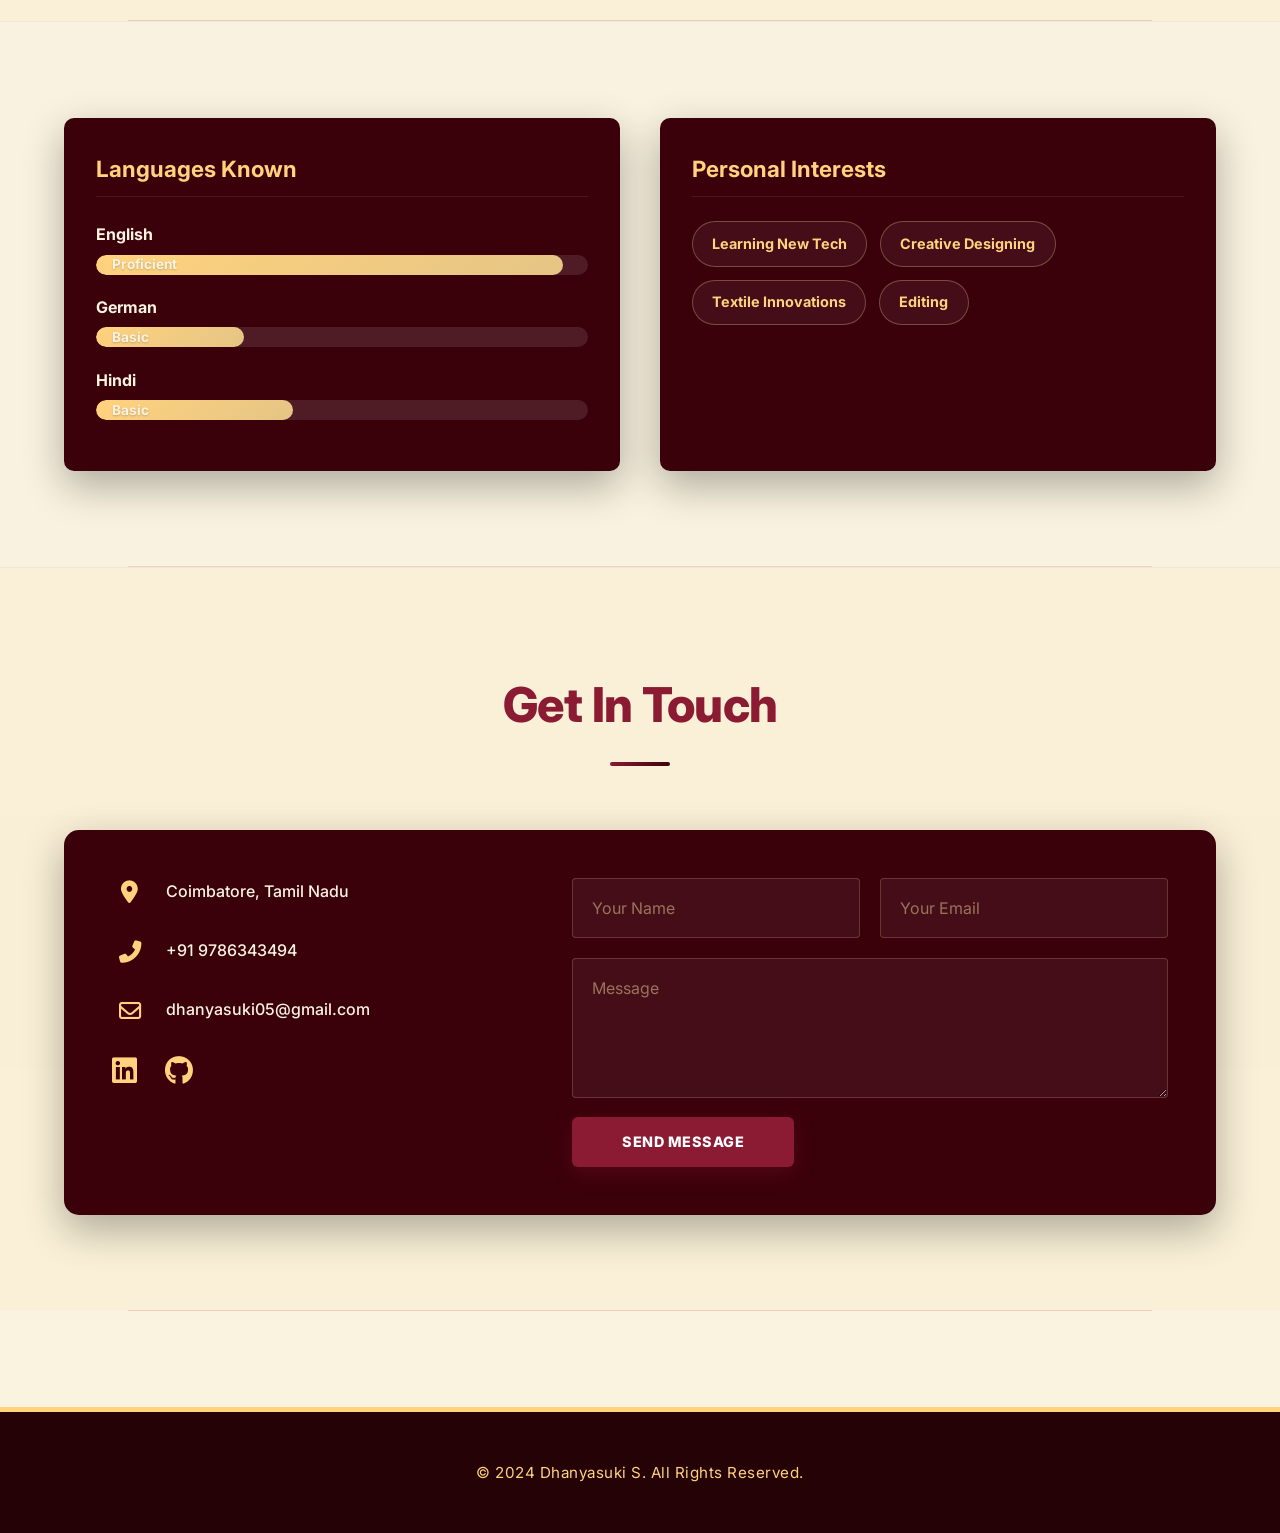
==== commit 3527fe76: "Add files via upload" ====
--- a/index.html
+++ b/index.html
@@ -149,6 +149,41 @@
             </div>
         </section>
 
+        <!-- Featured Project Section -->
+        <section id="featured-project" class="section featured-project-section">
+            <div class="container">
+                <div class="featured-project-card reveal">
+                    <div class="featured-content">
+                        <div class="featured-header">
+                            <h2 class="featured-title">NeedleSense</h2>
+                            <p class="featured-subtitle">Smart Needle Monitoring System for Circular Knitting Machines</p>
+                        </div>
+                        <p class="featured-description">
+                            A flagship innovation designed to elevate quality assurance in the textile industry. NeedleSense provides real-time detection and monitoring of needle health in circular knitting machines, reducing defects and optimizing production efficiency.
+                        </p>
+                        <div class="featured-tags">
+                            <span class="tag">Embedded Systems</span>
+                            <span class="tag">Textile Automation</span>
+                            <span class="tag">Circular Knitting</span>
+                            <span class="tag">IoT Monitoring</span>
+                            <span class="tag">Real-Time Detection</span>
+                        </div>
+                        <div class="featured-actions">
+                            <a href="https://needlesense.netlify.app/#home" target="_blank" class="btn primary">View Website</a>
+                            <a href="needlesense-workflow.html" class="btn secondary">View Workflow</a>
+                            <a href="#" class="btn secondary">Prototype Details</a>
+                        </div>
+                    </div>
+                    <div class="featured-image-container">
+                        <div class="featured-image-placeholder">
+                            <i class="fas fa-camera"></i>
+                            <span>Replace with real project image</span>
+                        </div>
+                    </div>
+                </div>
+            </div>
+        </section>
+
         <!-- Forge Assignments Section -->
         <section id="forge" class="section">
             <div class="container">
--- a/style.css
+++ b/style.css
@@ -1617,4 +1617,394 @@
         width: 100%;
         flex: none;
     }
-}+}
+
+/* Featured Project Section - NeedleSense */
+.featured-project-section {
+    position: relative;
+    background: linear-gradient(135deg, rgba(250, 243, 224, 0.9), rgba(255, 210, 125, 0.2));
+}
+
+.featured-project-section::before {
+    content: '';
+    position: absolute;
+    top: 0; left: 0; right: 0; bottom: 0;
+    /* very light textile weave texture */
+    background-image: repeating-linear-gradient(45deg, transparent, transparent 2px, rgba(139, 26, 51, 0.03) 2px, rgba(139, 26, 51, 0.03) 4px);
+    pointer-events: none;
+    opacity: 0.5;
+}
+
+.featured-project-card {
+    background: linear-gradient(145deg, var(--deep-wine), var(--dark-maroon));
+    border-radius: 20px;
+    box-shadow: 0 20px 60px rgba(109, 0, 29, 0.2);
+    display: flex;
+    overflow: hidden;
+    position: relative;
+    border: 1px solid rgba(255, 210, 125, 0.2);
+    align-items: stretch;
+    transition: var(--transition-slow);
+}
+
+.featured-project-card:hover {
+    box-shadow: 0 25px 70px rgba(109, 0, 29, 0.3), 0 0 30px rgba(255, 210, 125, 0.1);
+    transform: translateY(-5px);
+}
+
+.featured-content {
+    flex: 1.2;
+    padding: 4rem;
+    position: relative;
+    z-index: 2;
+    display: flex;
+    flex-direction: column;
+    justify-content: center;
+}
+
+.featured-header {
+    margin-bottom: 1.5rem;
+}
+
+.featured-title {
+    color: var(--sand-gold);
+    font-size: 3rem;
+    font-weight: 800;
+    margin-bottom: 0.5rem;
+    letter-spacing: -0.5px;
+    text-shadow: 0 4px 10px rgba(0,0,0,0.3);
+}
+
+.featured-subtitle {
+    color: #FFF8E7;
+    font-size: 1.2rem;
+    font-weight: 500;
+    opacity: 0.9;
+    border-left: 3px solid var(--sand-gold);
+    padding-left: 1rem;
+    line-height: 1.4;
+}
+
+.featured-description {
+    color: rgba(255, 248, 231, 0.85);
+    font-size: 1.1rem;
+    line-height: 1.8;
+    margin-bottom: 2rem;
+    max-width: 95%;
+}
+
+.featured-tags {
+    display: flex;
+    flex-wrap: wrap;
+    gap: 0.8rem;
+    margin-bottom: 3rem;
+}
+
+.featured-tags .tag {
+    background: rgba(255, 210, 125, 0.1);
+    color: var(--sand-gold);
+    border: 1px solid rgba(255, 210, 125, 0.3);
+    padding: 0.5rem 1rem;
+    border-radius: 50px;
+    font-size: 0.85rem;
+    font-weight: 600;
+    letter-spacing: 0.5px;
+    transition: var(--transition);
+}
+
+.featured-tags .tag:hover {
+    background: rgba(255, 210, 125, 0.2);
+    transform: translateY(-2px);
+}
+
+.featured-actions {
+    display: flex;
+    gap: 1rem;
+    flex-wrap: wrap;
+}
+
+.featured-actions .btn {
+    padding: 0.8rem 1.8rem;
+}
+
+.featured-actions .btn.primary {
+    background: var(--sand-gold);
+    color: var(--deep-wine);
+    box-shadow: 0 6px 20px rgba(255, 210, 125, 0.3);
+}
+
+.featured-actions .btn.primary:hover {
+    background: #FFF;
+    transform: translateY(-5px) scale(1.05);
+    box-shadow: 0 10px 25px rgba(255, 255, 255, 0.3);
+}
+
+.featured-actions .btn.secondary {
+    border-color: var(--sand-gold);
+    color: var(--sand-gold);
+    background: transparent;
+}
+
+.featured-actions .btn.secondary:hover {
+    background: var(--sand-gold);
+    color: var(--deep-wine);
+    transform: translateY(-5px) scale(1.05);
+}
+
+.featured-image-container {
+    flex: 1;
+    position: relative;
+    overflow: hidden;
+    min-height: 100%;
+    background: rgba(0,0,0,0.2);
+    display: flex;
+}
+
+.featured-image {
+    width: 100%;
+    height: 100%;
+    object-fit: cover;
+    transition: transform 0.6s cubic-bezier(0.4, 0, 0.2, 1);
+}
+
+.featured-project-card:hover .featured-image {
+    transform: scale(1.05);
+}
+
+.featured-image-placeholder {
+    width: 100%;
+    height: 100%;
+    min-height: 400px;
+    display: flex;
+    flex-direction: column;
+    align-items: center;
+    justify-content: center;
+    color: var(--sand-gold);
+    background: rgba(0, 0, 0, 0.2);
+    font-size: 1.2rem;
+    gap: 1rem;
+    border-left: 1px solid rgba(255, 210, 125, 0.1);
+}
+
+.featured-image-placeholder i {
+    font-size: 3rem;
+    opacity: 0.7;
+}
+
+@media (max-width: 992px) {
+    .featured-project-card {
+        flex-direction: column;
+    }
+    
+    .featured-content {
+        padding: 2.5rem;
+    }
+    
+    .featured-image-container {
+        min-height: 300px;
+    }
+    
+    .featured-image-placeholder {
+        min-height: 300px;
+        border-left: none;
+        border-top: 1px solid rgba(255, 210, 125, 0.1);
+    }
+}
+
+/* =========================================================================
+   Workflow & Development Page Specific Styles
+   ========================================================================= */
+
+.workflow-page {
+    background-color: var(--champagne-beige);
+    background-image: repeating-linear-gradient(45deg, transparent, transparent 2px, rgba(139, 26, 51, 0.03) 2px, rgba(139, 26, 51, 0.03) 4px);
+}
+
+.workflow-hero {
+    padding-bottom: 2rem;
+}
+
+.pt-0 {
+    padding-top: 0 !important;
+}
+
+.text-center {
+    text-align: center;
+}
+
+.workflow-title {
+    font-size: 3.5rem;
+    color: var(--burgundy);
+    font-weight: 800;
+    margin-bottom: 1rem;
+    letter-spacing: -0.5px;
+    text-shadow: 0 4px 12px rgba(139, 26, 51, 0.1);
+}
+
+.workflow-subtitle {
+    font-size: 1.4rem;
+    color: var(--text-page);
+    max-width: 800px;
+    margin: 0 auto 2.5rem;
+    font-weight: 500;
+    line-height: 1.6;
+}
+
+.elegant-divider {
+    width: 150px;
+    height: 4px;
+    background: var(--gradient-primary);
+    margin: 0 auto;
+    border-radius: 2px;
+    position: relative;
+}
+
+.elegant-divider::before, .elegant-divider::after {
+    content: '';
+    position: absolute;
+    top: 50%;
+    transform: translateY(-50%);
+    width: 8px;
+    height: 8px;
+    background: var(--sand-gold);
+    border-radius: 50%;
+}
+
+.elegant-divider::before { left: -15px; }
+.elegant-divider::after { right: -15px; }
+
+.workflow-grid {
+    display: flex;
+    flex-direction: column;
+    gap: 4rem;
+}
+
+.workflow-card {
+    display: flex;
+    background: var(--bg-card);
+    border-radius: 20px;
+    overflow: hidden;
+    box-shadow: var(--shadow);
+    border: 1px solid rgba(255, 210, 125, 0.15);
+    transition: var(--transition-slow);
+    position: relative;
+}
+
+.workflow-card:hover {
+    transform: translateY(-8px);
+    box-shadow: 0 25px 60px rgba(109, 0, 29, 0.25), 0 0 20px rgba(255, 210, 125, 0.1);
+    border-color: rgba(255, 210, 125, 0.4);
+}
+
+.workflow-image-container {
+    flex: 1;
+    min-height: 350px;
+    position: relative;
+    overflow: hidden;
+    border-right: 1px solid rgba(255, 210, 125, 0.1);
+}
+
+.workflow-image-placeholder {
+    width: 100%;
+    height: 100%;
+    min-height: 100%;
+    background: rgba(0, 0, 0, 0.25);
+    display: flex;
+    flex-direction: column;
+    justify-content: center;
+    align-items: center;
+    color: var(--sand-gold);
+    gap: 1.5rem;
+    transition: var(--transition-slow);
+}
+
+.workflow-image-placeholder i {
+    font-size: 4rem;
+    opacity: 0.8;
+}
+
+.workflow-image-placeholder span {
+    font-size: 1.1rem;
+    font-weight: 600;
+    letter-spacing: 0.5px;
+    opacity: 0.9;
+}
+
+.workflow-card:hover .workflow-image-placeholder {
+    transform: scale(1.05);
+}
+
+.workflow-card-content {
+    flex: 1.2;
+    padding: 3.5rem;
+    display: flex;
+    flex-direction: column;
+    justify-content: center;
+    background: linear-gradient(145deg, var(--deep-wine), var(--dark-maroon));
+}
+
+.workflow-card-header {
+    display: flex;
+    align-items: center;
+    gap: 1.2rem;
+    margin-bottom: 1.5rem;
+}
+
+.engineering-icon {
+    font-size: 2rem;
+    color: var(--sand-gold);
+}
+
+.workflow-card-content h2 {
+    color: var(--sand-gold);
+    font-size: 2.2rem;
+    font-weight: 700;
+    line-height: 1.2;
+}
+
+.workflow-card-content p {
+    color: rgba(255, 248, 231, 0.85);
+    font-size: 1.15rem;
+    line-height: 1.8;
+    margin-bottom: 2.5rem;
+}
+
+.workflow-btn {
+    align-self: flex-start;
+    display: flex;
+    align-items: center;
+    gap: 0.8rem;
+    font-size: 1rem;
+    padding: 1rem 2rem;
+}
+
+/* Alternate card layout for desktop */
+.workflow-card:nth-child(even) {
+    flex-direction: row-reverse;
+}
+
+.workflow-card:nth-child(even) .workflow-image-container {
+    border-right: none;
+    border-left: 1px solid rgba(255, 210, 125, 0.1);
+}
+
+@media (max-width: 992px) {
+    .workflow-card, .workflow-card:nth-child(even) {
+        flex-direction: column;
+    }
+    
+    .workflow-image-container {
+        min-height: 250px;
+        border-right: none !important;
+        border-left: none !important;
+        border-bottom: 1px solid rgba(255, 210, 125, 0.1);
+    }
+    
+    .workflow-card-content {
+        padding: 2.5rem;
+    }
+    
+    .workflow-title {
+        font-size: 2.5rem;
+    }
+}
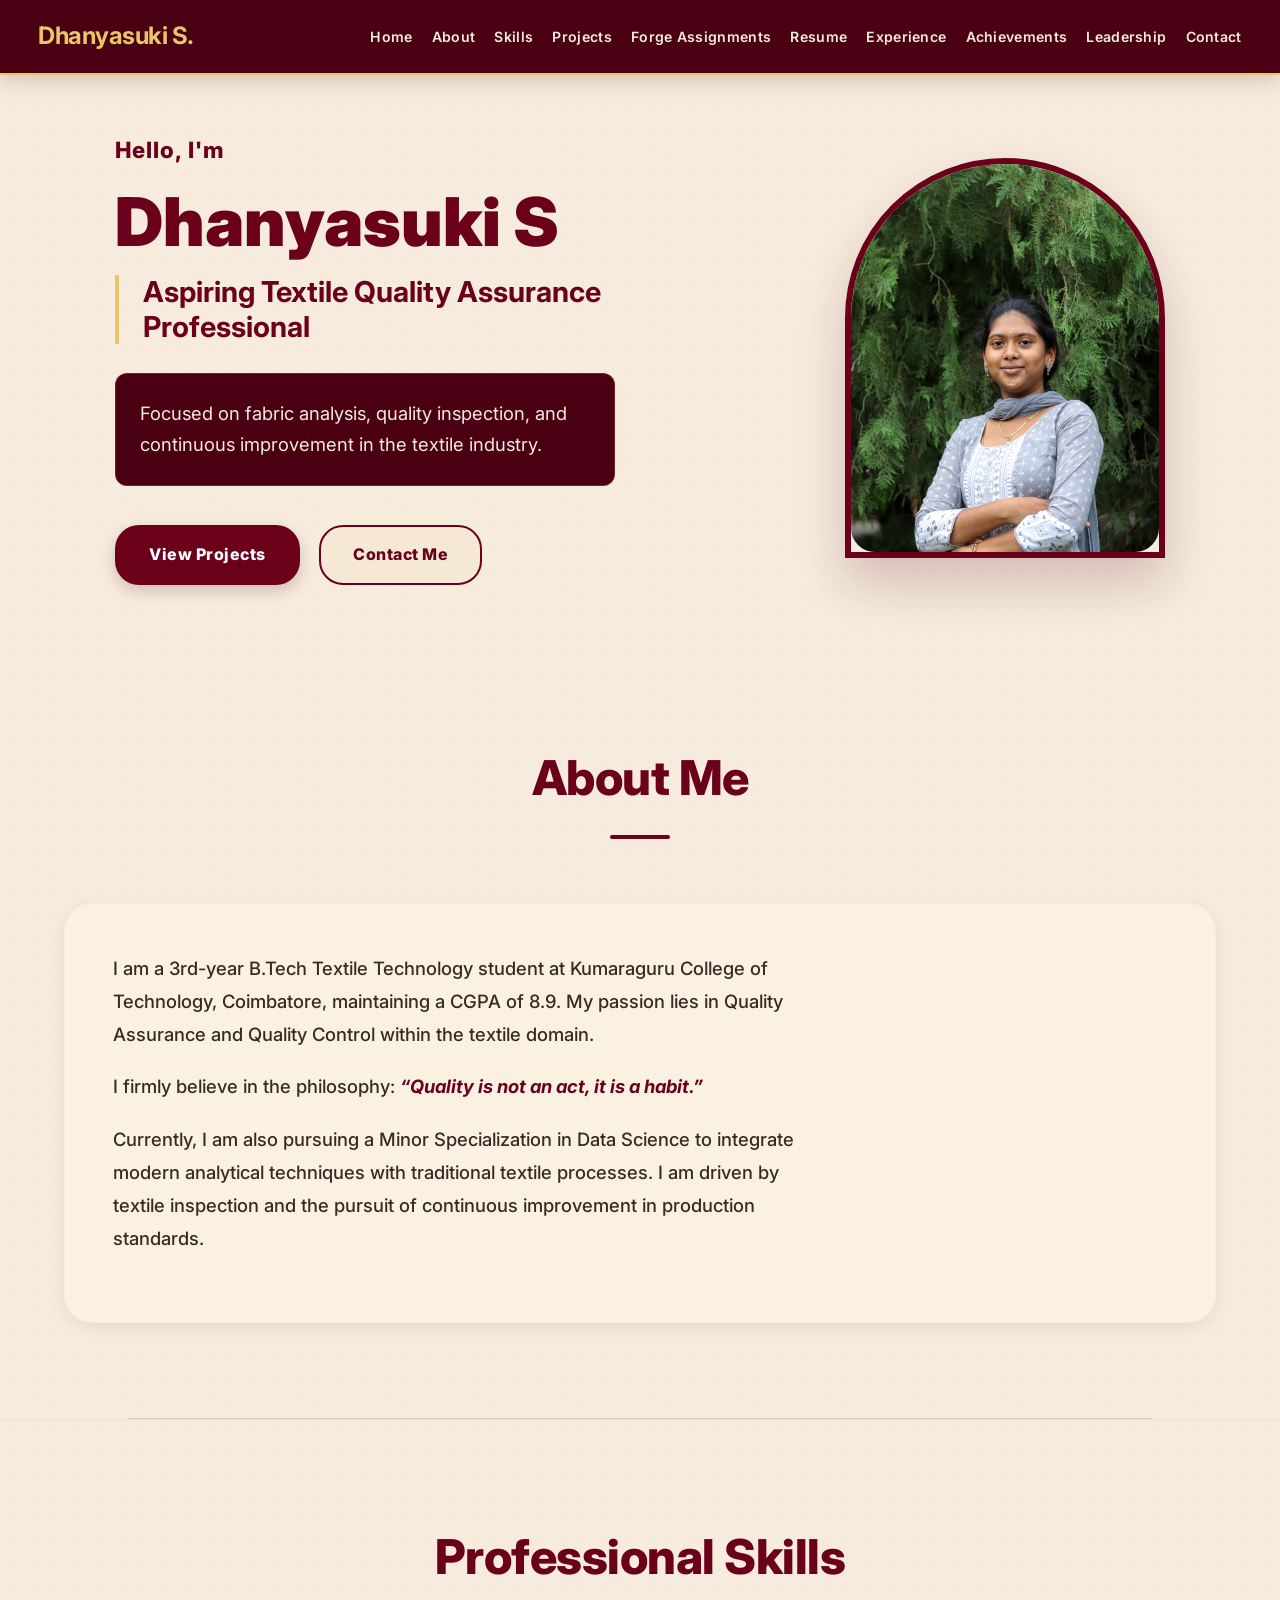
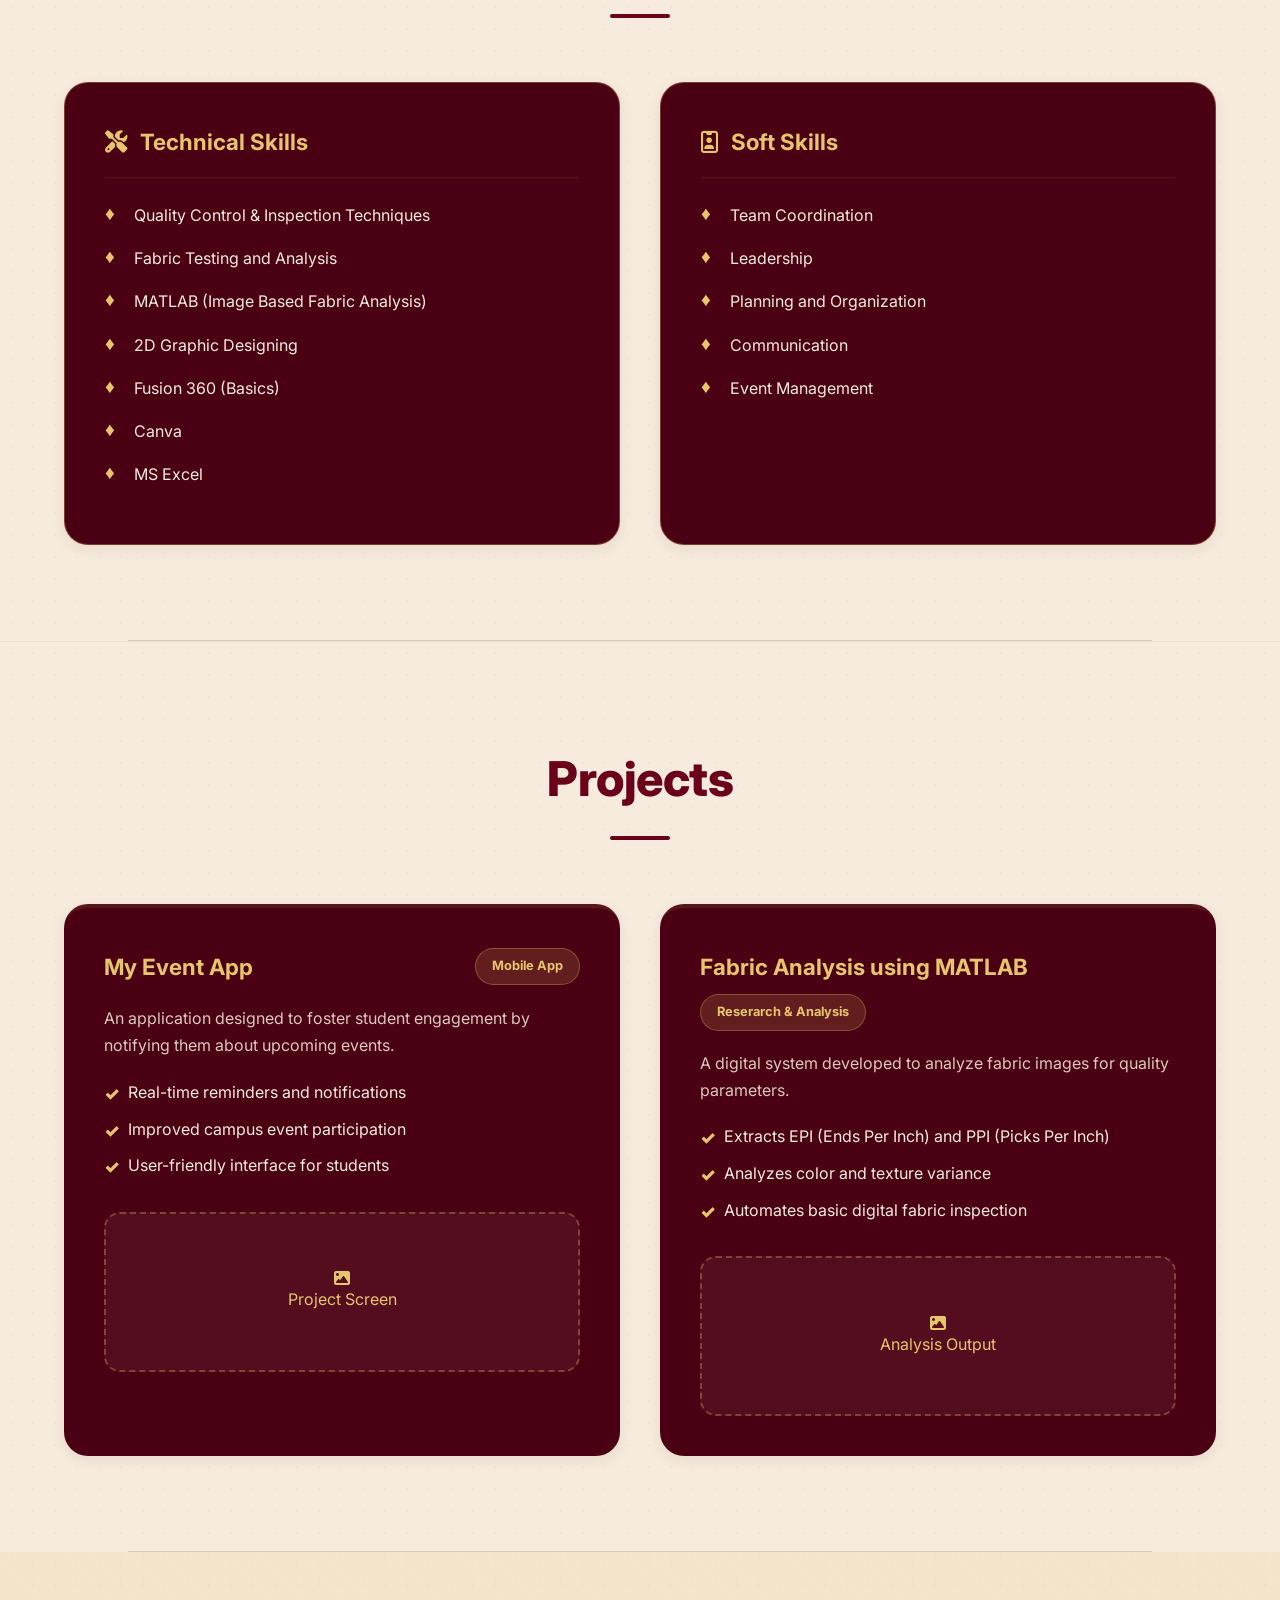
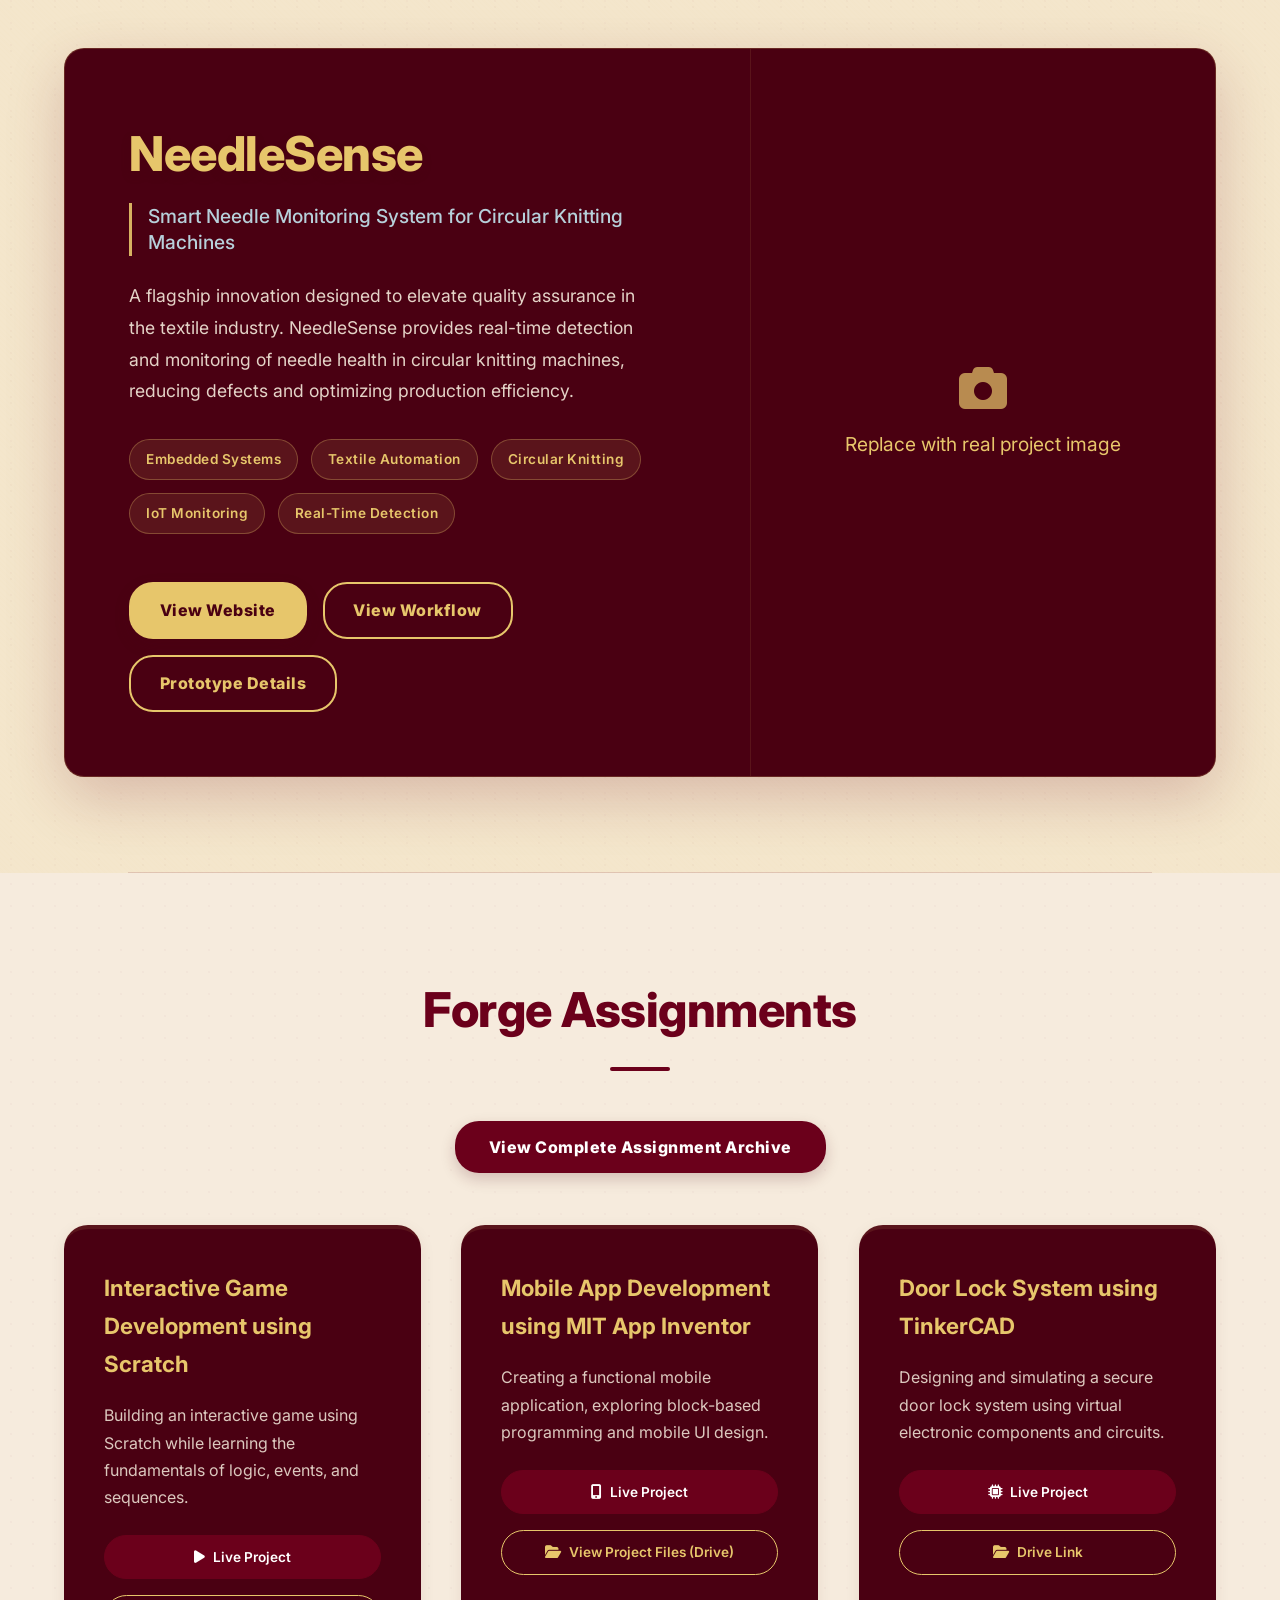
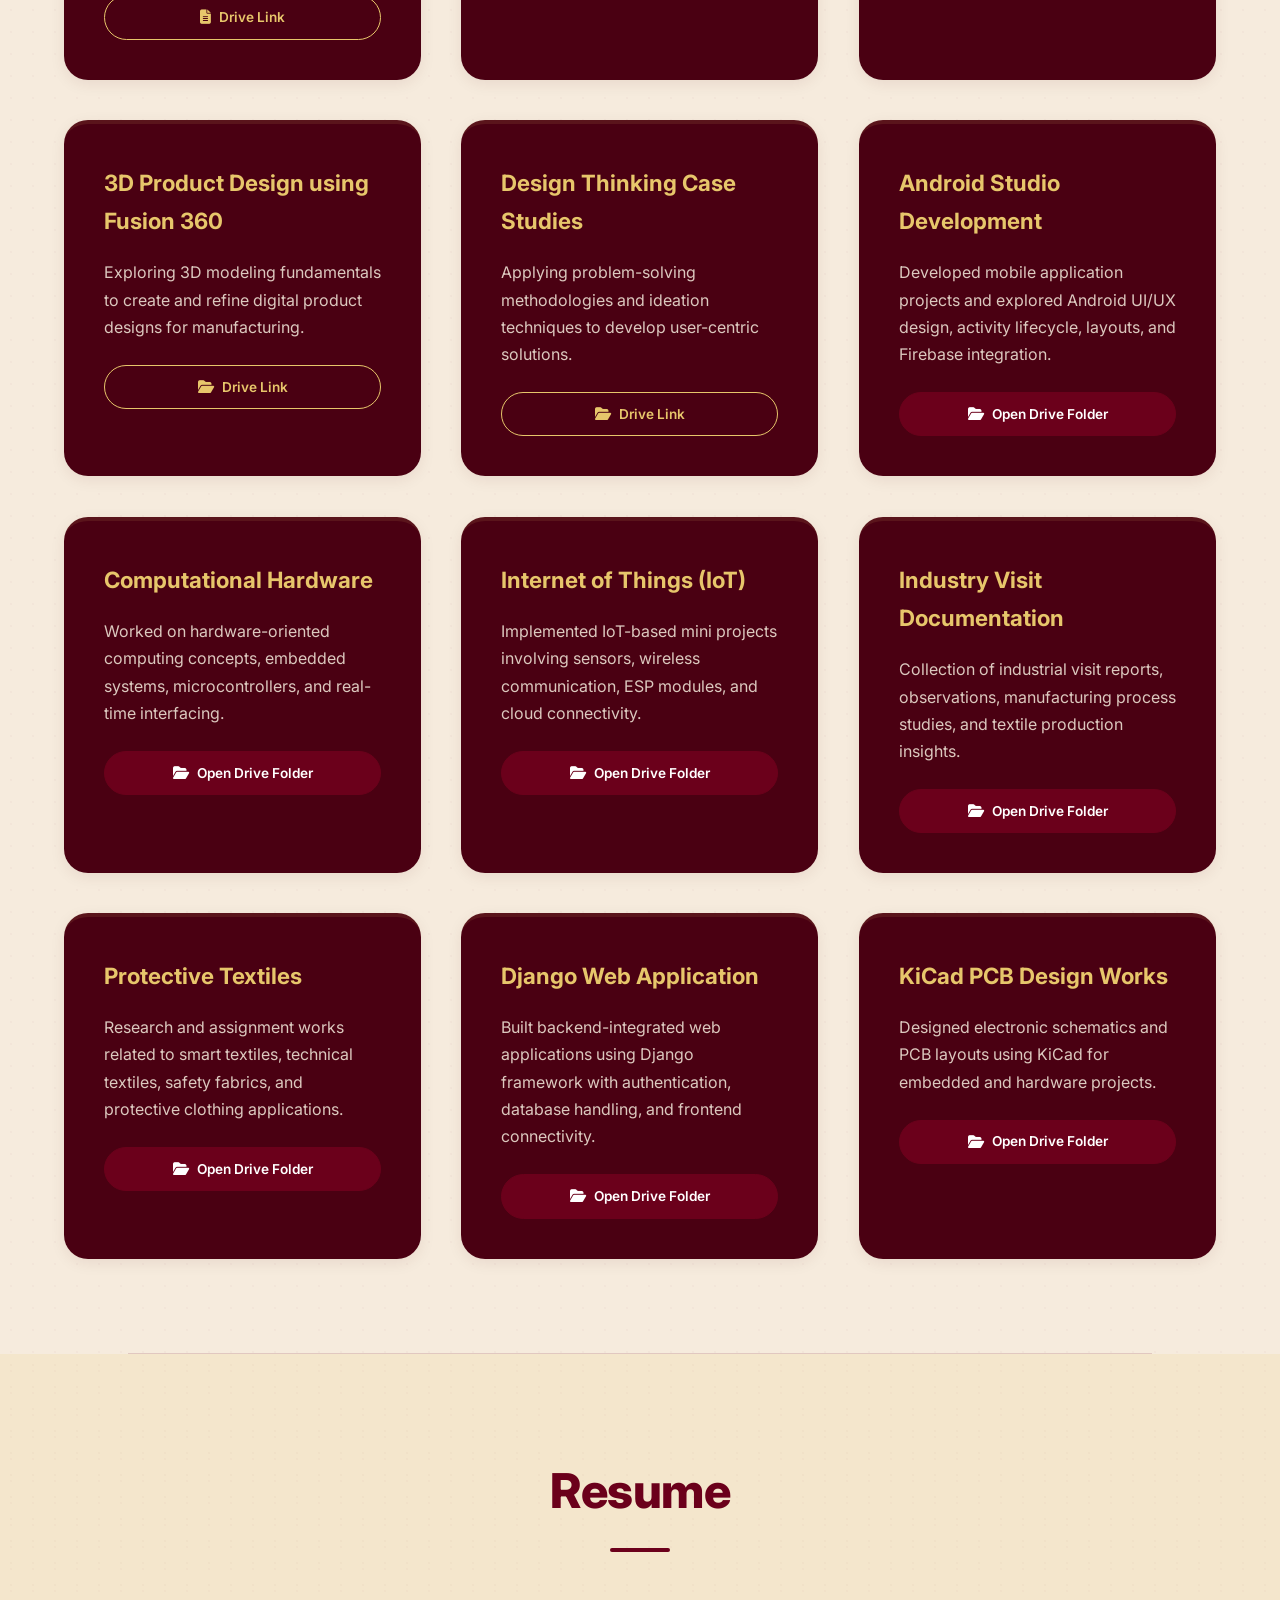
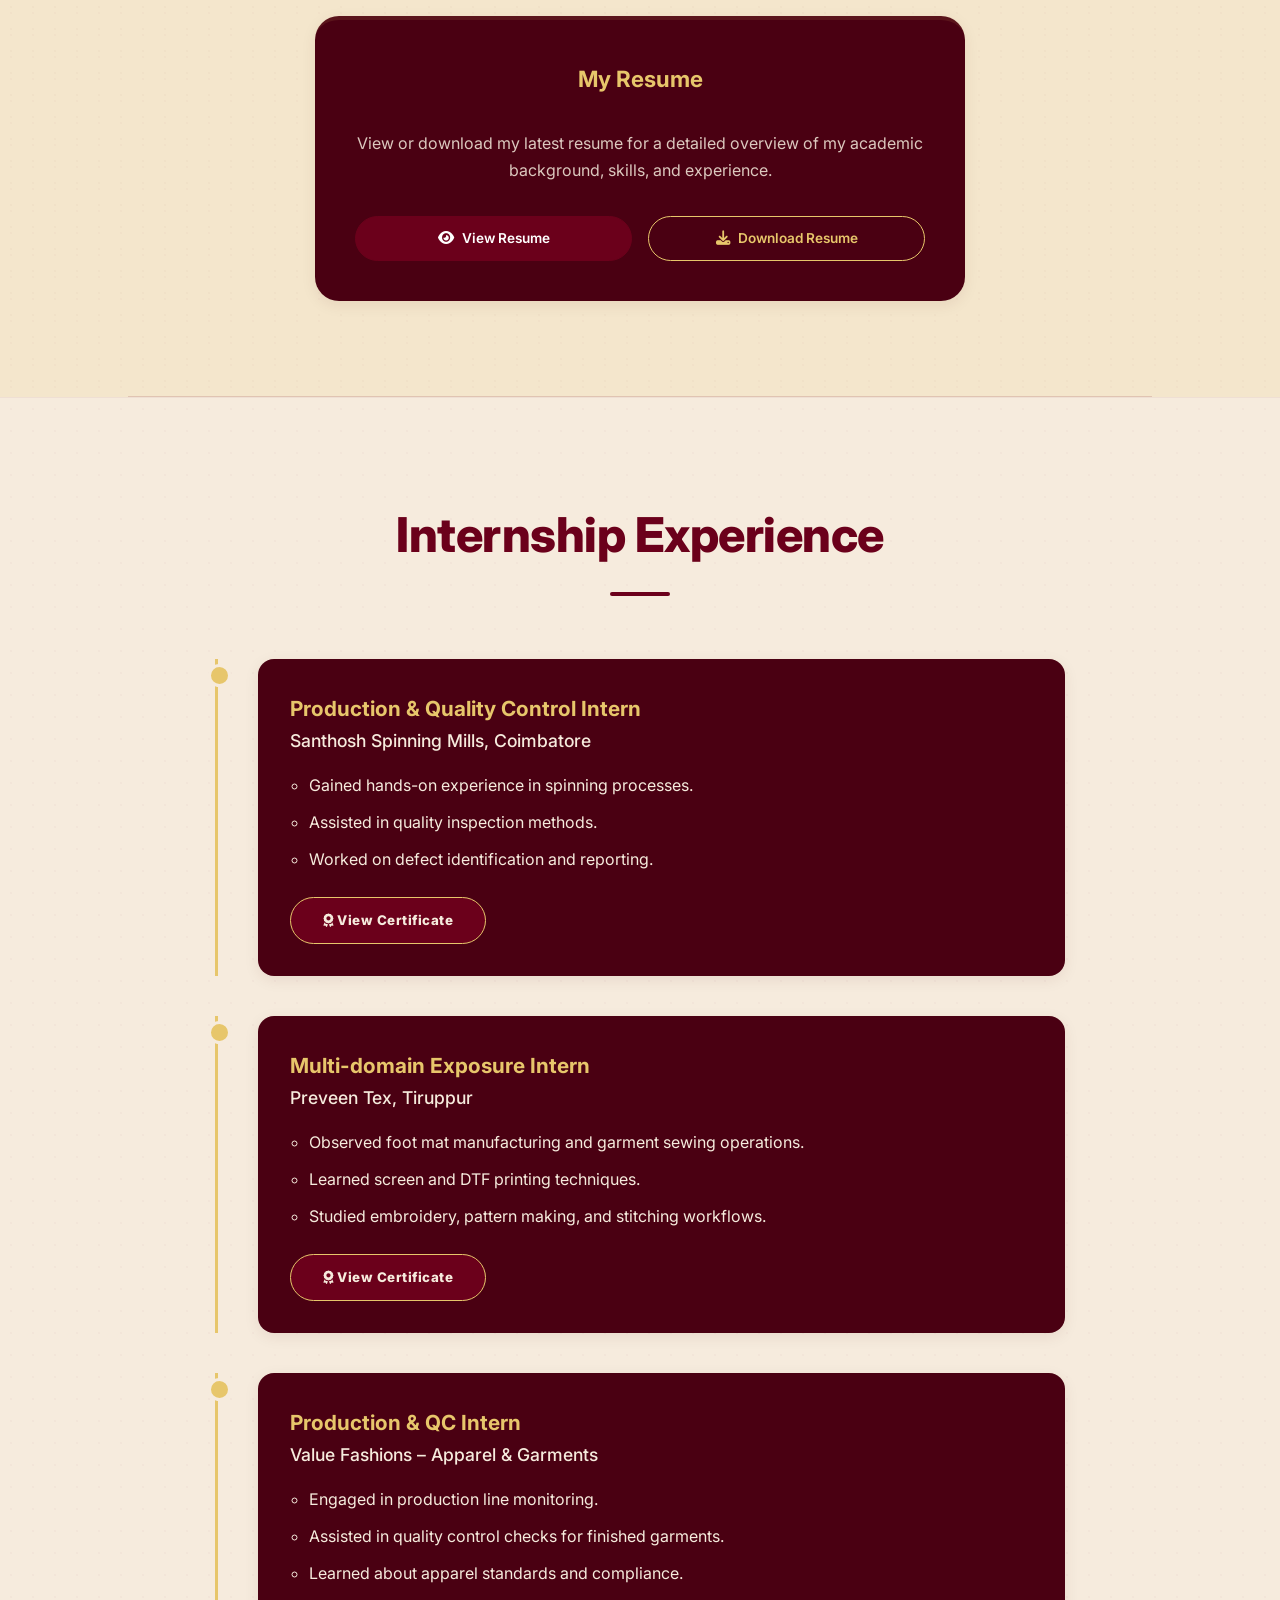
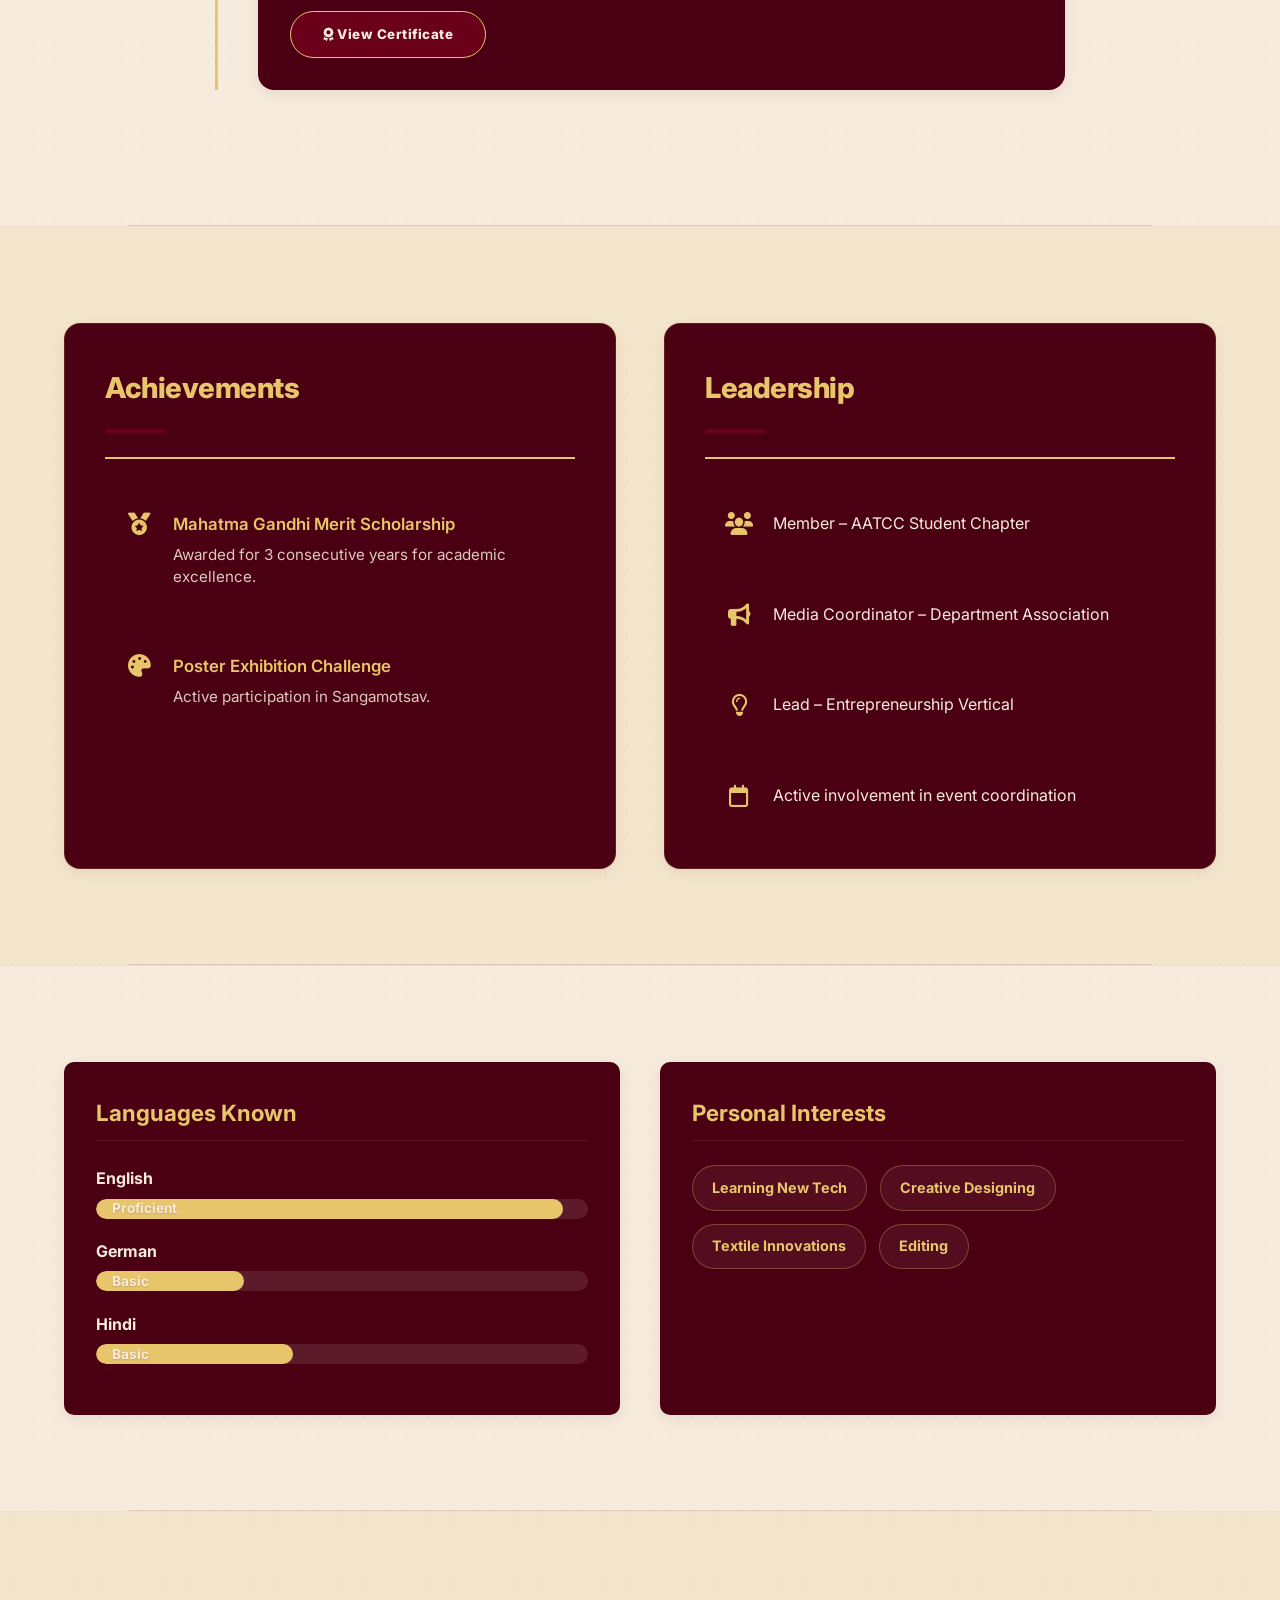
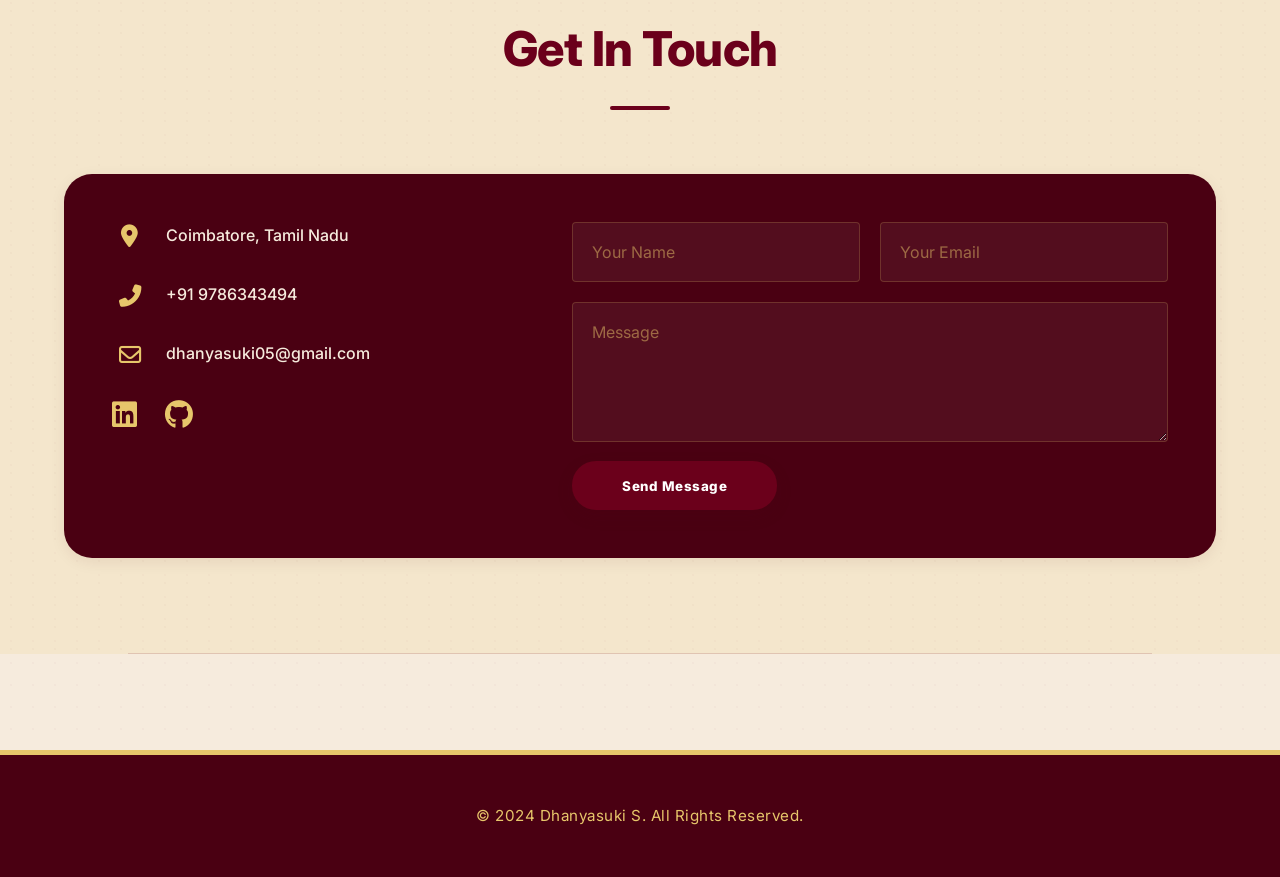
==== commit 5ceb3170: "Add files via upload" ====
--- a/index.html
+++ b/index.html
@@ -60,6 +60,7 @@
         <!-- About Section -->
         <section id="about" class="section">
             <div class="container">
+                
                 <h2 class="section-title">About Me</h2>
                 <div class="about-content">
                     <div class="about-text">
@@ -78,6 +79,7 @@
         <!-- Skills Section -->
         <section id="skills" class="section bg-light">
             <div class="container">
+                
                 <h2 class="section-title reveal">Professional Skills</h2>
 
                 <div class="skills-grid reveal-stagger">
@@ -111,6 +113,7 @@
         <!-- Projects Section -->
         <section id="projects" class="section">
             <div class="container">
+                
                 <h2 class="section-title reveal">Projects</h2>
                 <div class="projects-grid reveal-stagger">
                     <div class="project-card reveal">
@@ -156,10 +159,13 @@
                     <div class="featured-content">
                         <div class="featured-header">
                             <h2 class="featured-title">NeedleSense</h2>
-                            <p class="featured-subtitle">Smart Needle Monitoring System for Circular Knitting Machines</p>
+                            <p class="featured-subtitle">Smart Needle Monitoring System for Circular Knitting Machines
+                            </p>
                         </div>
                         <p class="featured-description">
-                            A flagship innovation designed to elevate quality assurance in the textile industry. NeedleSense provides real-time detection and monitoring of needle health in circular knitting machines, reducing defects and optimizing production efficiency.
+                            A flagship innovation designed to elevate quality assurance in the textile industry.
+                            NeedleSense provides real-time detection and monitoring of needle health in circular
+                            knitting machines, reducing defects and optimizing production efficiency.
                         </p>
                         <div class="featured-tags">
                             <span class="tag">Embedded Systems</span>
@@ -169,7 +175,8 @@
                             <span class="tag">Real-Time Detection</span>
                         </div>
                         <div class="featured-actions">
-                            <a href="https://needlesense.netlify.app/#home" target="_blank" class="btn primary">View Website</a>
+                            <a href="https://needlesense.netlify.app/#home" target="_blank" class="btn primary">View
+                                Website</a>
                             <a href="needlesense-workflow.html" class="btn secondary">View Workflow</a>
                             <a href="#" class="btn secondary">Prototype Details</a>
                         </div>
@@ -187,7 +194,14 @@
         <!-- Forge Assignments Section -->
         <section id="forge" class="section">
             <div class="container">
+                
                 <h2 class="section-title reveal">Forge Assignments</h2>
+
+                <div style="text-align: center; margin-bottom: 4rem;" class="reveal">
+                    <a href="https://drive.google.com/drive/folders/1BHtjcQJ36z9RiEwjnfvvhhqdn37hLGRQ?usp=drive_link"
+                        target="_blank" class="btn primary">View Complete Assignment Archive</a>
+                </div>
+
                 <div class="projects-grid reveal-stagger">
                     <!-- Assignment: Scratch Game -->
                     <div class="project-card reveal">
@@ -275,39 +289,145 @@
                             </a>
                         </div>
                     </div>
-                </div>
-            </div>
-        </section>
-
-        <!-- Resume Section -->
-        <section id="resume" class="section">
-            <div class="container">
-                <h2 class="section-title reveal">Resume</h2>
-                <div class="projects-grid centered-item reveal">
-                    <div class="project-card">
-                        <div class="project-header centered-header">
-                            <h3>My Resume</h3>
-                        </div>
-                        <p style="text-align: center; margin-bottom: 2rem;">View or download my latest resume for a
-                            detailed overview of my academic background, skills, and experience.</p>
-                        <div class="assignment-actions" style="justify-content: center;">
-                            <a href="https://www.canva.com/design/DAHBBk_A4dU/_qyMPGDx9t3_qrC1s2DBXg/edit?utm_content=DAHBBk_A4dU&utm_campaign=designshare&utm_medium=link2&utm_source=sharebutton"
+
+                    <!-- Assignment 1 -->
+                    <div class="project-card reveal">
+                        <div class="project-header">
+                            <h3>Android Studio Development</h3>
+                        </div>
+                        <p>Developed mobile application projects and explored Android UI/UX design, activity lifecycle,
+                            layouts, and Firebase integration.</p>
+                        <div class="assignment-actions">
+                            <a href="https://drive.google.com/drive/folders/1BkbJKiAt0v1swmHC1JdnSj3sEmFVFRH8?usp=drive_link"
                                 target="_blank" class="action-btn primary">
-                                <i class="fas fa-eye"></i> View Resume
-                            </a>
-                            <a href="https://www.canva.com/design/DAHBBk_A4dU/_qyMPGDx9t3_qrC1s2DBXg/edit?utm_content=DAHBBk_A4dU&utm_campaign=designshare&utm_medium=link2&utm_source=sharebutton"
-                                target="_blank" class="action-btn secondary">
-                                <i class="fas fa-download"></i> Download Resume
-                            </a>
-                        </div>
-                    </div>
-                </div>
-            </div>
+                                <i class="fas fa-folder-open"></i> Open Drive Folder
+                            </a>
+                        </div>
+                    </div>
+
+                    <!-- Assignment 2 -->
+                    <div class="project-card reveal">
+                        <div class="project-header">
+                            <h3>Computational Hardware</h3>
+                        </div>
+                        <p>Worked on hardware-oriented computing concepts, embedded systems, microcontrollers, and
+                            real-time interfacing.</p>
+                        <div class="assignment-actions">
+                            <a href="https://drive.google.com/drive/folders/1CO5VOLqxEGf3BMqQSyaO8wksRZBXDBVk?usp=drive_link"
+                                target="_blank" class="action-btn primary">
+                                <i class="fas fa-folder-open"></i> Open Drive Folder
+                            </a>
+                        </div>
+                    </div>
+
+                    <!-- Assignment 3 -->
+                    <div class="project-card reveal">
+                        <div class="project-header">
+                            <h3>Internet of Things (IoT)</h3>
+                        </div>
+                        <p>Implemented IoT-based mini projects involving sensors, wireless communication, ESP modules,
+                            and cloud connectivity.</p>
+                        <div class="assignment-actions">
+                            <a href="https://drive.google.com/drive/folders/1iccQipLRyJi6cI23WNk9oVJzF517k3sn?usp=drive_link"
+                                target="_blank" class="action-btn primary">
+                                <i class="fas fa-folder-open"></i> Open Drive Folder
+                            </a>
+                        </div>
+                    </div>
+
+                    <!-- Assignment 4 -->
+                    <div class="project-card reveal">
+                        <div class="project-header">
+                            <h3>Industry Visit Documentation</h3>
+                        </div>
+                        <p>Collection of industrial visit reports, observations, manufacturing process studies, and
+                            textile production insights.</p>
+                        <div class="assignment-actions">
+                            <a href="https://drive.google.com/drive/folders/18w9AOhhNqejrGTQeuVPiTfb8McdT23Y3?usp=drive_link"
+                                target="_blank" class="action-btn primary">
+                                <i class="fas fa-folder-open"></i> Open Drive Folder
+                            </a>
+                        </div>
+                    </div>
+
+                    <!-- Assignment 5 -->
+                    <div class="project-card reveal">
+                        <div class="project-header">
+                            <h3>Protective Textiles</h3>
+                        </div>
+                        <p>Research and assignment works related to smart textiles, technical textiles, safety fabrics,
+                            and protective clothing applications.</p>
+                        <div class="assignment-actions">
+                            <a href="https://drive.google.com/drive/folders/1n4jI-P9vzjIQIjFA39rLrT7DRsCRQVD4?usp=drive_link"
+                                target="_blank" class="action-btn primary">
+                                <i class="fas fa-folder-open"></i> Open Drive Folder
+                            </a>
+                        </div>
+                    </div>
+
+                    <!-- Assignment 6 -->
+                    <div class="project-card reveal">
+                        <div class="project-header">
+                            <h3>Django Web Application</h3>
+                        </div>
+                        <p>Built backend-integrated web applications using Django framework with authentication,
+                            database handling, and frontend connectivity.</p>
+                        <div class="assignment-actions">
+                            <a href="https://drive.google.com/drive/folders/1OM3_-QZF7ZM1YEXZqPQM7tpR8sgmPtaw?usp=drive_link"
+                                target="_blank" class="action-btn primary">
+                                <i class="fas fa-folder-open"></i> Open Drive Folder
+                            </a>
+                        </div>
+                    </div>
+
+                    <!-- Assignment 7 -->
+                    <div class="project-card reveal">
+                        <div class="project-header">
+                            <h3>KiCad PCB Design Works</h3>
+                        </div>
+                        <p>Designed electronic schematics and PCB layouts using KiCad for embedded and hardware
+                            projects.</p>
+                        <div class="assignment-actions">
+                            <a href="https://drive.google.com/drive/folders/14VKZkkWAYwib3eRduifr5JAz2-C4FEdM?usp=drive_link"
+                                target="_blank" class="action-btn primary">
+                                <i class="fas fa-folder-open"></i> Open Drive Folder
+                            </a>
+                        </div>
+                    </div>
+                </div>
+            </div>
+        </section>
+
+                <!-- Resume Section -->
+        <section id="resume" class="section">
+            <div class="container">
+                <h2 class="section-title reveal">Resume</h2>
+                <div class="projects-grid centered-item reveal">
+                    <div class="project-card">
+                        <div class="project-header centered-header">
+                            <h3>My Resume</h3>
+                        </div>
+                        <p style="text-align: center; margin-bottom: 2rem;">View or download my latest resume for a
+                            detailed overview of my academic background, skills, and experience.</p>
+                        <div class="assignment-actions" style="justify-content: center;">
+                            <a href="https://www.canva.com/design/DAHBBk_A4dU/_qyMPGDx9t3_qrC1s2DBXg/edit?utm_content=DAHBBk_A4dU&utm_campaign=designshare&utm_medium=link2&utm_source=sharebutton"
+                                target="_blank" class="action-btn primary">
+                                <i class="fas fa-eye"></i> View Resume
+                            </a>
+                            <a href="https://www.canva.com/design/DAHBBk_A4dU/_qyMPGDx9t3_qrC1s2DBXg/edit?utm_content=DAHBBk_A4dU&utm_campaign=designshare&utm_medium=link2&utm_source=sharebutton"
+                                target="_blank" class="action-btn secondary">
+                                <i class="fas fa-download"></i> Download Resume
+                            </a>
+                        </div>
+                    </div>
+                </div>
+            </div>
         </section>
 
         <!-- Experience Section -->
         <section id="experience" class="section bg-light">
             <div class="container">
+                
                 <h2 class="section-title reveal">Internship Experience</h2>
                 <div class="timeline reveal-stagger">
                     <div class="timeline-item reveal">
@@ -320,11 +440,10 @@
                                 <li>Worked on defect identification and reporting.</li>
                             </ul>
                             <div class="certificate-container">
-                                <div class="certificate-card">
-                                    <img src="images/santhoshspinning.jpg"
-                                        alt="Internship Certificate – Santhosh Spinning Mills" class="cert-img">
-                                    <div class="cert-caption">Internship Certificate – Santhosh Spinning Mills</div>
-                                </div>
+                                <button class="btn secondary view-cert-btn" data-cert="images/santhoshspinning.jpg"
+                                    data-caption="Internship Certificate – Santhosh Spinning Mills">
+                                    <i class="fas fa-award"></i> View Certificate
+                                </button>
                             </div>
                         </div>
                     </div>
@@ -339,11 +458,10 @@
                                 <li>Studied embroidery, pattern making, and stitching workflows.</li>
                             </ul>
                             <div class="certificate-container">
-                                <div class="certificate-card">
-                                    <img src="images/praveentex.jpg" alt="Internship Certificate – Preveen Tex"
-                                        class="cert-img">
-                                    <div class="cert-caption">Internship Certificate – Preveen Tex</div>
-                                </div>
+                                <button class="btn secondary view-cert-btn" data-cert="images/praveentex.jpg"
+                                    data-caption="Internship Certificate – Preveen Tex">
+                                    <i class="fas fa-award"></i> View Certificate
+                                </button>
                             </div>
                         </div>
                     </div>
@@ -358,11 +476,10 @@
                                 <li>Learned about apparel standards and compliance.</li>
                             </ul>
                             <div class="certificate-container">
-                                <div class="certificate-card">
-                                    <img src="images/valuefashions.jpg" alt="Internship Certificate – Value Fashions"
-                                        class="cert-img">
-                                    <div class="cert-caption">Internship Certificate – Value Fashions</div>
-                                </div>
+                                <button class="btn secondary view-cert-btn" data-cert="images/valuefashions.jpg"
+                                    data-caption="Internship Certificate – Value Fashions">
+                                    <i class="fas fa-award"></i> View Certificate
+                                </button>
                             </div>
                         </div>
                     </div>
@@ -479,6 +596,14 @@
                 </div>
             </div>
         </section>
+        <!-- Certificate Modal -->
+        <div id="cert-modal" class="cert-modal">
+            <div class="cert-modal-content">
+                <span class="cert-close-btn"><i class="fas fa-times"></i></span>
+                <img id="cert-modal-img" src="" alt="Certificate Preview">
+                <div id="cert-modal-caption" class="cert-modal-caption"></div>
+            </div>
+        </div>
     </main>
 
     <footer>
--- a/style.css
+++ b/style.css
@@ -1,49 +1,37 @@
 /* Global Styles */
-:root {
-    /* Brand Palette - Intensified */
-    --champagne-beige: #FAF3E0;
-    /* Fresher, brighter base */
-    --sand-gold: #FFD27D;
-    /* More vibrant gold */
-    --burgundy: #8B1A33;
-    /* Richer burgundy */
-    --dark-maroon: #6D0D1D;
-    --deep-wine: #3B010B;
-
-    /* NEW: Deep Wine Card Theme Override */
-    --bg-card: var(--deep-wine);
-    /* Replacing White with Deep Wine */
-    --bg-body: var(--champagne-beige);
-    /* Keep body light for contrast */
-    --bg-alt: rgba(139, 26, 51, 0.05);
-    /* Subtle texture */
-
-    /* Functional Mappings */
-    --primary: var(--burgundy);
-    --primary-dark: var(--dark-maroon);
-    /* Page Headings (on Light) */
-    --accent: var(--sand-gold);
-
-    /* Text Colors - Increased Contrast */
-    --text-page: #1A0307;
-    /* Deeper dark */
-    /* Light text for Wine Cards */
-    --text-card-main: #FFF8E7;
-    /* Creamier white */
-    --text-card-head: var(--sand-gold);
-    /* Gold headings for Wine Cards */
-    --text-card-sub: rgba(255, 248, 231, 0.85);
-    /* Muted cream */
-
-    --transition: all 0.3s cubic-bezier(0.4, 0, 0.2, 1);
-    --transition-slow: all 0.5s cubic-bezier(0.4, 0, 0.2, 1);
-    --shadow: 0 15px 40px rgba(0, 0, 0, 0.3);
-    /* Deeper shadows */
-    --shadow-hover: 0 20px 50px rgba(0, 0, 0, 0.45);
-
-    --gradient-primary: linear-gradient(135deg, var(--burgundy) 0%, var(--deep-wine) 100%);
-    --gradient-gold: linear-gradient(135deg, #FFD27D 0%, #E5C585 100%);
-    --gradient-hero: linear-gradient(180deg, rgba(250, 243, 224, 0) 0%, rgba(242, 217, 160, 0.2) 100%);
+:root {
+    /* Brand Palette - Clean Luxury Textile */
+    --champagne-beige: #F6EBDD; /* Warm Cream */
+    --sand-gold: #E7C66B; /* Soft Gold Accent */
+    --burgundy: #6B001B; /* Primary Maroon */
+    --dark-maroon: #4A0012; /* Deep Maroon */
+    --deep-wine: #4A0012; /* Deep Maroon */
+
+    /* Functional Mappings */
+    --bg-card: var(--deep-wine);
+    --bg-body: var(--champagne-beige);
+    --bg-alt: rgba(107, 0, 27, 0.03); /* Extremely subtle maroon tint */
+
+    --primary: var(--burgundy);
+    --primary-dark: var(--dark-maroon);
+    --accent: var(--sand-gold);
+
+    /* Text Colors - Increased Contrast */
+    --text-page: #3A2A22; /* Elegant Brown Text */
+    --text-card-main: #F6EBDD; /* Cream Text on dark cards */
+    --text-card-head: var(--sand-gold);
+    --text-card-sub: rgba(246, 235, 221, 0.85);
+
+    --transition: all 0.3s cubic-bezier(0.4, 0, 0.2, 1);
+    --transition-slow: all 0.4s cubic-bezier(0.4, 0, 0.2, 1);
+    
+    /* Clean solid shadows instead of glows */
+    --shadow: 0 4px 15px rgba(74, 0, 18, 0.08);
+    --shadow-hover: 0 6px 20px rgba(74, 0, 18, 0.12);
+
+    --gradient-primary: var(--burgundy); /* Solid instead of gradient */
+    --gradient-gold: var(--sand-gold); /* Solid instead of gradient */
+    --gradient-hero: none;
 }
 
 * {
@@ -53,10 +41,42 @@
     font-family: 'Inter', sans-serif;
 }
 
-body {
-    line-height: 1.7;
-    color: var(--text-page);
-    background-color: var(--bg-body);
+
+body {
+    line-height: 1.7;
+    color: var(--text-page);
+    background-color: var(--bg-body);
+    /* Layered textile-weave texture */
+    background-image:
+        /* Fine horizontal weft threads */
+        repeating-linear-gradient(
+            0deg,
+            transparent,
+            transparent 3px,
+            rgba(107, 0, 27, 0.018) 3px,
+            rgba(107, 0, 27, 0.018) 3.5px
+        ),
+        /* Fine vertical warp threads */
+        repeating-linear-gradient(
+            90deg,
+            transparent,
+            transparent 3px,
+            rgba(107, 0, 27, 0.018) 3px,
+            rgba(107, 0, 27, 0.018) 3.5px
+        ),
+        /* Thread intersection accents - gold tint */
+        radial-gradient(
+            circle,
+            rgba(231, 198, 107, 0.035) 0.6px,
+            transparent 0.6px
+        ),
+        /* Subtle textile motif dots */
+        radial-gradient(
+            circle,
+            rgba(107, 0, 27, 0.025) 1px,
+            transparent 1px
+        );
+    background-size: 4px 4px, 4px 4px, 10px 10px, 22px 22px;
 }
 
 a {
@@ -74,10 +94,10 @@
 }
 
 /* Header & Navigation */
-header {
-    background: var(--bg-card);
+header {
+    background: var(--dark-maroon);
     /* Deep Wine */
-    box-shadow: 0 4px 20px rgba(0, 0, 0, 0.2);
+    box-shadow: 0 4px 20px rgba(74, 0, 18, 0.2);
     position: sticky;
     top: 0;
     z-index: 1000;
@@ -101,128 +121,69 @@
     letter-spacing: -0.5px;
     white-space: nowrap;
 }
-
-.nav-links {
-    display: flex;
-    gap: 1.2rem;
-    align-items: center;
-}
-
-.nav-links a {
-    font-size: 0.88rem;
-    font-weight: 500;
-    color: var(--text-card-main);
-    /* Light text on Wine */
-    position: relative;
-    padding-bottom: 5px;
-    white-space: nowrap;
-}
-
-.nav-links a::after {
-    content: '';
-    position: absolute;
-    width: 100%;
-    height: 2px;
-    bottom: 0;
-    left: 0;
-    background-color: var(--sand-gold);
-    transition: transform 0.3s cubic-bezier(0.4, 0, 0.2, 1);
-    transform: scaleX(0);
-    transform-origin: right;
-}
-
-.nav-links a:hover {
-    color: var(--sand-gold);
-}
-
-.nav-links a:hover::after {
-    transform: scaleX(1);
-    transform-origin: left;
-}
-
-.hamburger {
-    display: none;
-    font-size: 1.5rem;
-    color: var(--sand-gold);
-    cursor: pointer;
-    transition: var(--transition);
-}
-
-.hamburger.active {
-    transform: rotate(90deg);
-}
-
-/* Hero Section - Traditional Ikat-Inspired Gradient Pattern */
-.hero {
-    display: flex;
-    align-items: center;
-    justify-content: center;
-    gap: 5rem;
-    /* Brining content and image closer */
-    padding: 3.5rem 5%;
-    /* Reduced padding */
-
-    /* Base: Brighter, Warmer Champagne Beige */
-    background-color: #FFFDF7;
-    /* Fresh, vibrant base */
-
-    /* Ikat-style jagged pattern with a warmer gradient overlay */
-    background-image:
-        /* Warm Overlay for depth and vibrance */
-        linear-gradient(180deg, rgba(255, 253, 247, 0.4) 0%, rgba(255, 210, 125, 0.15) 100%),
-
-        /* Soft vignettes for depth */
-        radial-gradient(circle at 50% 50%, transparent 40%, rgba(139, 26, 51, 0.08) 100%),
-
-        /* Vertical Ikat Blur lines - slightly more intense */
-        linear-gradient(90deg,
-            rgba(139, 26, 51, 0.07) 0%,
-            transparent 10%,
-            rgba(139, 26, 51, 0.07) 20%,
-            transparent 30%,
-            rgba(139, 26, 51, 0.1) 50%,
-            transparent 70%,
-            rgba(139, 26, 51, 0.07) 90%),
-
-        /* Horizontal Weave Texture */
-        repeating-linear-gradient(0deg, transparent, transparent 2px, rgba(255, 210, 125, 0.4) 3px, rgba(255, 210, 125, 0.4) 4px);
-
-    background-size: 100% 100%, 100% 100%, 200% 100%, 100% 8px;
-    /* Stretch the Ikat pattern horizontally */
-    min-height: 80vh;
-    /* Slightly more height for airiness */
-    position: relative;
-    overflow: hidden;
-    box-shadow: inset 0 -120px 120px -120px rgba(139, 26, 51, 0.15);
-}
-
-/* Subtle Indian Block Print Motif Overlay for Hero */
-.hero::before {
-    content: '';
-    position: absolute;
-    top: 0;
-    left: 0;
-    width: 100%;
-    height: 100%;
-    /* Abstract Geometric Block Print (Diamond/Buta suggestion) */
-    background-image:
-        radial-gradient(var(--sand-gold) 1.5px, transparent 1.5px),
-        radial-gradient(var(--burgundy) 1px, transparent 1px);
-    background-size: 40px 40px;
-    /* Spacing for the motif */
-    background-position: 0 0, 20px 20px;
-    opacity: 0.15;
-    /* Keep it very subtle */
-    pointer-events: none;
-}
-
-.hero-content {
-    max-width: 650px;
-    z-index: 2;
-    position: relative;
-    /* optional: add a backdrop filter for better readability if needed, though opacity is low */
-}
-
+
+.nav-links {
+    display: flex;
+    gap: 1.2rem;
+    align-items: center;
+}
+
+/* Replaced by global nav rules */
+
+.nav-links a::after {
+    content: '';
+    position: absolute;
+    width: 0%;
+    height: 2px;
+    bottom: 0;
+    left: 0;
+    background-color: var(--sand-gold);
+    transition: width 0.3s cubic-bezier(0.4, 0, 0.2, 1);
+    transform-origin: left;
+}
+
+/* Replaced by global nav hover rules */
+
+.nav-links a:hover::after {
+    transform-origin: left;
+}
+
+.hamburger {
+    display: none;
+    font-size: 1.5rem;
+    color: var(--sand-gold);
+    cursor: pointer;
+    transition: var(--transition);
+}
+
+.hamburger.active {
+    
+}
+
+/* Hero Section - Traditional Ikat-Inspired Gradient Pattern */
+.hero {
+    display: flex;
+    align-items: center;
+    justify-content: center;
+    gap: 5rem;
+    padding: 3.5rem 5%;
+    background-color: var(--bg-body);
+    /* Textile-weave texture */
+    background-image:
+        repeating-linear-gradient(0deg, transparent, transparent 3px, rgba(107, 0, 27, 0.018) 3px, rgba(107, 0, 27, 0.018) 3.5px),
+        repeating-linear-gradient(90deg, transparent, transparent 3px, rgba(107, 0, 27, 0.018) 3px, rgba(107, 0, 27, 0.018) 3.5px),
+        radial-gradient(circle, rgba(231, 198, 107, 0.035) 0.6px, transparent 0.6px),
+        radial-gradient(circle, rgba(107, 0, 27, 0.025) 1px, transparent 1px);
+    background-size: 4px 4px, 4px 4px, 10px 10px, 22px 22px;
+    opacity: 1;
+}
+
+.hero-content {
+    max-width: 650px;
+    z-index: 2;
+    position: relative;
+}
+
 /* Hero Image Container - Modern Semi-Circle Pop-out */
 .hero-image-container {
     position: relative;
@@ -234,14 +195,8 @@
 
     /* Modern Semi-circle Frame */
     border-radius: 160px 160px 0 0;
-    border: 6px solid var(--burgundy);
-    /* Even bolder */
-    box-shadow:
-        0 25px 60px rgba(59, 1, 11, 0.4),
-        0 0 0 15px rgba(255, 210, 125, 0.25),
-        /* Stronger Radiant Glow */
-        0 0 30px rgba(255, 210, 125, 0.4);
-    /* Inner soft glow focus */
+    border: 6px solid var(--burgundy);
+    box-shadow: 0 25px 50px rgba(74, 0, 18, 0.2);
 
     display: flex;
     align-items: flex-end;
@@ -255,18 +210,18 @@
 @keyframes zoomInLoad {
     from {
         opacity: 0;
-        transform: scale(0.9) translateY(10px);
+        
     }
 
     to {
         opacity: 1;
-        transform: scale(1) translateY(0);
+        
     }
 }
 
 .hero-image-container:hover {
-    transform: scale(1.02) translateY(-5px);
-    box-shadow: 0 25px 50px rgba(0, 0, 0, 0.4);
+    
+    box-shadow: 0 25px 50px rgba(74, 0, 18, 0.3);
 }
 
 /* Image styling */
@@ -275,25 +230,25 @@
     height: 100%;
     object-fit: cover;
     object-position: top;
-    transition: var(--transition-slow);
+    transition: transform 0.4s ease;
 }
 
 .hero-image-container:hover .hero-profile-img {
-    transform: scale(1.08) translateY(-5px);
+    transform: scale(1.04);
 }
 
 /* Optional floating animation */
 @keyframes float {
     0% {
-        transform: translateY(0px);
+        
     }
 
     50% {
-        transform: translateY(-10px);
+        
     }
 
     100% {
-        transform: translateY(0px);
+        
     }
 }
 
@@ -319,8 +274,8 @@
     display: block;
     letter-spacing: 1px;
     /* More prominent tracking */
-    text-transform: uppercase;
-    text-shadow: 1px 1px 0px rgba(255, 255, 255, 0.5);
+    text-
+    text-shadow: none;
     /* Subtle lift */
 }
 
@@ -332,7 +287,7 @@
     line-height: 1.1;
     font-weight: 900;
     /* Stronger text shadow for maximum punch */
-    text-shadow: 0 4px 12px rgba(139, 26, 51, 0.2), 0 0 30px rgba(255, 210, 125, 0.3);
+    text-shadow: none;
 }
 
 .hero-content .role {
@@ -353,12 +308,10 @@
     margin-bottom: 2.5rem;
     color: var(--text-card-main);
     max-width: 500px;
-    background: rgba(59, 1, 11, 0.8);
-    /* Semi-transparent deep wine backdrop */
-    padding: 1rem;
-    border-radius: 8px;
-    backdrop-filter: blur(4px);
-    border: 1px solid rgba(242, 217, 160, 0.1);
+    background: var(--bg-card);
+    padding: 1.5rem;
+    border-radius: 12px;
+    border: 1px solid rgba(231, 198, 107, 0.2);
 }
 
 .cta-buttons {
@@ -369,12 +322,12 @@
 /* Buttons */
 .btn {
     padding: 0.9rem 2rem;
-    border-radius: 6px;
+    border-radius: 24px;
     font-weight: 600;
     cursor: pointer;
     border: 2px solid transparent;
     transition: var(--transition);
-    text-transform: uppercase;
+    text-
     font-size: 0.9rem;
     letter-spacing: 0.5px;
 }
@@ -382,25 +335,25 @@
 .btn.primary {
     background: var(--burgundy);
     color: #FFF;
-    box-shadow: 0 6px 20px rgba(139, 26, 51, 0.3);
+    box-shadow: 0 6px 15px rgba(74, 0, 18, 0.2);
     font-weight: 800;
-    transform: perspective(1px) translateZ(0);
+    
     /* Anti-aliasing hack */
 }
 
 .btn.primary:hover {
     background: var(--sand-gold);
     color: var(--deep-wine);
-    transform: translateY(-5px) scale(1.08);
+    
     /* More active movement */
-    box-shadow: 0 12px 30px rgba(255, 210, 125, 0.5);
+    box-shadow: var(--shadow-hover);
     /* Stronger gold glow */
 }
 
 .btn.secondary {
     border: 2px solid var(--burgundy);
     color: var(--burgundy);
-    background: rgba(139, 26, 51, 0.03);
+    background: rgba(231, 198, 107, 0.05);
     /* Subtle active feel */
     font-weight: 800;
 }
@@ -408,54 +361,52 @@
 .btn.secondary:hover {
     background: var(--burgundy);
     color: #FFF;
-    transform: translateY(-5px) scale(1.08);
-    box-shadow: 0 12px 30px rgba(139, 26, 51, 0.4);
+    
+    box-shadow: var(--shadow-hover);
 }
 
 /* Section Common */
-.section {
-    padding: 6rem 5%;
-    position: relative;
-}
+/* Handloom Section Framing */
+.section {
+    padding: 6rem 5%;
+    position: relative;
+    /* Textile-weave texture on every section */
+    background-image:
+        repeating-linear-gradient(0deg, transparent, transparent 3px, rgba(107, 0, 27, 0.018) 3px, rgba(107, 0, 27, 0.018) 3.5px),
+        repeating-linear-gradient(90deg, transparent, transparent 3px, rgba(107, 0, 27, 0.018) 3px, rgba(107, 0, 27, 0.018) 3.5px),
+        radial-gradient(circle, rgba(231, 198, 107, 0.035) 0.6px, transparent 0.6px),
+        radial-gradient(circle, rgba(107, 0, 27, 0.025) 1px, transparent 1px);
+    background-size: 4px 4px, 4px 4px, 10px 10px, 22px 22px;
+}
+
 
 /* Clean Minimal Section Divider */
-.section::after {
-    content: '';
-    position: absolute;
-    bottom: 0;
-    left: 10%;
-    /* Center the line slightly */
-    width: 80%;
-    /* Don't span full width for elegance */
-    height: 1px;
-    background: var(--burgundy);
-    opacity: 0.15;
+.section::after {
+    content: '';
+    position: absolute;
+    bottom: 0;
+    left: 10%;
+    width: 80%;
+    height: 1px;
+    background: var(--burgundy);
+    opacity: 0.15;
 }
 
 /* Alternating Section Backgrounds - Subtle Texture */
 .section:nth-child(even) {
     background-color: var(--champagne-beige);
-    /* Base */
 }
 
 .section:nth-child(odd) {
-    /* Slightly darker/Warmer for contrast */
-    background-color: rgba(242, 217, 160, 0.15);
+    background-color: rgba(231, 198, 107, 0.15);
 }
 
 /* Highlighted 'bg-light' sections (like Skills/Experience) get the Sand Gold Texture */
 .section.bg-light {
-    background-color: #F9F2E0;
-    /* A light mix of Champagne and Sand Gold */
-    /* Curved Pattern - Abstract Paisley Swirls */
-    background-image:
-        radial-gradient(circle at 100% 50%, transparent 20%, rgba(242, 217, 160, 0.4) 21%, rgba(242, 217, 160, 0.4) 34%, transparent 35%, transparent),
-        radial-gradient(circle at 0% 50%, transparent 20%, rgba(242, 217, 160, 0.4) 21%, rgba(242, 217, 160, 0.4) 34%, transparent 35%, transparent);
-    background-size: 60px 60px;
-    /* Fine texture */
-    background-attachment: fixed;
-    border-top: 1px solid rgba(117, 22, 45, 0.05);
-    border-bottom: 1px solid rgba(117, 22, 45, 0.05);
+    background-color: var(--bg-body);
+    
+    border-top: 1px solid rgba(107, 0, 27, 0.05);
+    border-bottom: 1px solid rgba(107, 0, 27, 0.05);
 }
 
 .container {
@@ -478,22 +429,22 @@
     letter-spacing: -0.5px;
 }
 
-.section-title::after {
-    content: '';
-    display: block;
-    width: 60px;
-    height: 4px;
-    background: var(--gradient-primary);
-    margin: 1rem auto 0;
-    border-radius: 2px;
+.section-title::after {
+    content: '';
+    display: block;
+    width: 60px;
+    height: 4px;
+    background: var(--gradient-primary);
+    margin: 1rem auto 0;
+    border-radius: 2px;
 }
 
 .section-title.left-align {
     text-align: left;
 }
 
-.section-title.left-align::after {
-    margin: 1rem 0 0;
+.section-title.left-align::after {
+    margin: 1rem 0 0;
 }
 
 /* About Section Layout */
@@ -503,7 +454,7 @@
     background: var(--bg-card);
     /* Deep Wine */
     padding: 3rem;
-    border-radius: 15px;
+    border-radius: 28px;
     box-shadow: var(--shadow);
     border-left: 5px solid var(--sand-gold);
 
@@ -512,13 +463,13 @@
     gap: 3rem;
     align-items: center;
     transition: var(--transition-slow);
-    border: 1px solid rgba(139, 26, 51, 0.1);
+    border: 1px solid rgba(231, 198, 107, 0.1);
     background: rgba(255, 248, 231, 0.5);
     /* Soft light backdrop for contrast */
 }
 
 .about-content:hover {
-    transform: translateY(-5px);
+    
     box-shadow: var(--shadow-hover);
 }
 
@@ -543,25 +494,25 @@
     background: var(--bg-card);
     /* Deep Wine */
     padding: 2.5rem;
-    border-radius: 12px;
+    border-radius: 24px;
     box-shadow: var(--shadow);
     transition: var(--transition);
-    border: 1px solid rgba(242, 217, 160, 0.1);
+    border: 1px solid rgba(231, 198, 107, 0.1);
     /* Subtle gold border */
 }
 
 .skill-category:hover {
-    transform: translateY(-8px);
+    
     box-shadow: var(--shadow-hover);
     border-color: var(--sand-gold);
-    background: linear-gradient(to bottom right, var(--deep-wine), #4e020e);
+    background: var(--deep-wine);
     /* Slight hover shift */
 }
 
 .skill-category h3 {
     color: var(--text-card-head);
     /* Gold */
-    border-bottom: 1px solid rgba(242, 217, 160, 0.2);
+    border-bottom: 1px solid rgba(231, 198, 107, 0.2);
 }
 
 .skill-category h3 i {
@@ -578,21 +529,21 @@
     background: var(--bg-card);
     /* Deep Wine */
     padding: 2.5rem;
-    border-radius: 12px;
+    border-radius: 24px;
     box-shadow: var(--shadow);
     transition: var(--transition);
     position: relative;
     border-top: 4px solid var(--sand-gold);
     /* Changed from Burgundy to Gold for contrast */
-    border-color: rgba(242, 217, 160, 0.1);
+    border-color: rgba(231, 198, 107, 0.1);
 }
 
 /* Updated premium hover for project cards */
 .project-card:hover {
-    transform: translateY(-8px);
+    
     box-shadow: var(--shadow-hover);
     border-top-color: var(--champagne-beige);
-    background: linear-gradient(to bottom, var(--deep-wine), #4e020e);
+    background: var(--deep-wine);
     /* Darker shift */
 }
 
@@ -608,10 +559,10 @@
 }
 
 .tag {
-    background: rgba(242, 217, 160, 0.15);
+    background: rgba(231, 198, 107, 0.15);
     /* Light Gold tint */
     color: var(--sand-gold);
-    border: 1px solid rgba(242, 217, 160, 0.3);
+    border: 1px solid rgba(231, 198, 107, 0.3);
 }
 
 .project-card p {
@@ -638,7 +589,7 @@
     object-fit: cover;
     object-position: top center;
     /* Focus on face */
-    border-radius: 15px;
+    border-radius: 28px;
     box-shadow: var(--shadow);
     border: 4px solid var(--sand-gold);
     /* Gold frame effect */
@@ -648,7 +599,7 @@
 .hero-profile-img {
     width: 100%;
     height: 100%;
-    border-radius: 12px;
+    border-radius: 24px;
     display: block;
     object-fit: cover;
     object-position: center 20%;
@@ -694,17 +645,17 @@
 .skill-category {
     background: var(--bg-card);
     padding: 2.5rem;
-    border-radius: 12px;
+    border-radius: 24px;
     box-shadow: var(--shadow);
     transition: var(--transition);
-    border: 1px solid rgba(242, 217, 160, 0.3);
+    border: 1px solid rgba(231, 198, 107, 0.3);
 }
 
 .skill-category:hover {
-    transform: translateY(-10px) scale(1.02);
-    box-shadow: 0 20px 45px rgba(0, 0, 0, 0.5);
+    
+    box-shadow: 0 20px 45px rgba(74, 0, 18, 0.5);
     border-color: var(--sand-gold);
-    background: linear-gradient(135deg, var(--deep-wine), #8B1A33);
+    background: var(--dark-maroon);
     /* Vibrant burgundy shift */
 }
 
@@ -716,7 +667,7 @@
     align-items: center;
     gap: 0.8rem;
     padding-bottom: 1rem;
-    border-bottom: 1px solid rgba(242, 217, 160, 0.1);
+    border-bottom: 1px solid rgba(231, 198, 107, 0.1);
 }
 
 .skill-category h3 i {
@@ -762,23 +713,23 @@
 .project-card {
     background: var(--bg-card);
     padding: 2.5rem;
-    border-radius: 12px;
+    border-radius: 24px;
     box-shadow: var(--shadow);
     transition: var(--transition);
     position: relative;
     border-top: 4px solid var(--burgundy);
     /* Ensure border transition works */
-    border-color: rgba(117, 22, 45, 0.1);
+    border-color: rgba(231, 198, 107, 0.1);
 }
 
 /* Updated premium hover for project cards */
 .project-card:hover {
-    transform: translateY(-10px) scale(1.01);
-    box-shadow: 0 25px 50px rgba(0, 0, 0, 0.6);
+    
+    box-shadow: var(--shadow-hover);
     /* Deeper, more energetic shadow */
     border-top-color: var(--sand-gold);
     /* Accentuate top border */
-    background: linear-gradient(135deg, var(--deep-wine), #8B1A33);
+    background: var(--dark-maroon);
 }
 
 .project-header {
@@ -796,13 +747,13 @@
 }
 
 .tag {
-    background: rgba(242, 217, 160, 0.15);
+    background: rgba(231, 198, 107, 0.15);
     color: var(--sand-gold);
     padding: 0.4rem 1rem;
     border-radius: 30px;
     font-size: 0.8rem;
     font-weight: 700;
-    border: 1px solid rgba(242, 217, 160, 0.3);
+    border: 1px solid rgba(231, 198, 107, 0.3);
 }
 
 .project-card p {
@@ -836,9 +787,9 @@
 }
 
 .assignment-skills .tag {
-    background: rgba(139, 26, 51, 0.2);
+    background: rgba(231, 198, 107, 0.2);
     /* Slightly darker burgundy background */
-    border-color: rgba(255, 210, 125, 0.2);
+    border-color: rgba(231, 198, 107, 0.2);
     font-size: 0.75rem;
     padding: 0.3rem 0.8rem;
 }
@@ -853,8 +804,8 @@
 
 .certificate-card {
     background: rgba(255, 255, 255, 0.03);
-    border: 1px solid rgba(242, 217, 160, 0.2);
-    border-radius: 8px;
+    border: 1px solid rgba(231, 198, 107, 0.2);
+    border-radius: 16px;
     padding: 0.8rem;
     width: 100%;
     max-width: 350px;
@@ -863,9 +814,9 @@
 }
 
 .certificate-card:hover {
-    transform: translateY(-5px) scale(1.02);
+    
     border-color: var(--sand-gold);
-    box-shadow: 0 10px 25px rgba(0, 0, 0, 0.3);
+    box-shadow: var(--shadow-hover);
 }
 
 .cert-img {
@@ -877,7 +828,7 @@
 }
 
 .certificate-card:hover .cert-img {
-    transform: scale(1.05);
+    
 }
 
 .cert-caption {
@@ -892,22 +843,22 @@
 .project-image-upload-placeholder {
     height: 160px;
     background: rgba(255, 255, 255, 0.05);
-    border: 2px dashed rgba(242, 217, 160, 0.3);
+    border: 2px dashed rgba(231, 198, 107, 0.3);
     display: flex;
     flex-direction: column;
     align-items: center;
     justify-content: center;
     color: var(--sand-gold);
     margin-top: 2rem;
-    border-radius: 8px;
+    border-radius: 16px;
     cursor: pointer;
     transition: var(--transition);
 }
 
 .project-image-upload-placeholder:hover {
-    background: rgba(242, 217, 160, 0.1);
+    background: rgba(231, 198, 107, 0.1);
     border-color: var(--sand-gold);
-    transform: translateY(-2px);
+    
 }
 
 .project-image-upload-placeholder i {
@@ -915,14 +866,14 @@
 }
 
 .project-image-upload-placeholder:hover i {
-    transform: scale(1.2);
+    
 }
 
 /* Report Section Styling */
 .card-subsection {
     margin-top: 2.5rem;
     padding-top: 2rem;
-    border-top: 1px solid rgba(242, 217, 160, 0.1);
+    border-top: 1px solid rgba(231, 198, 107, 0.1);
     display: flex;
     flex-direction: column;
     align-items: center;
@@ -933,7 +884,7 @@
     color: var(--sand-gold);
     font-size: 1.1rem;
     font-weight: 700;
-    text-transform: uppercase;
+    text-
     letter-spacing: 1.5px;
     margin-bottom: 1.5rem;
     text-align: center;
@@ -942,9 +893,9 @@
 .preview-container {
     background: #ffffff;
     /* White background for document clarity */
-    border-radius: 12px;
+    border-radius: 24px;
     padding: 1.5rem;
-    border: 1px solid rgba(242, 217, 160, 0.2);
+    border: 1px solid rgba(231, 198, 107, 0.2);
     display: flex;
     flex-direction: column;
     align-items: center;
@@ -958,7 +909,7 @@
     width: 100%;
     border-radius: 4px;
     overflow: hidden;
-    box-shadow: 0 5px 20px rgba(0, 0, 0, 0.15);
+    box-shadow: 0 5px 20px rgba(74, 0, 18, 0.15);
 }
 
 .preview-img-wrapper img {
@@ -975,7 +926,7 @@
 }
 
 .preview-img-wrapper a:hover {
-    transform: scale(1.02);
+    
     filter: brightness(1.05);
 }
 
@@ -988,7 +939,7 @@
 
 /* Secondary Preview (Screenshot) - Using same theme or darker */
 .preview-container.dark {
-    background: rgba(0, 0, 0, 0.4);
+    background: rgba(74, 0, 18, 0.4);
     border-color: var(--sand-gold);
 }
 
@@ -1027,8 +978,8 @@
 .card-subsection .preview-container {
     background: #ffffff;
     padding: 1rem;
-    border-radius: 8px;
-    box-shadow: 0 4px 12px rgba(0, 0, 0, 0.4);
+    border-radius: 16px;
+    box-shadow: 0 4px 12px rgba(74, 0, 18, 0.4);
 }
 
 .card-subsection .subsection-label {
@@ -1066,7 +1017,7 @@
 .timeline-content {
     background: var(--bg-card);
     padding: 2rem;
-    border-radius: 8px;
+    border-radius: 16px;
     box-shadow: var(--shadow);
 }
 
@@ -1105,9 +1056,9 @@
     background: var(--bg-card);
     /* Deep Wine */
     padding: 2.5rem;
-    border-radius: 8px;
+    border-radius: 16px;
     /* Sharper corners for professional look */
-    border: 1px solid rgba(242, 217, 160, 0.15);
+    border: 1px solid rgba(231, 198, 107, 0.15);
     /* Subtle gold border */
     box-shadow: var(--shadow);
     color: var(--text-card-main);
@@ -1132,10 +1083,10 @@
     /* Reduced margin */
     padding: 1.2rem;
     /* Compact padding */
-    border-radius: 6px;
+    border-radius: 24px;
     background: transparent;
     /* Removed card background for individual items */
-    border-bottom: 1px solid rgba(0, 0, 0, 0.04);
+    border-bottom: 1px solid rgba(74, 0, 18, 0.04);
     /* Divider style instead of card style */
     transition: var(--transition);
 }
@@ -1157,33 +1108,33 @@
 /* Consolidated Energetic Hovers */
 .skill-category:hover,
 .project-card:hover {
-    transform: translateY(-10px) scale(1.02);
-    box-shadow: 0 25px 50px rgba(0, 0, 0, 0.6);
+    
+    box-shadow: var(--shadow-hover);
     border-color: var(--sand-gold);
-    background: linear-gradient(135deg, var(--deep-wine), #8B1A33);
+    background: var(--dark-maroon);
 }
 
 /* Achievements & Leadership Containers Hover */
 .achievements:hover,
 .leadership:hover {
-    transform: translateY(-5px);
-    box-shadow: 0 15px 35px rgba(0, 0, 0, 0.4);
+    
+    box-shadow: 0 15px 35px rgba(74, 0, 18, 0.4);
     border-color: var(--sand-gold);
-    background: linear-gradient(135deg, var(--deep-wine), #4D020E);
+    background: var(--dark-maroon);
 }
 
 /* Individual Achievement/Leadership Items Hover */
 .icon-list li:hover {
-    transform: translateX(10px);
-    background: rgba(255, 210, 125, 0.1);
+    
+    background: rgba(231, 198, 107, 0.1);
     /* Brighter gold tint */
     border-bottom-color: var(--sand-gold);
 }
 
 /* Timeline Content Hover */
 .timeline-content:hover {
-    transform: translateY(-5px) scale(1.02);
-    box-shadow: 0 12px 30px rgba(0, 0, 0, 0.4);
+    
+    box-shadow: var(--shadow-hover);
     border-left: 3px solid var(--sand-gold);
 }
 
@@ -1194,7 +1145,7 @@
     .project-card:hover,
     .achievements:hover,
     .leadership:hover {
-        transform: none;
+        
         box-shadow: var(--shadow);
     }
 }
@@ -1255,7 +1206,7 @@
     color: var(--text-card-head);
     margin-bottom: 1.5rem;
     font-size: 1.4rem;
-    border-bottom: 1px solid rgba(242, 217, 160, 0.1);
+    border-bottom: 1px solid rgba(231, 198, 107, 0.1);
     padding-bottom: 0.5rem;
 }
 
@@ -1291,7 +1242,7 @@
     font-weight: 700;
     color: var(--champagne-beige);
     /* user requested light color instead of dark */
-    text-shadow: 0 1px 2px rgba(0, 0, 0, 0.2);
+    text-shadow: 0 1px 2px rgba(74, 0, 18, 0.2);
     /* Added subtle shadow for readability on gold */
 }
 
@@ -1306,7 +1257,7 @@
     color: var(--sand-gold);
     padding: 0.6rem 1.2rem;
     font-size: 0.9rem;
-    border: 1px solid rgba(242, 217, 160, 0.3);
+    border: 1px solid rgba(231, 198, 107, 0.3);
     box-shadow: none;
 }
 
@@ -1318,7 +1269,7 @@
     background: var(--bg-card);
     /* Deep Wine */
     padding: 3rem;
-    border-radius: 15px;
+    border-radius: 28px;
     box-shadow: var(--shadow);
 }
 
@@ -1395,10 +1346,10 @@
 }
 
 .info-item:hover i {
-    transform: scale(1.2);
+    
     color: var(--champagne-beige);
     border-color: var(--sand-gold);
-    text-shadow: 0 0 15px rgba(255, 210, 125, 0.6);
+    text-shadow: 0 0 15px rgba(231, 198, 107, 0.6);
 }
 
 /* Social Links Icons */
@@ -1409,13 +1360,13 @@
 
 .social-links a:hover i {
     color: var(--champagne-beige);
-    transform: scale(1.25) rotate(5deg);
+    
 }
 
 .contact-form input,
 .contact-form textarea {
     padding: 1.2rem;
-    border: 1px solid rgba(242, 217, 160, 0.2);
+    border: 1px solid rgba(231, 198, 107, 0.2);
     border-radius: 4px;
     font-size: 1rem;
     background: rgba(255, 255, 255, 0.05);
@@ -1428,17 +1379,17 @@
 .contact-form textarea:focus {
     border-color: var(--sand-gold);
     outline: none;
-    box-shadow: 0 0 0 4px rgba(242, 217, 160, 0.1);
+    box-shadow: 0 0 0 4px rgba(231, 198, 107, 0.1);
 }
 
 .contact-form input::placeholder,
 .contact-form textarea::placeholder {
-    color: rgba(242, 217, 160, 0.5);
+    color: rgba(231, 198, 107, 0.5);
 }
 
 /* Footer */
-footer {
-    background: #250205;
+footer {
+    background: var(--dark-maroon);
     /* Blackish-Wine for footer */
     color: var(--sand-gold);
     padding: 3rem;
@@ -1470,14 +1421,14 @@
         transition: all 0.4s ease-in-out;
         opacity: 0;
         visibility: hidden;
-        transform: translateY(-10px);
+        
     }
 
     .nav-links.active {
         display: flex;
         opacity: 1;
         visibility: visible;
-        transform: translateY(0);
+        
     }
 
     .hero {
@@ -1496,23 +1447,23 @@
 /* Professional Scroll Animations */
 .reveal {
     opacity: 0;
-    transform: translateY(25px);
+    
     transition: opacity 0.7s ease-in-out, transform 0.7s ease-in-out;
     will-change: opacity, transform;
 }
 
 /* Timeline specific slide-ins */
 .timeline-item.reveal:nth-child(odd) {
-    transform: translateX(-30px);
+    
 }
 
 .timeline-item.reveal:nth-child(even) {
-    transform: translateX(30px);
+    
 }
 
 .reveal.visible {
     opacity: 1;
-    transform: translate(0, 0);
+    
 }
 
 /* Stagger delays for grid items and lists */
@@ -1550,7 +1501,7 @@
     .reveal {
         transition: none;
         opacity: 1;
-        transform: none;
+        
     }
 
     .progress .bar {
@@ -1568,23 +1519,23 @@
 
 .action-btn {
     padding: 0.6rem 1.2rem;
-    border-radius: 6px;
+    border-radius: 24px;
     font-size: 0.85rem;
     font-weight: 600;
     display: flex;
     align-items: center;
     gap: 0.5rem;
     transition: var(--transition);
-    text-transform: none;
+    text-
     letter-spacing: 0.3px;
     flex: 1;
     justify-content: center;
     min-width: 140px;
 }
 
-.action-btn.primary {
-    background: var(--burgundy);
-    color: #fff;
+.action-btn.primary {
+    background: var(--burgundy);
+    color: #FFF;
     border: 1.5px solid var(--burgundy);
 }
 
@@ -1592,8 +1543,8 @@
     background: var(--sand-gold);
     border-color: var(--sand-gold);
     color: var(--deep-wine);
-    transform: translateY(-5px) scale(1.05);
-    box-shadow: 0 10px 25px rgba(255, 210, 125, 0.4);
+    
+    box-shadow: 0 10px 25px rgba(231, 198, 107, 0.4);
 }
 
 .action-btn.secondary {
@@ -1603,9 +1554,9 @@
 }
 
 .action-btn.secondary:hover {
-    background: rgba(242, 217, 160, 0.1);
-    transform: translateY(-5px) scale(1.05);
-    box-shadow: 0 10px 25px rgba(0, 0, 0, 0.3);
+    background: rgba(231, 198, 107, 0.1);
+    
+    box-shadow: var(--shadow-hover);
 }
 
 .assignment-actions i {
@@ -1622,7 +1573,7 @@
 /* Featured Project Section - NeedleSense */
 .featured-project-section {
     position: relative;
-    background: linear-gradient(135deg, rgba(250, 243, 224, 0.9), rgba(255, 210, 125, 0.2));
+    background-color: var(--bg-body);
 }
 
 .featured-project-section::before {
@@ -1630,26 +1581,26 @@
     position: absolute;
     top: 0; left: 0; right: 0; bottom: 0;
     /* very light textile weave texture */
-    background-image: repeating-linear-gradient(45deg, transparent, transparent 2px, rgba(139, 26, 51, 0.03) 2px, rgba(139, 26, 51, 0.03) 4px);
-    pointer-events: none;
+    background-image: repeating-linear-gradient(45deg, transparent, transparent 2px, rgba(231, 198, 107, 0.03) 2px, rgba(231, 198, 107, 0.03) 4px);
+    
     opacity: 0.5;
 }
 
 .featured-project-card {
     background: linear-gradient(145deg, var(--deep-wine), var(--dark-maroon));
     border-radius: 20px;
-    box-shadow: 0 20px 60px rgba(109, 0, 29, 0.2);
+    box-shadow: 0 20px 60px rgba(107, 0, 27, 0.2);
     display: flex;
     overflow: hidden;
     position: relative;
-    border: 1px solid rgba(255, 210, 125, 0.2);
+    border: 1px solid rgba(231, 198, 107, 0.2);
     align-items: stretch;
     transition: var(--transition-slow);
 }
 
 .featured-project-card:hover {
-    box-shadow: 0 25px 70px rgba(109, 0, 29, 0.3), 0 0 30px rgba(255, 210, 125, 0.1);
-    transform: translateY(-5px);
+    box-shadow: 0 25px 70px rgba(107, 0, 27, 0.3), 0 0 30px rgba(231, 198, 107, 0.1);
+    
 }
 
 .featured-content {
@@ -1672,11 +1623,11 @@
     font-weight: 800;
     margin-bottom: 0.5rem;
     letter-spacing: -0.5px;
-    text-shadow: 0 4px 10px rgba(0,0,0,0.3);
+    text-shadow: 0 4px 10px rgba(74, 0, 18, 0.3);
 }
 
 .featured-subtitle {
-    color: #FFF8E7;
+    color: #C3E7F1;
     font-size: 1.2rem;
     font-weight: 500;
     opacity: 0.9;
@@ -1701,9 +1652,9 @@
 }
 
 .featured-tags .tag {
-    background: rgba(255, 210, 125, 0.1);
-    color: var(--sand-gold);
-    border: 1px solid rgba(255, 210, 125, 0.3);
+    background: rgba(231, 198, 107, 0.1);
+    color: var(--sand-gold);
+    border: 1px solid rgba(231, 198, 107, 0.3);
     padding: 0.5rem 1rem;
     border-radius: 50px;
     font-size: 0.85rem;
@@ -1713,8 +1664,8 @@
 }
 
 .featured-tags .tag:hover {
-    background: rgba(255, 210, 125, 0.2);
-    transform: translateY(-2px);
+    background: rgba(231, 198, 107, 0.2);
+    
 }
 
 .featured-actions {
@@ -1730,12 +1681,12 @@
 .featured-actions .btn.primary {
     background: var(--sand-gold);
     color: var(--deep-wine);
-    box-shadow: 0 6px 20px rgba(255, 210, 125, 0.3);
-}
-
-.featured-actions .btn.primary:hover {
-    background: #FFF;
-    transform: translateY(-5px) scale(1.05);
+    box-shadow: 0 6px 15px rgba(74, 0, 18, 0.2);
+}
+
+.featured-actions .btn.primary:hover {
+    background: var(--dark-maroon);
+    
     box-shadow: 0 10px 25px rgba(255, 255, 255, 0.3);
 }
 
@@ -1748,7 +1699,7 @@
 .featured-actions .btn.secondary:hover {
     background: var(--sand-gold);
     color: var(--deep-wine);
-    transform: translateY(-5px) scale(1.05);
+    
 }
 
 .featured-image-container {
@@ -1756,7 +1707,7 @@
     position: relative;
     overflow: hidden;
     min-height: 100%;
-    background: rgba(0,0,0,0.2);
+    background: rgba(74, 0, 18, 0.2);
     display: flex;
 }
 
@@ -1768,7 +1719,7 @@
 }
 
 .featured-project-card:hover .featured-image {
-    transform: scale(1.05);
+    
 }
 
 .featured-image-placeholder {
@@ -1780,10 +1731,10 @@
     align-items: center;
     justify-content: center;
     color: var(--sand-gold);
-    background: rgba(0, 0, 0, 0.2);
+    background: rgba(74, 0, 18, 0.2);
     font-size: 1.2rem;
     gap: 1rem;
-    border-left: 1px solid rgba(255, 210, 125, 0.1);
+    border-left: 1px solid rgba(231, 198, 107, 0.1);
 }
 
 .featured-image-placeholder i {
@@ -1807,7 +1758,7 @@
     .featured-image-placeholder {
         min-height: 300px;
         border-left: none;
-        border-top: 1px solid rgba(255, 210, 125, 0.1);
+        border-top: 1px solid rgba(231, 198, 107, 0.1);
     }
 }
 
@@ -1817,7 +1768,7 @@
 
 .workflow-page {
     background-color: var(--champagne-beige);
-    background-image: repeating-linear-gradient(45deg, transparent, transparent 2px, rgba(139, 26, 51, 0.03) 2px, rgba(139, 26, 51, 0.03) 4px);
+    background-image: repeating-linear-gradient(45deg, transparent, transparent 2px, rgba(231, 198, 107, 0.03) 2px, rgba(231, 198, 107, 0.03) 4px);
 }
 
 .workflow-hero {
@@ -1838,7 +1789,7 @@
     font-weight: 800;
     margin-bottom: 1rem;
     letter-spacing: -0.5px;
-    text-shadow: 0 4px 12px rgba(139, 26, 51, 0.1);
+    text-shadow: none;
 }
 
 .workflow-subtitle {
@@ -1863,7 +1814,7 @@
     content: '';
     position: absolute;
     top: 50%;
-    transform: translateY(-50%);
+    
     width: 8px;
     height: 8px;
     background: var(--sand-gold);
@@ -1885,15 +1836,15 @@
     border-radius: 20px;
     overflow: hidden;
     box-shadow: var(--shadow);
-    border: 1px solid rgba(255, 210, 125, 0.15);
+    border: 1px solid rgba(231, 198, 107, 0.15);
     transition: var(--transition-slow);
     position: relative;
 }
 
 .workflow-card:hover {
-    transform: translateY(-8px);
-    box-shadow: 0 25px 60px rgba(109, 0, 29, 0.25), 0 0 20px rgba(255, 210, 125, 0.1);
-    border-color: rgba(255, 210, 125, 0.4);
+    
+    box-shadow: 0 25px 60px rgba(107, 0, 27, 0.25), 0 0 20px rgba(231, 198, 107, 0.1);
+    border-color: rgba(231, 198, 107, 0.4);
 }
 
 .workflow-image-container {
@@ -1901,14 +1852,14 @@
     min-height: 350px;
     position: relative;
     overflow: hidden;
-    border-right: 1px solid rgba(255, 210, 125, 0.1);
+    border-right: 1px solid rgba(231, 198, 107, 0.1);
 }
 
 .workflow-image-placeholder {
     width: 100%;
     height: 100%;
     min-height: 100%;
-    background: rgba(0, 0, 0, 0.25);
+    background: rgba(74, 0, 18, 0.25);
     display: flex;
     flex-direction: column;
     justify-content: center;
@@ -1931,7 +1882,7 @@
 }
 
 .workflow-card:hover .workflow-image-placeholder {
-    transform: scale(1.05);
+    
 }
 
 .workflow-card-content {
@@ -1985,7 +1936,7 @@
 
 .workflow-card:nth-child(even) .workflow-image-container {
     border-right: none;
-    border-left: 1px solid rgba(255, 210, 125, 0.1);
+    border-left: 1px solid rgba(231, 198, 107, 0.1);
 }
 
 @media (max-width: 992px) {
@@ -1997,7 +1948,7 @@
         min-height: 250px;
         border-right: none !important;
         border-left: none !important;
-        border-bottom: 1px solid rgba(255, 210, 125, 0.1);
+        border-bottom: 1px solid rgba(231, 198, 107, 0.1);
     }
     
     .workflow-card-content {
@@ -2007,4 +1958,128 @@
     .workflow-title {
         font-size: 2.5rem;
     }
-}+}
+
+/* Certificate Lightbox Modal */
+.cert-modal {
+    display: none; /* Hidden by default */
+    position: fixed;
+    z-index: 2000; /* Sit on top */
+    left: 0;
+    top: 0;
+    width: 100%;
+    height: 100%;
+    overflow: auto;
+    background-color: rgba(74, 0, 18, 0.85); /* Deep dark maroon tint */
+    
+    opacity: 0;
+    transition: opacity 0.3s ease;
+}
+
+.cert-modal.show {
+    display: flex;
+    justify-content: center;
+    align-items: center;
+    opacity: 1;
+}
+
+.cert-modal-content {
+    position: relative;
+    background: var(--bg-card);
+    margin: auto;
+    padding: 2rem;
+    border: 1px solid var(--sand-gold);
+    border-radius: 24px;
+    box-shadow: 0 25px 60px rgba(74, 0, 18, 0.6);
+    max-width: 90%;
+    max-height: 90vh;
+    display: flex;
+    flex-direction: column;
+    
+    transition: transform 0.3s ease;
+}
+
+.cert-modal.show .cert-modal-content {
+    
+}
+
+.cert-close-btn {
+    position: absolute;
+    top: -15px;
+    right: -15px;
+    background: var(--sand-gold);
+    color: var(--deep-wine);
+    width: 40px;
+    height: 40px;
+    border-radius: 50%;
+    display: flex;
+    justify-content: center;
+    align-items: center;
+    font-size: 1.5rem;
+    font-weight: bold;
+    cursor: pointer;
+    box-shadow: 0 4px 10px rgba(74, 0, 18, 0.3);
+    transition: var(--transition);
+    z-index: 10;
+}
+
+.cert-close-btn:hover {
+    background: #FFF;
+    
+}
+
+#cert-modal-img {
+    max-width: 100%;
+    max-height: calc(90vh - 100px);
+    object-fit: contain;
+    border-radius: 16px;
+    box-shadow: 0 10px 30px rgba(74, 0, 18, 0.2);
+}
+
+.cert-modal-caption {
+    margin-top: 1.5rem;
+    text-align: center;
+    color: var(--sand-gold);
+    font-size: 1.2rem;
+    font-weight: 600;
+    letter-spacing: 0.5px;
+}
+
+
+.view-cert-btn {
+    background: var(--burgundy) !important;
+    color: var(--champagne-beige) !important;
+    border: 1px solid var(--sand-gold) !important;
+}
+.view-cert-btn:hover {
+    background: var(--dark-maroon) !important;
+    border-color: #FFF !important;
+    color: #FFF !important;
+}
+
+.nav-links a {
+    text-decoration: none;
+    position: relative;
+    padding-bottom: 5px;
+    font-size: 0.88rem;
+    font-weight: 600;
+    color: #F6EBDD;
+    letter-spacing: 0.3px;
+}
+.nav-links a::after {
+    content: '';
+    position: absolute;
+    bottom: 0;
+    left: 0;
+    width: 0%;
+    height: 2px;
+    background-color: rgba(231, 198, 107, 0.7);
+    transition: width 0.3s ease;
+}
+.nav-links a:hover {
+    color: #FFFFFF;
+}
+.nav-links a:hover::after,
+.nav-links a.active::after {
+    width: 100%;
+}
